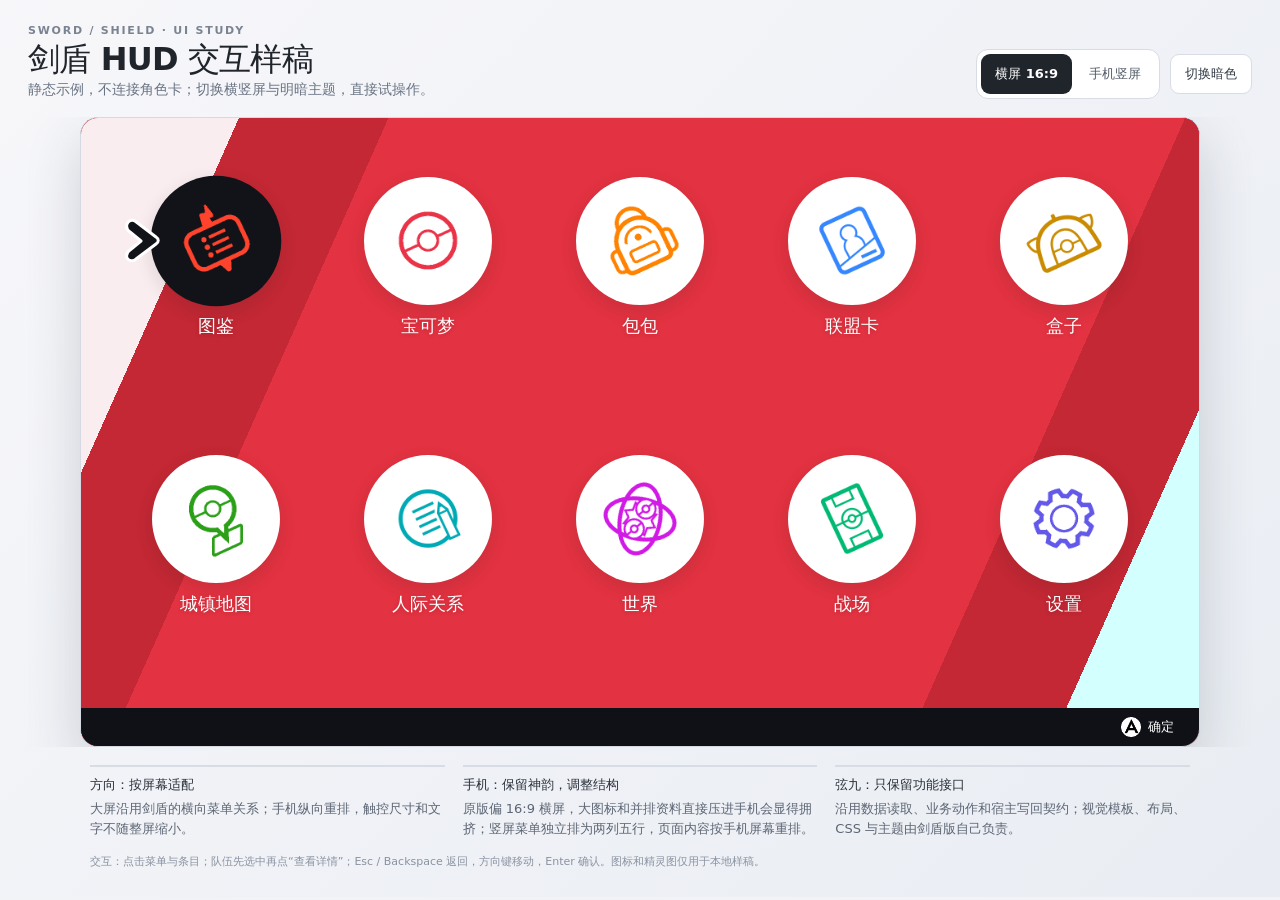
==== demo/swsh-hud-demo/index.html @ 588ad1d1 "chore: save swsh hud demo checkpoint" ====
<!doctype html>
<html lang="zh-CN">
<head>
<meta charset="utf-8">
<meta name="viewport" content="width=device-width,initial-scale=1">
<meta name="color-scheme" content="light dark">
<title>剑盾 HUD · 响应式交互样稿</title>
<style>
:root{font-family:system-ui,-apple-system,"Segoe UI","Microsoft YaHei",sans-serif;color:#20242b;background:#f2f3f6;font-synthesis:none;text-rendering:optimizeLegibility}
*{box-sizing:border-box}
body{margin:0;min-width:320px;background:linear-gradient(135deg,#f7f7fa,#e9edf3);color:#20242b}
button{font:inherit;cursor:pointer}
.demo{max-width:1280px;margin:0 auto;padding:24px 28px 28px}
.demo-head{display:flex;align-items:flex-end;justify-content:space-between;gap:24px;margin-bottom:18px}
.eyebrow{font-size:11px;letter-spacing:.16em;font-weight:800;color:#7a8391;text-transform:uppercase}
h1{margin:5px 0 4px;font-size:clamp(22px,3vw,32px);line-height:1.1;letter-spacing:-.025em}
.intro{margin:0;color:#697383;font-size:14px}
.controls{display:flex;align-items:center;gap:10px;flex-wrap:wrap;justify-content:flex-end}
.segmented{display:inline-flex;padding:4px;border:1px solid #d8dce4;border-radius:12px;background:#fff;gap:3px}
.segmented button,.theme-toggle{min-height:40px;border:0;border-radius:9px;background:transparent;color:#535c69;padding:0 14px;font-size:13px;font-weight:700}
.segmented button[aria-pressed="true"]{background:#20242b;color:#fff}
.theme-toggle{border:1px solid #d8dce4;background:#fff;color:#343b46}
button:focus-visible{outline:3px solid #3579bd;outline-offset:2px}
.stage-wrap{display:flex;justify-content:center}
.device{position:relative;width:min(100%,1120px);aspect-ratio:16/9;overflow:hidden;border:1px solid #d5d9e1;border-radius:18px;background:#101218;box-shadow:0 22px 56px rgba(31,43,62,.18);container-type:inline-size;transition:width .25s ease,aspect-ratio .25s ease}
.demo[data-layout="portrait"] .device{width:min(100%,390px);aspect-ratio:9/16;border-radius:28px}
.device::before{content:none}
.app{position:absolute;inset:0;isolation:isolate;overflow:hidden;color:var(--text);background:var(--canvas);--text:#22262d;--muted:#66707d;--line:rgba(31,39,50,.14);--surface:rgba(255,255,255,.82);--surface-2:rgba(255,255,255,.55);--selected:#17191e;--selected-text:#fff;--swsh-red:#e33241;--swsh-red-dark:#c32834;--accent:var(--swsh-red);--canvas:#fbf7f8;--ribbon-left:var(--swsh-red-dark);--ribbon-center:var(--swsh-red);--ribbon-right:#d4ffff;--ribbon-secondary:var(--swsh-red-dark);--art-bg:#e8f7fa;--ring-primary:rgba(255,255,255,.82);--ring-secondary:rgba(255,255,255,.5);--ring-outline:rgba(255,255,255,.55)}
.app[data-theme="night"]{--text:#edf2f8;--muted:#aeb8c7;--line:rgba(197,210,228,.2);--surface:rgba(32,42,56,.9);--surface-2:rgba(39,50,65,.74);--selected:#35455c;--selected-text:#fff;--accent:#72a8dc;--canvas:#18212d}
.app[data-module="home"]{--canvas:var(--swsh-red);--accent:var(--swsh-red);--ribbon-left:var(--swsh-red-dark);--ribbon-center:var(--swsh-red);--ribbon-right:#d4ffff;--home-edge-left:#faedf0;--home-band:var(--swsh-red-dark);--home-main:var(--swsh-red);--home-edge-right:#d4ffff}
.app[data-module="team"]{--canvas:#eaf8fb;--accent:var(--swsh-red);--ribbon-left:var(--swsh-red);--ribbon-center:#eaf8fb;--ribbon-right:#f8f5fb;--ribbon-secondary:var(--swsh-red-dark);--art-bg:#eaf9fb;--ring-primary:rgba(255,255,255,.84);--ring-secondary:rgba(255,255,255,.5);--ring-outline:rgba(255,255,255,.6)}
.app[data-module="dex"]{--canvas:#fff1f0;--accent:var(--swsh-red);--ribbon-left:var(--swsh-red-dark);--ribbon-center:#fff1f0;--ribbon-right:#f7d9d5}
.app[data-module="bag"]{--canvas:#fbf0e4;--accent:#d99124;--ribbon-left:#d99124;--ribbon-center:#fbf0e4;--ribbon-right:#f5dfc6}
.app[data-module="map"]{--canvas:#e8f4f3;--accent:#38a5a0;--ribbon-left:#318f8e;--ribbon-center:#e8f4f3;--ribbon-right:#d2e9e6}
.app[data-module="settings"]{--canvas:#b5a8ff;--accent:#6450df;--ribbon-left:#a495ff;--ribbon-center:#b5a8ff;--ribbon-right:#e1e3f5;--home-edge-left:#f7f2f5;--home-band:#a495ff;--home-main:#b5a8ff;--home-edge-right:#e1e3f5;--settings-focus-accent:#6851fd;--settings-band-angle:114deg}
.app[data-module="records"]{--canvas:#eef1f7;--accent:#617ba8;--ribbon-left:#617ba8;--ribbon-center:#eef1f7;--ribbon-right:#d9e1ed}
.app[data-theme="night"][data-module="home"]{--canvas:#182333;--accent:#68b9ce;--ribbon-left:#26354a;--ribbon-center:#182333;--ribbon-right:#2a414b;--home-edge-left:#26354a;--home-band:#2d4554;--home-main:#182333;--home-edge-right:#2a414b}
.app[data-theme="night"][data-module="team"]{--canvas:#1b2633;--accent:#79a9d2;--ribbon-left:#304258;--ribbon-center:#1b2633;--ribbon-right:#273847;--ribbon-secondary:#26374a;--art-bg:#223240;--ring-primary:rgba(176,201,220,.46);--ring-secondary:rgba(145,172,194,.25);--ring-outline:rgba(190,210,228,.3)}
.app[data-theme="night"][data-module="dex"]{--canvas:#202733;--accent:#91a9d1;--ribbon-left:#35475d;--ribbon-center:#202733;--ribbon-right:#303d50}
.app[data-theme="night"][data-module="bag"]{--canvas:#282a31;--accent:#d1a25a;--ribbon-left:#4a3d2d;--ribbon-center:#282a31;--ribbon-right:#41382e}
.app[data-theme="night"][data-module="map"]{--canvas:#1a2c31;--accent:#66b7ad;--ribbon-left:#274547;--ribbon-center:#1a2c31;--ribbon-right:#253a3c}
.app[data-theme="night"][data-module="settings"]{--canvas:#26243a;--accent:#a39ae1;--ribbon-left:#3e3960;--ribbon-center:#26243a;--ribbon-right:#383451;--home-edge-left:#1d1c2c;--home-band:#3e3960;--home-main:#26243a;--home-edge-right:#383451;--settings-focus-accent:#4f358d}
.app[data-theme="night"][data-module="records"]{--canvas:#202b3a;--accent:#91a9d1;--ribbon-left:#35475d;--ribbon-center:#202b3a;--ribbon-right:#303d50}
.backdrop{position:absolute;inset:0;z-index:-1;background:var(--canvas);transition:background .2s ease}
.backdrop::before,.backdrop::after{content:"";position:absolute;inset:0;pointer-events:none}
.backdrop::before{background:linear-gradient(118deg,var(--ribbon-left) 0 8%,var(--ribbon-center) 8% 92%,var(--ribbon-right) 92% 100%)}
.backdrop::after{content:none}
.app[data-module="team"] .backdrop{background:radial-gradient(ellipse 72% 66% at 74% 48%,rgba(194,255,255,.88) 0%,rgba(194,255,255,0) 74%),linear-gradient(138deg,#c8dddd 0%,#eaffff 24%,#d4ffff 55%,#fbffff 79%,#dcebef 100%)}
/* The red underpaint tucks 0.2% beneath the dark stripe to cover the 1px clip-path antialias seam. */
.app[data-view="team"] .backdrop::before{background:var(--swsh-red);clip-path:polygon(0 0,61.5% 0,36.7% 100%,0 100%)}
.app[data-view="team"] .backdrop::after{content:"";background:var(--swsh-red-dark);clip-path:polygon(61.3% 0,71.4% 0,47.1% 100%,36.5% 100%)}
.app[data-theme="night"][data-view="team"] .backdrop::before{background:#304258}
.app[data-theme="night"][data-view="team"] .backdrop::after{background:#26374a}
.app[data-view="party-detail"] .backdrop::before{background:var(--ribbon-left);clip-path:polygon(0 0,39.2% 0,14.4% 100%,0 100%)}
.app[data-view="party-detail"] .backdrop::after{content:"";background:var(--ribbon-secondary);clip-path:polygon(39% 0,49.1% 0,24.8% 100%,14.2% 100%)}
.app[data-view="party-detail"] .backdrop{background:linear-gradient(128deg,#dce4ec 0%,#d8e5eb 24%,#c6dedc 39%,#b4d9d6 51%,#c8e4e2 63%,#e8eef4 84%,#e3e9ef 100%)}
.app[data-theme="night"][data-module="team"] .backdrop{background:linear-gradient(132deg,#1b2b3b 0%,#20313e 52%,#263441 100%)}
.app[data-module="home"] .backdrop{background:var(--home-main)}
.app[data-module="home"] .backdrop::before{background:linear-gradient(114deg,var(--home-edge-left) 0 11.3%,var(--home-band) 11.3% 22%,var(--home-main) 22% 79%,var(--home-band) 79% 89.3%,var(--home-edge-right) 89.3% 100%)}
.app[data-module="settings"] .backdrop{background:var(--home-main)}
.app[data-module="settings"] .backdrop::before{background:linear-gradient(var(--settings-band-angle),var(--home-edge-left) 0 11.3%,var(--home-band) 11.3% 22%,var(--home-main) 22% 79%,var(--home-band) 79% 89.3%,var(--home-edge-right) 89.3% 100%)}
.app[data-module="settings"] .backdrop::after{content:"";inset:auto;left:62%;top:74%;width:min(86%,46cqw,880px);aspect-ratio:1;background:url("assets/settings/option-watermark-full.png") center/contain no-repeat;opacity:.105;transform:translate(-50%,-50%)}
.app[data-module="dex"] .backdrop{background:#f27651}
.app[data-view="dex"] .backdrop::before{background:linear-gradient(126deg,#fff3f6 0%,#fffafd 58%,#fff 100%);clip-path:polygon(0 0,56% 0,32% 100%,0 100%)}
.app[data-view="dex"] .backdrop::after{content:"";background:#ef4b37;clip-path:polygon(56% 0,64% 0,40% 100%,32% 100%)}
.app[data-view="dex"] .backdrop{isolation:isolate}
.app[data-view="dex"] .backdrop::after{z-index:1}
.app[data-theme="night"][data-module="dex"] .backdrop{background:#493333}
.app[data-theme="night"][data-view="dex"] .backdrop::before{background:linear-gradient(126deg,#344352 0%,#293643 58%,#202a35 100%)}
.app[data-theme="night"][data-view="dex"] .backdrop::after{background:#633b3a}
.screen-content{position:relative;height:calc(100% - 38px);overflow:auto;padding:0 2.3cqw 10px;scrollbar-width:thin;scrollbar-color:rgba(96,112,134,.45) transparent}
/* 剑盾滚动条只有轨道和滑块，不显示上下箭头。 */
*::-webkit-scrollbar-button,*::-webkit-scrollbar-button:single-button,*::-webkit-scrollbar-button:vertical:decrement,*::-webkit-scrollbar-button:vertical:increment,*::-webkit-scrollbar-button:start:decrement,*::-webkit-scrollbar-button:end:increment{display:none!important;width:0!important;height:0!important;min-height:0!important;background:transparent!important;border:0!important}
.actionbar{height:38px;position:absolute;bottom:0;left:0;right:0;background:#101116;color:#fff;display:flex;justify-content:flex-end;align-items:center;gap:clamp(12px,2.4cqw,30px);padding:0 2.2cqw;font-size:clamp(10px,1.2cqw,14px);font-weight:700;z-index:2}
.action{display:flex;align-items:center;gap:6px;white-space:nowrap}
.action-back{border:0;background:transparent;color:inherit;padding:0;font:inherit}
.key{width:21px;height:21px;display:inline-grid;place-items:center;border:1.5px solid #fff;border-radius:50%;font-size:11px;font-weight:900}
.action-key{width:22px;height:22px;object-fit:contain;display:block}
.home-screen{height:100%;display:grid;grid-template-rows:1fr auto;align-items:center}
.menu-grid{width:min(100%,1060px);height:100%;margin:0 auto;display:grid;grid-template-columns:repeat(5,minmax(0,1fr));grid-template-rows:repeat(2,minmax(0,1fr));align-items:center;justify-items:center;gap:0;padding:0 0 34px}
.menu-entry{position:relative;display:flex;flex-direction:column;align-items:center;justify-content:center;gap:8px;width:100%;height:100%;border:0;background:transparent;color:#fff;font-weight:800}
.menu-entry .disc{position:relative;width:clamp(76px,11.45cqw,128px);height:clamp(76px,11.45cqw,128px);display:grid;place-items:center;border-radius:50%;background:#fff;box-shadow:0 6px 18px rgba(17,21,28,.12);transition:filter .12s ease,transform .12s ease}
.menu-entry .disc-bg,.menu-entry .disc-shadow{display:none}
.menu-entry .disc-bg{display:none}
.menu-entry .menu-icon-source{position:relative;z-index:2;width:70%;height:70%;object-fit:contain}
.menu-entry .menu-icon-svg{position:relative;z-index:2;width:62%;height:62%;color:#20242b;transition:color .12s ease,transform .12s ease}
.menu-entry[aria-pressed="true"] .menu-icon-svg,.menu-entry:hover .menu-icon-svg,.menu-entry:focus-visible .menu-icon-svg,.menu-entry.is-pointer-active .menu-icon-svg,.menu-entry.is-focus-active .menu-icon-svg{color:#fff}
.menu-entry .menu-icon-native{position:relative;z-index:2;width:70%;height:70%;object-fit:contain;transition:transform .12s ease}
.menu-entry[data-menu="7"] .menu-icon-native{transform:rotate(-15deg)}
.menu-entry .menu-label{font-size:clamp(12px,1.65cqw,19px);text-shadow:0 1px 4px rgba(0,0,0,.18)}
.menu-entry[aria-pressed="true"] .disc,.menu-entry:hover .disc,.menu-entry:focus-visible .disc,.menu-entry.is-pointer-active .disc,.menu-entry.is-focus-active .disc{transform:scale(1.02)}
.menu-entry[aria-pressed="true"] .disc,.menu-entry:hover .disc,.menu-entry:focus-visible .disc,.menu-entry.is-pointer-active .disc,.menu-entry.is-focus-active .disc{background:#111318}
.selection-arrow{position:absolute;z-index:6;left:0;top:0;width:52px;height:52px;overflow:visible;opacity:0;visibility:hidden;pointer-events:none;transform-origin:0 0;transform-box:fill-box;transform:translate3d(-80px,-80px,0);transition:transform .12s cubic-bezier(.2,.8,.2,1),opacity .1s ease,visibility .1s}
.selection-arrow.is-visible{opacity:1;visibility:visible}
.selection-arrow .arrow-glyph{fill:#111318;stroke:#fff;stroke-width:3;stroke-linecap:round;stroke-linejoin:round;vector-effect:non-scaling-stroke}
.page-layout{height:100%;display:grid;grid-template-columns:minmax(260px,.82fr) minmax(0,1.18fr);gap:clamp(12px,2cqw,24px);align-items:stretch}
.section-label{display:flex;align-items:center;justify-content:space-between;margin:2px 0 9px;font-size:clamp(12px,1.25cqw,15px);font-weight:900;letter-spacing:.04em;color:var(--muted)}
.team-list,.list-pane{display:flex;flex-direction:column;gap:7px;min-width:0}
.team-row,.data-row,.item-row{position:relative;width:100%;min-height:clamp(38px,5.3cqw,54px);display:flex;align-items:center;gap:10px;padding:5px 12px;border:1px solid var(--line);border-radius:999px;background:var(--surface);color:var(--text);text-align:left}
.data-row,.item-row{padding-left:12px}
.team-row[aria-pressed="true"],.data-row[aria-pressed="true"],.item-row[aria-pressed="true"]{border-color:transparent;background:var(--selected);color:var(--selected-text)}
.team-row:hover,.data-row:hover,.item-row:hover,.team-row:focus-visible,.data-row:focus-visible,.item-row:focus-visible,.team-row.is-pointer-active,.data-row.is-pointer-active,.item-row.is-pointer-active,.team-row.is-focus-active,.data-row.is-focus-active,.item-row.is-focus-active{border-color:transparent;background:var(--selected);color:var(--selected-text)}
.sprite-mini{width:36px;height:36px;object-fit:contain;flex:0 0 auto}
.row-name{font-size:clamp(12px,1.35cqw,16px);font-weight:850;min-width:0;overflow:hidden;text-overflow:ellipsis;white-space:nowrap}
.row-meta{margin-left:auto;font-size:clamp(10px,1.05cqw,13px);font-weight:750;opacity:.8;white-space:nowrap}
.type-tag{display:inline-flex;align-items:center;gap:5px;min-height:24px;padding:3px 9px;border-radius:999px;background:color-mix(in srgb,var(--accent) 18%,transparent);color:var(--text);font-size:11px;font-weight:850}
.type-dot{width:7px;height:7px;border-radius:50%;background:var(--accent)}
.team-stage,.detail-stage,.info-stage{position:relative;min-height:0;display:flex;flex-direction:column;justify-content:center;align-items:center;overflow:hidden;padding:16px;border:1px solid var(--line);border-radius:22px;background:var(--surface-2)}
.team-stage::before,.detail-stage::before{content:"";position:absolute;width:72%;aspect-ratio:1;border:1px solid var(--line);border-radius:50%;box-shadow:0 0 0 18px color-mix(in srgb,var(--accent) 8%,transparent),0 0 0 38px color-mix(in srgb,var(--accent) 5%,transparent)}
.big-sprite{position:relative;width:min(56%,210px);max-height:58%;object-fit:contain;z-index:1;filter:drop-shadow(0 12px 12px rgba(25,32,44,.16))}
.stage-name{position:relative;margin-top:8px;font-size:clamp(17px,2.2cqw,25px);font-weight:900;z-index:1}
.stage-sub{position:relative;margin-top:6px;color:var(--muted);font-size:clamp(11px,1.2cqw,14px);font-weight:700;z-index:1}
.stage-actions{position:absolute;right:12px;bottom:12px;z-index:2}
.primary-button{min-height:38px;border:0;border-radius:999px;background:var(--selected);color:var(--selected-text);padding:0 16px;font-size:clamp(11px,1.15cqw,14px);font-weight:850}
.team-title{display:flex;align-items:center;gap:9px}
.team-title .ball-mark{width:22px;height:22px}
.detail-page{height:100%;display:grid;grid-template-rows:auto 1fr;gap:10px}
.detail-tabs{display:flex;gap:7px;overflow-x:auto;padding:2px 0 4px;scrollbar-width:none}
.detail-tabs button{min-height:32px;white-space:nowrap;border:1px solid var(--line);border-radius:999px;padding:0 12px;background:var(--surface);color:var(--text);font-size:clamp(10px,1.15cqw,14px);font-weight:800}
.detail-tabs button[aria-pressed="true"]{background:var(--selected);border-color:transparent;color:var(--selected-text)}
.detail-body{min-height:0}
.overview-grid{display:grid;grid-template-columns:minmax(170px,.72fr) minmax(0,1.28fr);gap:12px;height:100%}
.detail-stage{border-radius:18px}
.stat-list{display:grid;grid-template-columns:1fr 1fr;gap:8px;align-content:center}
.stat-row{display:grid;grid-template-columns:40px 1fr 24px;align-items:center;gap:7px;font-size:clamp(10px,1.05cqw,13px);font-weight:800}
.stat-track{height:8px;border-radius:99px;background:var(--surface);overflow:hidden}
.stat-fill{height:100%;border-radius:inherit;background:var(--accent)}
.move-table{width:100%;border-collapse:collapse;font-size:clamp(11px,1.15cqw,14px)}
.move-table th,.move-table td{padding:8px 10px;border-bottom:1px solid var(--line);text-align:left}
.move-table th{font-size:.88em;color:var(--muted)}
.move-table td:first-child{font-weight:850}
.dex-layout{height:100%;display:grid;grid-template-columns:minmax(0,1.08fr) minmax(0,.92fr);grid-template-areas:"focus list";gap:0;position:relative;isolation:isolate;padding:6.5% 1.3% 0 1.6%}
/* BFLYT pokedex_list_lyt: P_base_header_dexname_00 is 1920×92px (8.52% screen height).
   P_base_header_info_00 is 1050×92px; the shared diagonal seam is aligned to that header edge. */
.dex-layout::before,.dex-layout::after{position:absolute;z-index:5;top:7.46%;height:8.52%;display:flex;align-items:center;font-weight:800;pointer-events:none}
/* Header cut follows the left edge of the red backdrop ribbon at the header's new y-position. */
.dex-layout::before{content:"宝可梦图鉴";left:0;width:54.21%;padding-left:2%;background:rgba(116,120,124,.46);color:#1b1b1d;clip-path:polygon(0 0,100% 0,96.22% 100%,0 100%);font-size:clamp(20px,3cqw,36px)}
.dex-layout::after{content:"按编号";right:0;width:47.84%;justify-content:center;background:#2b2b2d;color:#fff;clip-path:polygon(4.28% 0,100% 0,100% 100%,0 100%);font-size:clamp(18px,2.6cqw,32px)}
.app[data-view="dex"] .screen-content{height:calc(100% - 38px);padding:0;overflow:hidden}
.app[data-view="dex"] .selection-arrow{z-index:8}
.dex-list{grid-area:list;position:relative;z-index:2;display:flex;flex-direction:column;gap:5px;overflow:auto;padding:clamp(48px,5.5cqw,64px) 3% 12px 5%;background:transparent;scrollbar-width:none;-ms-overflow-style:none;overscroll-behavior:contain}
.dex-list::-webkit-scrollbar{display:none!important;width:0!important;height:0!important}
.dex-scrollbar{position:absolute;z-index:6;top:17.3%;right:.9%;bottom:7.5%;width:max(7px,.55cqw);border-radius:999px;background:rgba(255,255,255,.24);touch-action:none;user-select:none;cursor:pointer}
.dex-scrollbar-thumb{position:absolute;top:0;left:0;display:block;width:100%;height:100%;border-radius:inherit;background:#a83222;pointer-events:none}
.dex-scrollbar.is-disabled{opacity:.25;cursor:default}

.dex-list::after{content:"";position:absolute;z-index:-1;inset:12% 4% 0 8%;background:url("assets/pokelist/pokelist-watermark-full.png") center/contain no-repeat;opacity:.13;pointer-events:none}
.dex-list::before{display:none}
.dex-focus{grid-area:focus;position:relative;z-index:2;display:grid;grid-template-columns:minmax(0,1fr);grid-template-rows:minmax(0,1fr);gap:0;align-items:center;padding:2% 10% 5% 4%}
.dex-focus::before{display:none}
.dex-focus .detail-stage{position:relative;height:100%;min-height:0;border:0;border-radius:0;background:transparent;overflow:visible}
.dex-focus .detail-stage::before{width:min(72%,520px);border:0;border-radius:0;box-shadow:none;background:url("assets/pokelist/pokelist-watermark-full.png") center/contain no-repeat;opacity:.12;transform:rotate(-16deg)}
.dex-focus .detail-stage .big-sprite{width:min(74%,440px);height:min(78%,520px);max-height:78%;filter:drop-shadow(0 14px 16px rgba(34,49,58,.18))}
.dex-focus .detail-stage .stage-name{position:absolute;left:50%;bottom:6%;transform:translateX(-50%);padding:7px 28px;border-radius:999px;background:#111;color:#fff;white-space:nowrap}
.dex-focus .dex-data{position:absolute;left:auto;right:2%;top:2%;z-index:3;display:flex;align-items:center;gap:8px;color:#222}
.dex-focus .dex-data h2{display:none}.dex-focus .dex-data .count-pair,.dex-focus .dex-data .stage-sub{display:none}
.dex-focus .dex-number{font-size:clamp(14px,1.7cqw,19px);color:#fff;text-shadow:0 1px 4px rgba(0,0,0,.22)}
.dex-focus .dex-data>.dex-number{display:none}

.app[data-view="dex"] .data-row{position:relative;isolation:isolate;min-height:clamp(46px,5.3cqw,58px);flex:0 0 auto;display:grid;grid-template-columns:38px minmax(66px,4.2em) minmax(7em,1fr) 28px;gap:7px;padding:3px 10px 3px 8px;border:0;border-radius:0;background:transparent;color:#171313;font-size:clamp(14px,1.8cqw,20px);font-weight:750;box-shadow:none;text-align:left}
.app[data-view="dex"] .data-row[aria-pressed="true"]{border-radius:999px;background:#08090b;color:#fff;box-shadow:0 5px 13px rgba(58,28,24,.24)}
.app[data-view="dex"] .data-row:not([aria-pressed="true"]):has(.empty-mon){background:transparent;color:rgba(119,48,37,.65)}

.app[data-theme="night"][data-view="dex"] .data-row{background:transparent;color:#f0ddd8}

.app[data-theme="night"][data-view="dex"] .data-row .dex-number{color:#ff795d}
.app[data-theme="night"][data-view="dex"] .data-row .row-name{color:#f5f0ee}
.app[data-theme="night"][data-view="dex"] .data-row[aria-pressed="true"],.app[data-theme="night"][data-view="dex"] .data-row:hover,.app[data-theme="night"][data-view="dex"] .data-row:focus-visible{background:transparent;color:#fff;box-shadow:none}
.app[data-theme="night"][data-view="dex"] .data-row[aria-pressed="true"]{background:#08090b;box-shadow:0 5px 13px rgba(0,0,0,.3)}
.app[data-theme="night"][data-view="dex"] .data-row[aria-pressed="true"] .row-name{background:transparent;color:#fff}

.app[data-theme="night"][data-view="dex"] .dex-focus .dex-number{text-shadow:0 1px 4px rgba(0,0,0,.5)}
.app[data-theme="night"][data-view="dex"] .dex-focus::before{color:#f1f4f7}
.app[data-theme="night"][data-view="dex"] .dex-focus .detail-stage::before{opacity:.16}
.demo[data-layout="portrait"] .app[data-module="dex"] .backdrop{background:linear-gradient(154deg,#fff5f7 0%,#fffafd 48%,#ffd9c9 100%)}
.demo[data-layout="portrait"] .app[data-view="dex"] .backdrop::before{background:linear-gradient(154deg,#fff8fa 0%,#fffafd 60%,#ffe4d8 100%);clip-path:none}
.demo[data-layout="portrait"] .app[data-view="dex"] .backdrop::after{content:none}
.demo[data-layout="portrait"] .app[data-theme="night"][data-module="dex"] .backdrop{background:linear-gradient(154deg,#283642 0%,#202b36 55%,#3d3438 100%)}
.demo[data-layout="portrait"] .app[data-theme="night"][data-view="dex"] .backdrop::before{background:linear-gradient(154deg,#283642 0%,#202b36 55%,#3d3438 100%)}
.demo[data-layout="portrait"] .app[data-view="dex"] .dex-layout{height:100%;min-height:0;display:grid;grid-template-columns:minmax(0,1fr);grid-template-rows:minmax(0,42%) minmax(0,58%);grid-template-areas:"focus" "list";gap:0;padding:12% 3% 8px}
.demo[data-layout="portrait"] .app[data-view="dex"] .dex-layout::before,.demo[data-layout="portrait"] .app[data-view="dex"] .dex-layout::after{top:7.46%;height:8.52%;font-size:15px}
.demo[data-layout="portrait"] .app[data-view="dex"] .dex-layout::before{width:58.3%;clip-path:polygon(0 0,100% 0,95.2% 100%,0 100%)}
.demo[data-layout="portrait"] .app[data-view="dex"] .dex-layout::after{width:54.7%;clip-path:polygon(23.8% 0,100% 0,100% 100%,18.5% 100%)}
.demo[data-layout="portrait"] .app[data-view="dex"] .dex-layout::before{padding-left:4%}
.demo[data-layout="portrait"] .app[data-view="dex"] .dex-focus{padding:2% 7% 2%;min-height:0}
.demo[data-layout="portrait"] .app[data-view="dex"] .dex-focus .detail-stage .big-sprite{width:min(96%,320px)!important;height:min(88%,300px)!important;max-height:88%!important;image-rendering:pixelated}
.demo[data-layout="portrait"] .app[data-view="dex"] .dex-focus .detail-stage .stage-name{bottom:2%;font-size:14px}
.demo[data-layout="portrait"] .app[data-view="dex"] .dex-list{padding:34px 2% 10px;min-height:0;overflow:auto}
.dex-focus .detail-stage{height:100%}
.dex-data{font-size:clamp(12px,1.4cqw,16px)}
.dex-number{font-size:clamp(11px,1.1cqw,13px);color:var(--muted);font-weight:800}
.count-pair{display:flex;gap:10px;margin:9px 0}
.count-chip{padding:5px 9px;border-radius:999px;background:var(--surface);font-size:11px;font-weight:800}
.bag-category-nav{display:grid;grid-template-columns:32px minmax(0,1fr) 32px;align-items:center;gap:3px;--bag-cat-color:var(--accent)}
.bag-category-nav>button{position:relative;display:grid;place-items:center;width:32px;height:40px;border:0;background:transparent;color:var(--accent);font-size:27px;font-weight:900;line-height:1}
.bag-category-nav>button{color:var(--bag-cat-color)}
.bag-category-nav>button::before{content:"";width:0;height:0;border-top:10px solid transparent;border-bottom:10px solid transparent}
.bag-category-nav>[data-action="bag-prev"]::before{border-right:12px solid currentColor}
.bag-category-nav>[data-action="bag-next"]::before{border-left:12px solid currentColor}
.bag-cats{display:grid;grid-template-columns:repeat(8,minmax(0,1fr));gap:0;overflow:visible;padding:2px 0;scrollbar-width:none}
.bag-cats button{position:relative;display:grid;place-items:center;width:100%;height:46px;min-height:46px;min-width:0;white-space:nowrap;border:0;border-radius:8px;background:transparent;color:var(--text);padding:0;font-size:11px;font-weight:800;transition:background .12s ease,transform .12s ease}
.bag-cats button .bag-cat-icon{width:clamp(24px,4cqw,38px);height:clamp(24px,4cqw,38px);display:block;object-fit:contain;filter:drop-shadow(0 1px 1px color-mix(in srgb,var(--bag-cat-color) 30%,transparent))}
.bag-cats button>span:not(.bag-cat-icon){position:absolute;width:1px;height:1px;overflow:hidden;clip-path:inset(50%);white-space:nowrap}
.bag-cats button::after{content:attr(aria-label);position:absolute;z-index:8;left:50%;top:calc(100% + 5px);transform:translate(-50%,-3px);opacity:0;pointer-events:none;border-radius:6px;background:#17191e;color:#fff;padding:4px 7px;font-size:10px;font-weight:800;white-space:nowrap;transition:opacity .12s ease,transform .12s ease}
.bag-cats button:hover::after,.bag-cats button:focus-visible::after{opacity:1;transform:translate(-50%,0)}
.app[data-view="bag"] .selection-arrow{display:none}
.app[data-view="bag"] .bag-cats button::after{display:none}
.bag-cats button[aria-pressed="true"],.bag-cats button:hover,.bag-cats button:focus-visible,.bag-cats button.is-pointer-active,.bag-cats button.is-focus-active{background:color-mix(in srgb,var(--bag-cat-color) 24%,transparent);transform:translateY(-1px)}
.bag-ribbon-track{position:relative;overflow:hidden}
.bag-slant{position:absolute;inset:0 auto 0 0;left:var(--bag-ribbon-left,0%);width:var(--bag-ribbon-width,12.5%);display:flex;align-items:center;justify-content:center;background:var(--bag-ribbon-color,var(--accent));color:#fff;transition:left .22s cubic-bezier(.2,.8,.2,1),background-color .18s ease;white-space:nowrap;font-size:clamp(10px,1.1cqw,14px);font-weight:850;letter-spacing:.035em}
.item-list{display:flex;flex-direction:column;gap:6px;min-height:0;flex:1 1 auto;overflow:auto}
.item-icon{width:28px;height:28px;border-radius:50%;display:grid;place-items:center;background:color-mix(in srgb,var(--accent) 16%,transparent);color:var(--accent);font-size:15px;font-weight:900;flex:0 0 auto}
.item-description{align-self:stretch;display:flex;flex-direction:column;justify-content:center;min-height:96px;margin-top:8px;padding:12px 20px;border-left:0;background:rgba(207,127,24,.5);color:#241a09}
.app[data-theme="night"][data-module="bag"] .item-description{border-left-color:#bd9755;background:rgba(181,142,73,.12);color:#f0e4cd}
.app[data-module="bag"] .item-description p{color:inherit;opacity:.82}
.item-description h3{margin:0 0 8px;font-size:clamp(15px,1.65cqw,20px)}
.item-description p{margin:0;color:var(--muted);font-size:clamp(11px,1.2cqw,14px);line-height:1.7}
.app[data-view="settings"] .screen-content{padding:0;overflow:hidden}
.settings-screen{position:relative;width:100%;height:100%;overflow:hidden;color:#17171a}
.settings-title{position:absolute;left:50%;top:1%;width:53.333cqw;height:auto;aspect-ratio:1024/168;object-fit:contain;transform:translateX(-50%);pointer-events:none}
.app[data-theme="night"] .settings-title{filter:invert(1)}
.settings-rows{position:absolute;left:12.6%;top:22%;width:74.8%;height:60%;display:grid;grid-auto-rows:4.58cqw;overflow-y:auto;overflow-x:hidden;overscroll-behavior:contain;scrollbar-width:none;-ms-overflow-style:none}
.settings-rows::-webkit-scrollbar{display:none}
.setting-row{position:relative;min-width:0;min-height:0;font-size:2.25cqw;font-weight:500;line-height:1.12}
.settings-screen{--settings-focus-stop:29.25%}
.setting-focus-base{position:absolute;z-index:0;left:0;top:50%;width:100%;height:3.6458cqw;border-radius:999px;overflow:hidden;background:#000;opacity:0;transform:translateY(-50%);pointer-events:none}
.setting-label{position:absolute;z-index:2;left:0;top:50%;width:29.25%;padding-left:1.56cqw;color:#17171a;white-space:nowrap;transform:translateY(-50%)}
.setting-option{position:absolute;z-index:2;top:0;display:flex;align-items:center;justify-content:center;min-width:0;width:20%;height:100%;padding:0 2px;border:0;background:transparent;color:#888;font:inherit;white-space:nowrap;transform:translateX(-50%);cursor:pointer}
.setting-row--three .setting-option[data-setting-option="0"]{left:41%}
.setting-row--three .setting-option[data-setting-option="1"]{left:63%}
.setting-row--three .setting-option[data-setting-option="2"]{left:81%}
.setting-row--two .setting-option[data-setting-option="0"]{left:41%}
.setting-row--two .setting-option[data-setting-option="1"]{left:72%}
.setting-option[aria-pressed="true"]{color:#111}
.setting-row.is-selected .setting-focus-base{opacity:1;background:linear-gradient(var(--settings-band-angle),var(--settings-focus-accent) 0 var(--settings-focus-stop),#000 var(--settings-focus-stop) 100%)}
.setting-row.is-selected .setting-label{color:#fff}
.setting-row.is-selected .setting-option[aria-pressed="true"]{color:#fff}
.setting-row.is-selected .setting-option[aria-pressed="false"]{color:#626267}
.app[data-theme="night"] .settings-screen{color:#f3f2f7}
.app[data-theme="night"] .setting-label,.app[data-theme="night"] .setting-option[aria-pressed="true"]{color:#f3f2f7}
.app[data-theme="night"] .setting-row.is-selected .setting-label,.app[data-theme="night"] .setting-row.is-selected .setting-option[aria-pressed="true"]{color:#fff}
.app[data-theme="night"] .setting-option[aria-pressed="false"]{color:#85838e}
.app[data-theme="night"] .setting-row.is-selected .setting-option[aria-pressed="false"]{color:#707078}
.settings-scrollbar{position:absolute;z-index:4;top:22%;right:8.8%;width:max(8px,.84cqw);height:60%;border-radius:999px;background:#392b5b;touch-action:none;user-select:none;cursor:pointer}
.settings-scrollbar-thumb{position:absolute;top:0;left:0;display:block;width:100%;height:100%;border-radius:inherit;background:#a277ff;pointer-events:none}
.settings-scrollbar.is-disabled{opacity:.38;cursor:default}
.map-area{position:relative;height:100%;min-height:240px;overflow:hidden;border:1px solid var(--line);border-radius:24px;background:linear-gradient(135deg,color-mix(in srgb,var(--accent) 16%,var(--surface)),var(--surface))}
.map-path{position:absolute;left:8%;top:42%;width:84%;height:30%;border-top:6px dashed color-mix(in srgb,var(--accent) 54%,transparent);transform:rotate(-12deg)}
.map-point{position:absolute;display:flex;flex-direction:column;align-items:center;gap:4px;color:var(--text);font-size:clamp(10px,1.05cqw,13px);font-weight:850}
.map-point b{width:27px;height:27px;border:4px solid var(--surface);border-radius:50%;background:var(--accent);box-shadow:0 0 0 1px var(--line)}
.empty-state{height:100%;display:grid;place-items:center;text-align:center;padding:20px}
.empty-state h2{font-size:clamp(20px,2.2cqw,27px);margin:0 0 8px}
.empty-state p{margin:0;color:var(--muted);font-size:clamp(12px,1.3cqw,16px);line-height:1.7}
.feedback{position:absolute;left:50%;bottom:52px;transform:translateX(-50%);z-index:4;max-width:80%;padding:8px 14px;border-radius:999px;background:#14171d;color:#fff;font-size:12px;font-weight:750;opacity:0;pointer-events:none;transition:opacity .16s}
.feedback.show{opacity:1}
.design-notes{display:grid;grid-template-columns:repeat(3,minmax(0,1fr));gap:18px;max-width:1120px;margin:18px auto 0;padding:0 10px;color:#5d6674}
.design-notes div{border-top:2px solid #d8dde5;padding-top:8px;font-size:13px;line-height:1.55}
.design-notes strong{display:block;margin-bottom:4px;color:#29303a;font-size:13px}
.source-note{max-width:1120px;margin:14px auto 0;padding:0 10px;color:#8992a0;font-size:11px}
.app[data-theme="night"] .menu-entry .menu-label{text-shadow:none}
.menu-entry:nth-child(6){grid-column:1;grid-row:2}
.menu-grid .menu-entry:nth-child(n+6){grid-row:2}
.module-scaffold{height:100%;min-height:0;display:grid;grid-template-rows:auto minmax(0,1fr);gap:clamp(10px,1.7cqw,20px);padding:clamp(16px,2.5cqw,30px)}
.module-heading{display:flex;align-items:flex-end;justify-content:space-between;gap:16px;border-bottom:1px solid var(--line);padding-bottom:10px}
.module-heading h2{margin:0;font-size:clamp(20px,2.4cqw,30px);font-weight:950;letter-spacing:.02em}
.module-heading p{margin:5px 0 0;color:var(--muted);font-size:clamp(11px,1.2cqw,14px)}
.module-kicker{font-size:clamp(10px,1cqw,12px);font-weight:850;letter-spacing:.12em;color:var(--accent);white-space:nowrap}
.module-content{min-height:0;overflow:auto}
.scaffold-grid{display:grid;grid-template-columns:repeat(3,minmax(0,1fr));gap:clamp(8px,1.3cqw,16px)}
.scaffold-card{min-width:0;padding:clamp(12px,1.7cqw,20px);border:1px solid var(--line);border-radius:16px;background:var(--surface);color:var(--text)}
.scaffold-card strong{display:block;font-size:clamp(14px,1.55cqw,18px);font-weight:900}
.scaffold-card p{margin:6px 0 0;color:var(--muted);font-size:clamp(11px,1.15cqw,14px);line-height:1.55}
.scaffold-icon{width:38px;height:38px;margin-bottom:10px;display:grid;place-items:center;border-radius:12px;background:color-mix(in srgb,var(--accent) 15%,var(--surface));color:var(--accent)}
.scaffold-icon svg{width:25px;height:25px}
.scaffold-icon img{width:25px;height:25px;object-fit:contain;filter:brightness(0) invert(1)}
.scaffold-list{display:flex;flex-direction:column;gap:8px}
.scaffold-row{min-height:52px;display:flex;align-items:center;gap:12px;padding:8px 14px;border:1px solid var(--line);border-radius:14px;background:var(--surface);color:var(--text)}
.scaffold-row .row-meta{color:var(--muted)}
.scaffold-row .sprite-mini{width:40px;height:40px}
.box-grid{display:grid;grid-template-columns:repeat(6,minmax(0,1fr));gap:8px}
.box-slot{aspect-ratio:1;display:grid;place-items:center;border:1px solid var(--line);border-radius:12px;background:var(--surface-2)}
.box-slot img{width:84%;height:84%;object-fit:contain}
.box-slot.is-empty{border-style:dashed;color:var(--muted);font-size:20px}
.world-map{position:relative;height:100%;min-height:230px;overflow:hidden;border:1px solid var(--line);border-radius:18px;background:linear-gradient(135deg,color-mix(in srgb,var(--accent) 20%,var(--surface)),var(--surface))}
.world-route{position:absolute;inset:15%;border:3px dashed color-mix(in srgb,var(--accent) 50%,transparent);border-radius:44% 56% 50% 48%;transform:rotate(-12deg)}
.world-stop{position:absolute;display:flex;align-items:center;gap:7px;padding:7px 10px;border-radius:999px;background:var(--surface);border:1px solid var(--line);font-size:clamp(10px,1.1cqw,13px);font-weight:850}
.world-stop i{width:10px;height:10px;border-radius:50%;background:var(--accent)}
.battle-arenas{display:grid;grid-template-columns:repeat(2,minmax(0,1fr));gap:12px;height:100%}
.battle-arena{min-height:170px;display:flex;flex-direction:column;justify-content:space-between;padding:16px;border-radius:18px;background:linear-gradient(145deg,color-mix(in srgb,var(--accent) 23%,var(--surface)),var(--surface));border:1px solid var(--line)}
.battle-arena small{font-weight:850;letter-spacing:.08em;color:var(--accent)}
.battle-arena strong{font-size:clamp(17px,2cqw,24px)}
.app[data-module="badge"]{--accent:#d7a83d;--canvas:#f5efdf;--ribbon-left:#b89038;--ribbon-center:#f5efdf;--ribbon-right:#eee1bd}
.app[data-module="box"]{--accent:#5482b7;--canvas:#edf3f8;--ribbon-left:#3b648f;--ribbon-center:#edf3f8;--ribbon-right:#d9e5ef}
.app[data-module="relations"]{--accent:#4f9694;--canvas:#d3e7e6;--ribbon-left:#4f9694;--ribbon-center:#d3e7e6;--ribbon-right:#dceceb}
.app[data-module="world"]{--accent:#45a59a;--canvas:#eaf5f1;--ribbon-left:#35837d;--ribbon-center:#eaf5f1;--ribbon-right:#d4e9df}
.app[data-module="battle"]{--accent:#d45c45;--canvas:#f7ece8;--ribbon-left:#ad4537;--ribbon-center:#f7ece8;--ribbon-right:#ead2c8}
.app[data-theme="night"][data-module="badge"]{--accent:#d3b366;--canvas:#292a2c;--ribbon-left:#50462e;--ribbon-center:#292a2c;--ribbon-right:#40392c}
.app[data-theme="night"][data-module="box"]{--accent:#82a9cf;--canvas:#202b38;--ribbon-left:#34485d;--ribbon-center:#202b38;--ribbon-right:#2d3c4d}
.app[data-theme="night"][data-module="relations"]{--accent:#86b6b3;--canvas:#26363a;--ribbon-left:#456a6d;--ribbon-center:#26363a;--ribbon-right:#304246}
.app[data-theme="night"][data-module="world"]{--accent:#75b9a7;--canvas:#1e302e;--ribbon-left:#304b45;--ribbon-center:#1e302e;--ribbon-right:#293d38}
.app[data-theme="night"][data-module="battle"]{--accent:#d68d78;--canvas:#302725;--ribbon-left:#5a3933;--ribbon-center:#302725;--ribbon-right:#47332d}
@container (max-width:500px){.menu-grid{height:100%;grid-template-columns:repeat(2,minmax(0,1fr));grid-template-rows:repeat(5,minmax(0,1fr));padding:0 4px}.menu-grid .menu-entry:nth-child(n){grid-column:auto;grid-row:auto}.menu-entry .disc{width:clamp(52px,16cqw,68px);height:clamp(52px,16cqw,68px)}.menu-entry .menu-label{font-size:clamp(11px,3.2cqw,14px);white-space:nowrap}.menu-entry .menu-icon-svg{width:60%;height:60%}.scaffold-grid{grid-template-columns:repeat(2,minmax(0,1fr))}.box-grid{grid-template-columns:repeat(4,minmax(0,1fr))}.battle-arenas{grid-template-columns:1fr;overflow:auto}}
.app[data-view="home"] .screen-content{height:calc(100% - 38px);padding:0;overflow:hidden}
.app[data-view="team"] .screen-content,.app[data-view="party-detail"] .screen-content{height:calc(100% - 38px);padding:0;overflow:hidden}
.party-screen{height:100%;display:grid;grid-template-columns:minmax(0,.96fr) minmax(0,1.04fr);grid-template-rows:58px minmax(0,1fr);grid-template-areas:"side banner" "side hero"}
.party-side{grid-area:side;min-width:0;padding:16px 20px 14px;display:flex;flex-direction:column;gap:10px}
.party-heading{display:flex;align-items:center;justify-content:space-between;color:var(--text);font-size:clamp(19px,3.2cqw,36px);font-weight:950;letter-spacing:.015em}
.party-heading small{font-size:clamp(10px,1.15cqw,13px);font-weight:800;color:var(--muted)}
.party-list{display:flex;flex-direction:column;gap:9px;min-width:0}
.party-member{position:relative;width:100%;min-height:76px;display:grid;grid-template-columns:64px minmax(0,1fr) 62px;align-items:center;gap:10px;padding:8px 16px;border:0;border-radius:999px;background:#fff;color:#17191d;text-align:left;box-shadow:0 4px 10px rgba(23,31,43,.1)}
.app[data-theme="night"] .party-member{background:#f0f3f7;color:#1b2028}
.party-member[aria-pressed="true"],.party-member:hover,.party-member:focus-visible,.party-member.is-pointer-active,.party-member.is-focus-active{background:#08090b;color:#fff;box-shadow:0 7px 18px rgba(0,0,0,.24)}
.app[data-theme="night"] .party-member[aria-pressed="true"],.app[data-theme="night"] .party-member:hover,.app[data-theme="night"] .party-member:focus-visible,.app[data-theme="night"] .party-member.is-pointer-active,.app[data-theme="night"] .party-member.is-focus-active{background:#08090b;color:#fff}
.member-sprite{width:48px;height:48px;object-fit:contain;justify-self:center}
.member-info{min-width:0;display:grid;grid-template-rows:auto 7px auto;gap:4px}
.member-top,.member-bottom{display:flex;align-items:center;justify-content:space-between;gap:5px;min-width:0}
.member-top strong{font-size:clamp(13px,1.65cqw,19px);white-space:nowrap;overflow:hidden;text-overflow:ellipsis}
.member-gender{width:20px;height:20px;display:grid;place-items:center;flex:0 0 auto;border-radius:50%;background:#1768dc;color:white;font-weight:900;font-size:13px}
.member-hp{height:7px;border-radius:99px;background:#aeb0b2;overflow:hidden}
.member-hp i{display:block;height:100%;border-radius:inherit;background:#36bc56}
.member-hp i.low{background:#e34b4b}
.member-bottom{font-size:clamp(11px,1.25cqw,14px);font-weight:750}.member-bottom .box-type-row{gap:3px;flex-wrap:nowrap}.member-bottom .box-type{height:clamp(10px,.95cqw,13px);max-width:48%;object-fit:contain}
.member-level{align-self:end;justify-self:end;font-size:clamp(14px,1.8cqw,21px);font-weight:900;white-space:nowrap}
.party-banner,.detail-banner{min-width:0;display:grid;grid-template-columns:40px minmax(0,1fr) auto 38px;align-items:center;gap:clamp(6px,1.5cqw,18px);height:58px;padding:0 4% 0 7%;background:#050607;color:#fff;clip-path:polygon(5% 0,100% 0,100% 100%,0 100%)}
.party-banner{grid-area:banner}
.pokeball-mark{position:relative;width:28px;height:28px;border:3px solid currentColor;border-radius:50%;background:linear-gradient(#ef653e 0 43%,#fff 43% 57%,#ececec 57%);color:#fff}
.pokeball-mark::before{content:"";position:absolute;left:-3px;right:-3px;top:10px;border-top:3px solid #111}
.pokeball-mark::after{content:"";position:absolute;left:7px;top:7px;width:8px;height:8px;border:2px solid #111;border-radius:50%;background:#fff}
.banner-name{font-size:clamp(15px,2.5cqw,30px);font-weight:900;white-space:nowrap;overflow:hidden;text-overflow:ellipsis}
.banner-level{font-size:clamp(14px,2.2cqw,26px);font-weight:800;white-space:nowrap}
.banner-gender{width:26px;height:26px;display:grid;place-items:center;border-radius:50%;background:#1768dc;color:#fff;font-size:17px;font-weight:900}
.party-hero,.detail-art{position:relative;min-height:0;grid-area:hero;display:flex;flex-direction:column;align-items:center;justify-content:center;overflow:hidden;background:var(--art-bg)}
.party-hero::before,.model-rings{content:"";position:absolute;width:min(82%,410px);aspect-ratio:1;border:clamp(22px,4cqw,54px) solid var(--ring-primary);border-radius:50%;box-shadow:inset 0 0 0 clamp(26px,4cqw,52px) var(--ring-secondary),0 0 0 1px var(--ring-outline)}
.party-hero::after,.model-rings::after{content:none}
.party-hero .profile-sprite,.detail-art .profile-sprite{position:relative;z-index:1;width:min(40%,190px);max-height:66%;object-fit:contain;filter:drop-shadow(0 15px 14px rgba(18,28,40,.2))}
.party-hero-info{position:relative;z-index:1;margin-top:6px;text-align:center;color:var(--text);display:flex;flex-direction:column;align-items:center;gap:4px}.party-hero-info .box-type-row{justify-content:center}
.party-hero-info strong{font-size:clamp(17px,2.2cqw,26px)}
.party-hero-info span{color:var(--muted);font-size:clamp(11px,1.1cqw,13px)}
.detail-action{position:absolute;right:14px;bottom:12px;z-index:2;min-height:38px;border:0;border-radius:999px;background:#fff;color:#17191d;padding:0 14px;font-weight:900;font-size:clamp(11px,1.2cqw,14px);box-shadow:0 3px 9px rgba(0,0,0,.12)}
.detail-screen{height:100%;display:grid;grid-template-columns:minmax(0,.94fr) minmax(0,1.06fr);grid-template-rows:11.5% minmax(0,1fr);grid-template-areas:"tabs banner" "pane art"}
.detail-tabs{grid-area:tabs;display:flex;align-items:center;justify-content:space-around;gap:5px;padding:0 10px;background:var(--swsh-red);overflow:hidden}
.app[data-theme="night"] .detail-tabs{background:#26374b}
.detail-tab-icon{position:relative;width:44px;height:44px;flex:0 0 auto;display:grid;place-items:center;border:0;border-radius:50%;background:transparent;color:#fff}
.detail-tab-icon svg{width:32px;height:32px;fill:none;stroke:currentColor;stroke-width:2.8;stroke-linecap:round;stroke-linejoin:round}
.detail-tab-icon[aria-pressed="true"],.detail-tab-icon:hover,.detail-tab-icon:focus-visible,.detail-tab-icon.is-pointer-active,.detail-tab-icon.is-focus-active{background:var(--selected);color:var(--selected-text);transform:scale(1.04)}
.detail-banner{grid-area:banner;height:100%}
.detail-pane{grid-area:pane;min-width:0;min-height:0;overflow:auto;padding:0 2px 6px 0;background:transparent;color:var(--text)}
.profile-overview{height:100%;display:flex;flex-direction:column;gap:3px}
.profile-row{min-height:clamp(36px,3.7cqw,46px);display:grid;grid-template-columns:45% 55%;align-items:stretch;background:#fff;color:#111;border-bottom:3px solid #eee}
.profile-row>span{display:flex;align-items:center;padding:4px 10px;font-size:clamp(12px,1.7cqw,20px)}
.profile-row>span:first-child{background:#d8d8d8}
.profile-row>span:last-child{font-weight:750}
.profile-exp{padding:6px 10px;background:#fff;color:#111}
.profile-exp-line{display:flex;justify-content:space-between;gap:10px;font-size:clamp(12px,1.5cqw,17px)}
.profile-exp-track{height:8px;margin-top:6px;background:#666;overflow:hidden}
.profile-exp-track i{display:block;height:100%;width:14%;background:#45c6ee}
.profile-mark-row{min-height:42px;display:flex;justify-content:space-around;align-items:center;background:#fff;color:#bfc1c3;font-size:clamp(18px,2.8cqw,32px)}
.profile-mark-row span:first-child{color:#25272b}
.profile-mark-row span{line-height:1}
.profile-type{display:flex;align-items:center;min-width:0}.profile-type .box-type-row{gap:5px}.profile-type .box-type{height:clamp(22px,2.4cqw,30px)}
.profile-moves{display:flex;flex-direction:column;gap:5px;padding:12px 10px 6px}
.profile-move{min-height:clamp(48px,4.8cqw,58px);display:grid;grid-template-columns:minmax(0,1fr) minmax(82px,24%) minmax(82px,24%);align-items:stretch;overflow:hidden;border-radius:999px;background:#fff;color:#17191c;box-shadow:0 4px 9px rgba(26,32,42,.13)}
.profile-move-name{align-self:center;padding:0 14px;font-size:clamp(14px,2.05cqw,24px);font-weight:850;white-space:nowrap;overflow:hidden;text-overflow:ellipsis}
.profile-move-type{align-self:center;justify-self:center;display:flex;align-items:center;justify-content:center;min-height:28px;margin-right:-12px;padding:0 8px;z-index:1}.profile-move-type .box-type{height:clamp(18px,2.2cqw,26px);max-width:100%}
.profile-move-pp{display:flex;align-items:center;justify-content:center;background:#4f5053;color:#fff;clip-path:polygon(18% 0,100% 0,100% 100%,0 100%);padding:0 4px 0 13px;font-size:clamp(13px,2cqw,24px);white-space:nowrap}
.profile-stats{height:100%;display:grid;grid-template-rows:minmax(0,1fr) auto auto auto;gap:4px;background:#fff;color:#111}
.radar-wrap{min-height:0;display:grid;place-items:center;padding:3px}
.radar-chart{width:min(100%,310px);height:100%;max-height:350px}
.radar-grid{fill:#dedede;stroke:#f6f6f6;stroke-width:2}.radar-data{fill:rgba(111,105,228,.55);stroke:#7c75ef;stroke-width:2}.radar-label{font:18px system-ui,"Microsoft YaHei",sans-serif;fill:#111;text-anchor:middle}
.profile-stat-foot{min-height:36px;display:grid;grid-template-columns:36% 64%;align-items:center;background:#fff;border-top:3px solid #e5e5e5;font-size:clamp(12px,1.6cqw,18px)}
.profile-stat-foot b{font-weight:750;padding:5px 10px}.profile-stat-foot span{padding:5px 10px;background:#d8d8d8}
.profile-description{margin:8px 12px 12px;font-size:clamp(12px,1.45cqw,17px);line-height:1.55}
.profile-info{height:100%;padding:22px 7%;background:#fff;color:#111;font-size:clamp(15px,2.1cqw,24px);line-height:1.85}.profile-info p{margin:0 0 15px}.profile-info .emphasis{color:#1768dc;font-weight:850}
.profile-medals{height:100%;display:grid;place-items:center;background:#fff;color:#181a1d;font-size:clamp(20px,2.5cqw,30px);font-weight:750}
.detail-art{grid-area:art}.detail-art .model-rings{width:min(84%,430px)}.detail-art .profile-sprite{width:min(48%,240px);max-height:70%}
@media(max-width:700px){.demo{padding:16px 12px 22px}.demo-head{align-items:flex-start;flex-direction:column;gap:12px}.controls{width:100%;justify-content:space-between}.demo[data-layout="landscape"] .device{border-radius:12px}.design-notes{grid-template-columns:1fr;gap:9px;margin-top:14px}.design-notes div{padding-top:6px}}
@media(prefers-reduced-motion:reduce){*,*::before,*::after{scroll-behavior:auto!important;transition:none!important}}
</style>

<style>
/* 队伍页按 pokelist_top_00 与 status BFLYT 的 1920×1080 比例重绘 */
.app[data-module="bag"] .backdrop{background:#f5b719}
.app[data-module="bag"] .backdrop::before{background:#e5a600;clip-path:polygon(44.2% 0,55.6% 0,30.5% 100%,19.1% 100%)}
.app[data-module="bag"] .backdrop::after{content:"";background:linear-gradient(128deg,#fff8fa 0%,#f9e9f0 48%,#f6edf0 100%);clip-path:polygon(0 0,44.2% 0,19.1% 100%,0 100%)}
.app[data-theme="night"][data-module="bag"] .backdrop{background:#403a2e}
.app[data-theme="night"][data-module="bag"] .backdrop::before{background:#65502c}
.app[data-theme="night"][data-module="bag"] .backdrop::after{background:linear-gradient(128deg,#34333a 0%,#3b353a 52%,#3e383d 100%)}
.bag-layout{position:relative;isolation:isolate;height:100%;display:grid;grid-template-columns:35% minmax(0,65%);grid-template-rows:12% minmax(0,88%);grid-template-areas:"heading currency" "party content";gap:0;padding:1% 1.7% 1% 3.4%}
.bag-layout::before{content:"";position:absolute;z-index:0;right:-4%;bottom:-14%;width:42%;height:74%;pointer-events:none;opacity:.12;background:#ffe755;mask-image:url("assets/bag/bag-mark.png");mask-repeat:no-repeat;mask-position:center;background-repeat:no-repeat;background-position:center;background-size:contain;mask-size:contain}
.bag-heading{grid-area:heading;position:relative;z-index:1;display:flex;align-items:center;min-width:0;color:#15130d}
.bag-heading img{display:block;width:min(86%,390px);height:88%;max-height:100%;object-fit:contain;object-position:left center}
.bag-party-list{position:relative;z-index:1;grid-area:party;display:flex;flex-direction:column;align-items:flex-start;gap:1.4%;min-height:0;padding:0 8% 0 0}
.bag-party-list .party-member{width:90%;height:clamp(58px,6.67cqw,76px);min-height:0;grid-template-columns:54px minmax(0,1fr) 54px;gap:7px;padding:6px 10px;border:0;border-radius:999px;background:linear-gradient(115deg,#fff 0%,#f5fbfc 100%);color:#111;box-shadow:0 7px 13px rgba(23,31,43,.12)}
.bag-party-list .party-member[aria-pressed="true"],.bag-party-list .party-member:hover,.bag-party-list .party-member:focus-visible,.bag-party-list .party-member.is-pointer-active,.bag-party-list .party-member.is-focus-active{background:#000;color:#fff;box-shadow:0 8px 16px rgba(0,0,0,.2)}
.bag-party-list .member-sprite{width:44px;height:44px}
.bag-party-list .member-info{grid-template-rows:auto 6px auto;gap:3px}
.bag-party-list .member-top strong{font-size:clamp(12px,1.35cqw,16px)}
.bag-party-list .member-hp{height:6px;background:#8f8f8f}
.bag-party-list .member-hp i{background:#00d515}
.bag-party-list .member-bottom{font-size:clamp(10px,1.05cqw,12px)}
.bag-party-list .member-level{font-size:clamp(13px,1.5cqw,18px)}
.bag-money{grid-area:currency;position:relative;z-index:1;align-self:start;justify-self:end;padding:3px 2.3% 0 0;color:#17130b;font-size:clamp(12px,1.55cqw,19px);font-weight:750;white-space:nowrap}
.bag-content{position:relative;z-index:1;grid-area:content;display:flex;flex-direction:column;min-width:0;min-height:0;padding:0 1.5% 0 1%}
.app[data-theme="night"][data-module="bag"] .bag-heading{color:#f1e6cf}
.app[data-theme="night"][data-module="bag"] .bag-heading img{filter:brightness(0) invert(1);opacity:.9}
.bag-ribbon-track--landscape{height:34px;margin:0 35px 7px}
.bag-slant--landscape{clip-path:polygon(16% 0,100% 0,84% 100%,0 100%)}
.app[data-view="team"] .screen-content{padding:0;overflow:visible}
.app[data-view="team"] .party-screen{height:calc(100% + 38px);display:grid;grid-template-columns:48.5% 51.5%;grid-template-rows:100%;grid-template-areas:"side hero"}
.app[data-view="team"] .party-side{grid-area:side;padding:1.2% 0 0 4.5%;display:flex;flex-direction:column;gap:1.4%;min-width:0}
.app[data-view="team"] .party-heading{height:15%;display:block;flex:0 0 auto}
.app[data-view="team"] .party-heading span{display:block;width:min(86%,800px);height:100%;background:url("assets/pokelist/pokelist-title-black.png") center left/contain no-repeat;font-size:0}
.app[data-theme="night"][data-view="team"] .party-heading span{background-image:url("assets/pokelist/pokelist_title_00^s.png");mix-blend-mode:screen}
.app[data-view="team"] .party-heading small{display:none}
.app[data-view="team"] .party-list{width:64%;display:flex;flex-direction:column;gap:1.4%;min-width:0}
.app[data-view="team"] .party-member{height:clamp(58px,6.67cqw,76px);min-height:0;grid-template-columns:64px minmax(0,1fr) 62px;gap:10px;padding:8px 16px;border:0;border-radius:999px;background:linear-gradient(115deg,#ffffff 0%,#f5fbfc 100%);color:#111;box-shadow:0 7px 13px rgba(23,31,43,.12)}
.app[data-view="team"] .party-member[aria-pressed="true"],.app[data-view="team"] .party-member:hover,.app[data-view="team"] .party-member:focus-visible,.app[data-view="team"] .party-member.is-pointer-active,.app[data-view="team"] .party-member.is-focus-active{background:#000;color:#fff;box-shadow:0 8px 16px rgba(0,0,0,.2)}
.app[data-view="team"] .member-sprite{width:48px;height:48px}
.app[data-view="team"] .member-info{grid-template-rows:auto 7px auto;gap:4px}
.app[data-view="team"] .member-top strong{font-size:clamp(13px,1.65cqw,19px)}
.app[data-view="team"] .member-hp{height:7px;background:#8f8f8f}
.app[data-view="team"] .member-hp i{background:#00d515}
.app[data-view="team"] .member-bottom{font-size:clamp(11px,1.25cqw,14px)}
.app[data-view="team"] .party-hero{grid-area:hero;min-height:0;height:100%;padding:0;justify-content:center;background:transparent}
.app[data-view="team"] .party-hero::before{left:64%;right:auto;top:70.6%;bottom:auto;width:min(86%,800px);height:min(71.5%,800px);aspect-ratio:auto;background:url("assets/pokelist/pokelist-watermark-full.png") center/contain no-repeat;border:0;box-shadow:none;opacity:.4;transform:translate(-50%,-50%) rotate(-25deg);transform-origin:center}
.app[data-view="team"] .party-hero .model-rings{display:none}
.app[data-view="team"] .party-hero .profile-sprite{width:min(54%,420px);max-height:60%;filter:drop-shadow(0 15px 14px rgba(18,28,40,.2))}
.app[data-view="team"] .party-hero-info{margin-top:2%;gap:2px}
.app[data-view="team"] .party-hero-info strong{font-size:clamp(18px,2.3cqw,30px)}
.app[data-view="team"] .party-hero-info span{font-size:clamp(11px,1.3cqw,16px)}
.swsh-preview-controls{position:relative;z-index:2;display:flex;align-items:center;justify-content:center;gap:0;width:max-content;margin:10px auto 0;padding:2.25px;border:1.5px solid #20242b;border-radius:999px;background:#f8f9fa;box-shadow:0 2.25px 0 rgba(37,19,25,.32)}
.swsh-preview-controls button{display:grid;place-items:center;width:30px;height:30px;padding:0;border:0;border-radius:999px;background:transparent;color:#1f2a34;cursor:pointer}
.swsh-preview-controls button svg{width:18px;height:18px;fill:none;stroke:currentColor;stroke-width:4.5;stroke-linecap:round;stroke-linejoin:round}
.swsh-preview-controls button:first-child svg{transform:rotate(180deg)}
.swsh-preview-controls button:hover,.swsh-preview-controls button:focus-visible{background:#e3edf1;color:var(--swsh-red);outline:0}
.swsh-preview-controls button:active{transform:translateY(1px)}
.swsh-preview-ball{position:relative;display:block;flex:none;width:22px;height:22px;border:2px solid #20242b;border-radius:50%;background:linear-gradient(to bottom,var(--swsh-red) 0 46%,#20242b 46% 55%,#fff 55% 100%);box-shadow:inset 0 0 0 1px rgba(255,255,255,.4)}
.swsh-preview-ball::after{content:"";position:absolute;left:50%;top:50%;width:6px;height:6px;transform:translate(-50%,-50%);border:2px solid #20242b;border-radius:50%;background:#fff}
.app[data-theme="night"] .swsh-preview-controls{background:#1b2540;border-color:#fff;box-shadow:0 2.25px 0 rgba(0,0,0,.28)}
.app[data-theme="night"] .swsh-preview-controls button{color:#fff}
.app[data-theme="night"] .swsh-preview-controls button:hover,.app[data-theme="night"] .swsh-preview-controls button:focus-visible{background:#303b61;color:#fff}
.app[data-view="team"] .party-hero .detail-action{right:5%;bottom:5%;background:#fff;color:#111;box-shadow:0 5px 12px rgba(0,0,0,.12)}
.app[data-view="team"] .party-banner{display:none}
/* 详情页：顶部图标条、右侧黑色状态条和左侧白色资料 pane */
.app[data-view="party-detail"] .screen-content{padding:0;overflow:hidden}
.app[data-view="party-detail"] .selection-arrow{display:none}
.app[data-view="party-detail"] .detail-screen{height:100%;grid-template-columns:48.5% 51.5%;grid-template-rows:11.5% minmax(0,1fr);grid-template-areas:"tabs banner" "pane art"}
.app[data-view="party-detail"] .detail-tabs{background:transparent;padding:0 5%;gap:4%;justify-content:space-between;overflow:hidden}
.app[data-view="party-detail"] .detail-tabs::before,.app[data-view="party-detail"] .detail-tabs::after{content:"";position:absolute;inset:0 auto auto 0;height:11.5%;pointer-events:none}
.app[data-view="party-detail"] .detail-tabs{position:relative}
.app[data-view="party-detail"] .detail-tab-icon{width:44px;height:44px;border:0;border-radius:0;background:transparent;color:transparent;background-position:center;background-repeat:no-repeat;background-size:contain;filter:none}
.app[data-view="party-detail"] .detail-tab-icon[data-tab="0"]{background-image:url("assets/status/tab-info.png")}
.app[data-view="party-detail"] .detail-tab-icon[data-tab="1"]{background-image:url("assets/status/tab-ability.png")}
.app[data-view="party-detail"] .detail-tab-icon[data-tab="2"]{background-image:url("assets/status/tab-skill.png")}
.app[data-view="party-detail"] .detail-tab-icon[data-tab="3"]{background-image:url("assets/status/tab-tnote.png")}
.app[data-view="party-detail"] .detail-tab-icon[data-tab="4"]{background-image:url("assets/status/tab-ribbon.png")}
.app[data-view="party-detail"] .detail-tab-icon[data-action="prev-tab"],.app[data-view="party-detail"] .detail-tab-icon[data-action="next-tab"]{width:34px;background-image:none;color:#fff;font-size:0}
.app[data-view="party-detail"] .detail-tab-icon[data-action="prev-tab"]::after,.app[data-view="party-detail"] .detail-tab-icon[data-action="next-tab"]::after{content:"";display:block;width:0;height:0;border-top:18px solid transparent;border-bottom:18px solid transparent}
.app[data-view="party-detail"] .detail-tab-icon[data-action="prev-tab"]::after{border-right:18px solid #fff}.app[data-view="party-detail"] .detail-tab-icon[data-action="next-tab"]::after{border-left:18px solid #fff}
.app[data-view="party-detail"] .detail-tab-icon[aria-pressed="true"],.app[data-view="party-detail"] .detail-tab-icon:hover,.app[data-view="party-detail"] .detail-tab-icon:focus-visible,.app[data-view="party-detail"] .detail-tab-icon.is-pointer-active,.app[data-view="party-detail"] .detail-tab-icon.is-focus-active{background-color:transparent;filter:brightness(0);transform:none}
.app[data-view="party-detail"] .detail-banner{height:65%;align-self:end;padding:0 6% 0 8%;background:#000;clip-path:polygon(6.1% 0,100% 0,100% 100%,2.4% 100%);grid-area:banner;grid-template-columns:40px minmax(0,1fr) auto 38px}
.app[data-view="party-detail"] .detail-pane{padding:0 3% 0 4%;background:transparent;color:#111;overflow:hidden}
.app[data-view="party-detail"] .profile-overview{gap:0}
.app[data-view="party-detail"] .profile-row:nth-child(4),.app[data-view="party-detail"] .profile-exp:nth-child(6){margin-bottom:3px}
.app[data-view="party-detail"] .detail-art{background:transparent}
.app[data-view="party-detail"] .detail-art::before{content:"";position:absolute;left:64%;top:72%;width:min(86%,800px);height:min(86%,800px);background:url("assets/pokelist/pokelist-watermark-full.png") center/contain no-repeat;opacity:.4;transform:translate(-50%,-50%) rotate(-25deg)}
.app[data-view="party-detail"] .detail-art .model-rings{display:none}
.app[data-theme="night"][data-view="party-detail"] .detail-art{background:transparent}
.app[data-view="party-detail"] .detail-art .profile-sprite{width:min(62%,460px);max-height:75%}
.app[data-view="party-detail"] .profile-row{min-height:clamp(36px,4.25cqw,46px);background:linear-gradient(90deg,#fbfeff 0%,#f1f9fa 100%);border-bottom:5px solid #e5f0f2}
.app[data-view="party-detail"] .profile-row>span:first-child,.app[data-view="party-detail"] .profile-stat-foot span{background:#dbdbda}
.app[data-view="party-detail"] .profile-mark-row{background:linear-gradient(90deg,#fbfeff 0%,#f1f9fa 100%)}
.app[data-view="party-detail"] .profile-move{border-radius:999px;background:#fff;color:#17191c;box-shadow:0 4px 9px rgba(26,32,42,.13)}

.demo[data-layout="portrait"] .menu-grid{width:100%;grid-template-columns:repeat(2,minmax(0,1fr));grid-template-rows:repeat(5,minmax(0,1fr));padding:8px 4px 34px;gap:2px 8px}
.demo[data-layout="portrait"] .menu-entry .disc{width:clamp(60px,20cqw,92px);height:clamp(60px,20cqw,92px)}
.demo[data-layout="portrait"] .screen-content{height:calc(100% - 38px);padding:0 3.8cqw 10px}
.demo[data-layout="portrait"] .team-list,.demo[data-layout="portrait"] .list-pane{gap:5px}
.demo[data-layout="portrait"] .team-row,.demo[data-layout="portrait"] .data-row,.demo[data-layout="portrait"] .item-row{min-height:44px}
.demo[data-layout="portrait"] .team-stage{min-height:122px;display:grid;grid-template-columns:88px 1fr;justify-content:start;justify-items:start;text-align:left;padding:9px 14px 9px 10px;border-radius:16px}
.demo[data-layout="portrait"] .team-stage::before{width:72px;grid-row:1 / 3;grid-column:1;position:absolute;left:16px;top:50%;transform:translateY(-50%)}
.demo[data-layout="portrait"] .team-stage .big-sprite{width:74px;height:78px;max-height:none;grid-row:1 / 3;grid-column:1;margin:auto}
.demo[data-layout="portrait"] .team-stage .stage-name,.demo[data-layout="portrait"] .team-stage .stage-sub{grid-column:2;margin:0;align-self:end}
.demo[data-layout="portrait"] .team-stage .stage-sub{align-self:start}
.demo[data-layout="portrait"] .team-stage .stage-actions{right:10px;bottom:8px}
.demo[data-layout="portrait"] .team-stage .primary-button{min-height:30px;padding:0 10px;font-size:11px}
.demo[data-layout="portrait"] .overview-grid{grid-template-columns:1fr;grid-template-rows:118px auto;gap:8px}
.demo[data-layout="portrait"] .detail-stage{min-height:116px;padding:6px;flex-direction:row;gap:10px}
.demo[data-layout="portrait"] .detail-stage::before{width:84px;left:18px}
.demo[data-layout="portrait"] .detail-stage .big-sprite{width:82px;height:94px;max-height:100%;margin-left:15px}
.demo[data-layout="portrait"] .detail-stage .stage-name{margin:0}
.demo[data-layout="portrait"] .detail-stage .stage-sub{margin:0}
.demo[data-layout="portrait"] .stat-list{grid-template-columns:1fr 1fr;gap:7px}
.demo[data-layout="portrait"] .dex-focus{grid-template-columns:88px 1fr;gap:8px;min-height:108px;padding:8px 10px;background:var(--surface-2);border-radius:16px}
.demo[data-layout="portrait"] .dex-focus .detail-stage{min-height:94px}
.demo[data-layout="portrait"] .dex-focus .detail-stage .big-sprite{width:72px;height:82px}
.demo[data-layout="portrait"] .dex-list{max-height:245px}
.demo[data-layout="portrait"] .item-list{max-height:none;min-height:150px}
.demo[data-layout="portrait"] .settings-title{top:2%;width:90cqw}
.demo[data-layout="portrait"] .settings-rows{left:8%;top:16%;width:84%;height:59.5%;grid-auto-rows:calc(100% / 7)}
.demo[data-layout="portrait"] .setting-row{font-size:clamp(12px,4cqw,16px)}
.demo[data-layout="portrait"] .setting-focus-base{height:72%}
.demo[data-layout="portrait"] .settings-screen{--settings-focus-stop:46%}
.demo[data-layout="portrait"] .setting-label{width:46%;padding-left:2.4cqw;font-size:clamp(11px,3.3cqw,14px)}
.demo[data-layout="portrait"] .setting-option{width:16%;padding:0 1px;font-size:clamp(10px,2.9cqw,12px)}
.demo[data-layout="portrait"] .setting-row--three .setting-option[data-setting-option="0"]{left:57%}
.demo[data-layout="portrait"] .setting-row--three .setting-option[data-setting-option="1"]{left:74%}
.demo[data-layout="portrait"] .setting-row--three .setting-option[data-setting-option="2"]{left:91%}
.demo[data-layout="portrait"] .setting-row--two .setting-option[data-setting-option="0"]{left:60%}
.demo[data-layout="portrait"] .setting-row--two .setting-option[data-setting-option="1"]{left:82%}
.demo[data-layout="portrait"] .settings-scrollbar{top:16%;right:4%;width:max(10px,1.7cqw);height:59.5%}
.demo[data-layout="portrait"] .map-area{min-height:300px}

/* 竖屏独立画板：不继承横屏的 party-screen 斜带，也不对横屏背景做缩放。 */
.demo[data-layout="portrait"] .page-layout,.demo[data-layout="portrait"] .dex-layout{height:auto;min-height:100%;display:flex;flex-direction:column;gap:12px}
.demo[data-layout="portrait"] .app[data-view="dex"] .dex-layout{height:100%;min-height:0;display:grid;grid-template-columns:1fr;grid-template-rows:minmax(220px,.92fr) minmax(260px,1.08fr);grid-template-areas:"focus" "list";gap:0;padding:12% 3% 8px}
.demo[data-layout="portrait"] .app[data-view="dex"] .dex-layout::before,.demo[data-layout="portrait"] .app[data-view="dex"] .dex-layout::after{top:7.46%;height:8.52%;font-size:15px}
.demo[data-layout="portrait"] .app[data-view="dex"] .dex-layout::before{width:58.3%;clip-path:polygon(0 0,100% 0,95.2% 100%,0 100%)}
.demo[data-layout="portrait"] .app[data-view="dex"] .dex-layout::after{width:54.7%;clip-path:polygon(23.8% 0,100% 0,100% 100%,18.5% 100%)}
.demo[data-layout="portrait"] .app[data-view="dex"] .dex-layout::before{padding-left:4%}
.demo[data-layout="portrait"] .app[data-view="dex"] .dex-focus{padding:2% 8% 2%;min-height:0}
.demo[data-layout="portrait"] .app[data-view="dex"] .dex-focus::before{left:5%;top:2%;font-size:clamp(18px,5cqw,24px)}
.demo[data-layout="portrait"] .app[data-view="dex"] .dex-focus .dex-data{right:4%;top:2%;gap:4px}
.demo[data-layout="portrait"] .app[data-view="dex"] .dex-focus .dex-number{font-size:12px}

.demo[data-layout="portrait"] .app[data-view="dex"] .dex-focus .detail-stage .big-sprite{width:min(68%,250px);height:min(86%,230px);max-height:86%}
.demo[data-layout="portrait"] .app[data-view="dex"] .dex-focus .dex-number{top:2%;left:4%;font-size:18px}
.demo[data-layout="portrait"] .app[data-view="dex"] .dex-list{padding:40px 2% 6px;min-height:0}
.demo[data-layout="portrait"] .app[data-view="dex"] .dex-list::before{top:-34px;min-height:32px;margin:-34px -2% 6px;font-size:15px}
.demo[data-layout="portrait"] .app[data-view="dex"] .data-row{min-height:42px;grid-template-columns:minmax(126px,.98fr) minmax(74px,1fr) 22px;gap:0;padding:3px 8px 3px 6px;font-size:12px}
.demo[data-layout="portrait"] .app[data-view="dex"] .data-row .dex-monid{gap:5px;padding:0 7px 0 11px}
.demo[data-layout="portrait"] .app[data-view="dex"] .data-row .dex-monid .sprite-mini{width:28px;height:28px}
.demo[data-layout="portrait"] .app[data-view="dex"] .data-row[aria-pressed="true"] .dex-monid{margin:-3px 0 -3px -6px;padding-left:14px}
.demo[data-layout="portrait"] .app[data-view="dex"] .data-row[aria-pressed="true"] .dex-monid .sprite-mini{width:30px;height:30px}
.demo[data-layout="portrait"] .app[data-view="dex"] .data-row[aria-pressed="true"] .row-name{margin-left:0;padding-left:12px}
.demo[data-layout="portrait"] .app[data-view="dex"] .data-row .sprite-mini{width:28px;height:28px}
.demo[data-layout=portrait] .bag-ribbon-track--landscape{display:none}
.demo[data-layout="portrait"] .menu-grid{grid-template-rows:repeat(5,minmax(0,1fr))}
.demo[data-layout="portrait"] .menu-entry:nth-child(5),.demo[data-layout="portrait"] .menu-entry:nth-child(6){grid-column:auto;grid-row:auto}
.demo[data-layout="portrait"] .app[data-view="team"] .screen-content{overflow:visible;padding:0}
/* Portrait background: full red field on the left with one dark parallel stripe.
   Team and detail use the same portrait-only tokens; landscape geometry stays separate. */
.demo[data-layout="portrait"] .app[data-module="team"]{--portrait-team-bg:radial-gradient(ellipse 72% 66% at 74% 48%,rgba(194,255,255,.88) 0%,rgba(194,255,255,0) 74%),linear-gradient(138deg,#c8dddd 0%,#eaffff 24%,#d4ffff 55%,#fbffff 79%,#dcebef 100%);--portrait-main-fill:var(--swsh-red);--portrait-stripe-fill:var(--swsh-red-dark);--portrait-main-shape:polygon(0 0,81.2% 0,3.2% 100%,0 100%);--portrait-stripe-shape:polygon(81% 0,99% 0,21% 100%,3% 100%)}
.demo[data-layout="portrait"] .app[data-module="settings"]{--portrait-settings-edge:var(--home-edge-left);--portrait-settings-band:var(--home-band);--portrait-settings-main:var(--home-main);--portrait-settings-far:var(--home-edge-right);--settings-band-angle:118deg}
.demo[data-layout="portrait"] .app[data-module="settings"] .backdrop{background:var(--portrait-settings-main)}
.demo[data-layout="portrait"] .app[data-module="settings"] .backdrop::before{background:linear-gradient(var(--settings-band-angle),var(--portrait-settings-edge) 0 14%,var(--portrait-settings-band) 14% 28%,var(--portrait-settings-main) 28% 72%,var(--portrait-settings-band) 72% 86%,var(--portrait-settings-far) 86% 100%)}
.demo[data-layout="portrait"] .app[data-module="settings"] .backdrop::after{content:none}
.demo[data-layout="portrait"] .app[data-theme="night"][data-module="team"]{--portrait-team-bg:linear-gradient(132deg,#1b2b3b 0%,#20313e 52%,#263441 100%);--portrait-main-fill:#304258;--portrait-stripe-fill:#26374a}
.demo[data-layout="portrait"] .app[data-module="team"] .backdrop{background:var(--portrait-team-bg)}
.demo[data-layout="portrait"] .app[data-view="team"] .backdrop::before,.demo[data-layout="portrait"] .app[data-view="team"] .backdrop::after{content:none}
.demo[data-layout="portrait"] .app[data-view="team"] .party-screen{position:relative;height:calc(100% + 38px);display:grid;grid-template-columns:100%;grid-template-rows:13% 44% 43%;grid-template-areas:"brand" "hero" "side";overflow:hidden;isolation:isolate}
.demo[data-layout="portrait"] .app[data-view="team"] .party-screen::before,.demo[data-layout="portrait"] .app[data-view="team"] .party-screen::after{content:"";position:absolute;inset:0;z-index:0;pointer-events:none}
.demo[data-layout="portrait"] .app[data-view="team"] .party-screen::before{background:var(--portrait-main-fill);clip-path:var(--portrait-main-shape)}
.demo[data-layout="portrait"] .app[data-view="team"] .party-screen::after{background:var(--portrait-stripe-fill);clip-path:var(--portrait-stripe-shape)}
.demo[data-layout="portrait"] .app[data-view="party-detail"] .backdrop::before{content:"";background:var(--portrait-main-fill);clip-path:var(--portrait-main-shape)}
.demo[data-layout="portrait"] .app[data-view="party-detail"] .backdrop::after{content:"";background:var(--portrait-stripe-fill);clip-path:var(--portrait-stripe-shape)}
.demo[data-layout="portrait"] .app[data-view="team"] .party-side{display:contents}
.demo[data-layout="portrait"] .app[data-view="team"] .party-heading{position:relative;z-index:1;grid-area:brand;display:flex;height:auto;justify-content:center;align-items:center;padding:8px 12px}
.demo[data-layout="portrait"] .app[data-view="team"] .party-heading span{width:78%;max-width:300px;height:100%;background-position:center;background-size:contain}
.demo[data-layout="portrait"] .app[data-view="team"] .party-heading small{display:none}
.demo[data-layout="portrait"] .app[data-view="team"] .party-hero{position:relative;z-index:1;grid-area:hero;display:flex;flex-direction:column;justify-content:flex-start;align-items:center;padding:8px 12px 10px;background:transparent}
.demo[data-layout="portrait"] .app[data-view="team"] .party-hero::before{display:none}
.demo[data-layout="portrait"] .app[data-view="team"] .party-hero .profile-sprite{width:180px;height:180px;max-width:58%;max-height:66%;object-fit:contain;flex:0 0 auto}
.demo[data-layout="portrait"] .app[data-view="team"] .party-hero-info{margin:4px 0 0;gap:1px;flex:0 0 auto}
.demo[data-layout="portrait"] .app[data-view="team"] .party-hero-info strong{font-size:16px}.demo[data-layout="portrait"] .app[data-view="team"] .party-hero-info span{font-size:10px}
.demo[data-layout="portrait"] .app[data-view="team"] .swsh-preview-controls{margin:5px auto 0;flex:0 0 auto}
.demo[data-layout="portrait"] .app[data-view="team"] .party-list{position:relative;z-index:1;grid-area:side;width:86%;max-width:330px;min-height:0;margin:0 auto;padding:6px 0 10px;display:flex;flex-direction:column;gap:9px;overflow-y:auto;scrollbar-width:none}
.demo[data-layout="portrait"] .app[data-view="team"] .party-list::-webkit-scrollbar{display:none}
.demo[data-layout="portrait"] .app[data-view="team"] .party-member{min-height:54px;height:auto;grid-template-columns:38px minmax(0,1fr) 46px;padding:5px 9px;gap:6px}
.demo[data-layout="portrait"] .app[data-view="team"] .member-sprite{width:34px;height:34px}
.demo[data-layout="portrait"] .app[data-view="team"] .member-info{grid-template-rows:auto 5px auto;gap:2px}
.demo[data-layout="portrait"] .app[data-view="team"] .member-top strong{font-size:13px}
.demo[data-layout="portrait"] .app[data-view="team"] .member-bottom{font-size:10px}
.demo[data-layout="portrait"] .app[data-view="team"] .member-level{font-size:14px}
.demo[data-layout="portrait"] .app[data-view="team"] .party-banner{display:none}
/* Portrait detail is its own layout: a large centered sprite panel above a fixed-size tab panel. */
.demo[data-layout="portrait"] .detail-screen{grid-template-columns:minmax(0,1fr);grid-template-rows:46px 42px minmax(190px,1fr) minmax(210px,38%);grid-template-areas:"tabs" "banner" "art" "pane"}.demo[data-layout="portrait"] .detail-tabs{justify-content:space-around;padding:0 6px}.demo[data-layout="portrait"] .detail-tab-icon{width:36px;height:36px}.demo[data-layout="portrait"] .detail-tab-icon svg{width:25px;height:25px}.demo[data-layout="portrait"] .detail-banner{clip-path:none;padding:0 12px;grid-template-columns:30px minmax(0,1fr) auto 26px}.demo[data-layout="portrait"] .detail-banner .pokeball-mark{width:23px;height:23px}
.demo[data-layout="portrait"] .detail-art{display:flex;flex-direction:column;justify-content:center;align-items:center;padding:10px 12px}.demo[data-layout="portrait"] .app[data-view="party-detail"] .detail-art::before{content:none}.demo[data-layout="portrait"] .detail-art .model-rings{display:none}.demo[data-layout="portrait"] .detail-art .profile-sprite{width:min(76%,340px);height:min(82%,420px);max-width:76%;max-height:82%;margin:0;object-fit:contain}.demo[data-layout="portrait"] .detail-pane{display:flex;flex-direction:column;justify-content:flex-end;min-height:0;overflow:hidden;padding:0 8px 8px}.demo[data-layout="portrait"] .detail-pane>*{max-height:100%;min-height:0;margin-top:auto}.demo[data-layout="portrait"] .profile-overview,.demo[data-layout="portrait"] .profile-info,.demo[data-layout="portrait"] .profile-medals{height:auto}.demo[data-layout="portrait"] .profile-row{min-height:32px}.demo[data-layout="portrait"] .profile-row>span{font-size:12px;padding:3px 8px}.demo[data-layout="portrait"] .profile-exp{padding:5px 8px}.demo[data-layout="portrait"] .profile-exp-line{font-size:11px}.demo[data-layout="portrait"] .profile-mark-row{min-height:30px;font-size:21px}.demo[data-layout="portrait"] .profile-moves{padding:7px 4px}.demo[data-layout="portrait"] .profile-move{min-height:43px;grid-template-columns:minmax(0,1fr) 28% 23%}.demo[data-layout="portrait"] .profile-move-name{font-size:13px;padding:0 9px}.demo[data-layout="portrait"] .profile-move-type{font-size:10px;min-height:23px;padding:3px 7px;gap:4px}.demo[data-layout="portrait"] .profile-move-type i{width:13px;height:13px}.demo[data-layout="portrait"] .profile-move-pp{font-size:13px}.demo[data-layout="portrait"] .profile-stats{grid-template-rows:minmax(0,1fr) auto auto auto;gap:2px}.demo[data-layout="portrait"] .radar-wrap{min-height:0;padding:0}.demo[data-layout="portrait"] .radar-chart{width:min(100%,230px);height:100%;max-height:190px}.demo[data-layout="portrait"] .radar-label{font-size:18px}.demo[data-layout="portrait"] .profile-stat-foot{min-height:30px;font-size:12px}.demo[data-layout="portrait"] .profile-description{font-size:12px;margin:6px 9px}.demo[data-layout="portrait"] .profile-info{padding:12px 14px;font-size:14px;line-height:1.65}.demo[data-layout="portrait"] .profile-info p{margin-bottom:9px}.demo[data-layout="portrait"] .profile-medals{min-height:0;font-size:19px}


.bag-layout{position:relative;isolation:isolate;height:100%;min-height:0;display:grid;grid-template-columns:minmax(0,1.3fr) minmax(210px,.7fr);grid-template-rows:minmax(0,1fr);gap:clamp(10px,1.5cqw,20px);padding:1.2% 2% 1.2% 3%}
.bag-left{position:relative;z-index:1;grid-column:1;min-width:0;min-height:0;display:flex;flex-direction:column;gap:clamp(6px,1cqw,12px)}
.bag-heading{display:flex;align-items:center;gap:10px;min-height:46px;color:#15130d}
.bag-heading img{display:block;width:min(72%,340px);height:100%;max-height:54px;object-fit:contain;object-position:left center}
.bag-money{margin-left:auto;color:#17130b;font-size:clamp(12px,1.45cqw,18px);font-weight:750;white-space:nowrap}
.bag-ribbon-track--landscape{height:34px;margin:0 35px 7px}
.bag-slant--landscape{clip-path:polygon(16% 0,100% 0,84% 100%,0 100%)}
.bag-ribbon-track--portrait{height:28px;margin:0 25px 6px}
.bag-slant--portrait{clip-path:polygon(20% 0,100% 0,80% 100%,0 100%);font-size:clamp(10px,3cqw,13px)}
.demo[data-layout=landscape] .bag-ribbon-track--portrait,.demo[data-layout=portrait] .bag-ribbon-track--landscape{display:none}
.item-description{position:relative;z-index:1;grid-column:2;align-self:stretch;display:flex;flex-direction:column;justify-content:center;min-width:0;min-height:96px;margin:0;padding:12px 18px;border-left:0;background:rgba(207,127,24,.5);color:#241a09}
.app[data-theme=night][data-module=bag] .bag-heading{color:#f1e6cf}
.app[data-theme=night][data-module=bag] .bag-heading img{filter:brightness(0) invert(1);opacity:.9}
.app[data-theme=night][data-module=bag] .item-description{background:rgba(181,142,73,.12);color:#f0e4cd}
.demo[data-layout=portrait] .bag-layout{height:auto;min-height:100%;grid-template-columns:minmax(0,1fr);grid-template-rows:minmax(0,1fr) auto;gap:8px;padding:2% 3.8cqw 10px}
.demo[data-layout=portrait] .bag-left{grid-column:1;min-height:0}
.demo[data-layout=portrait] .bag-heading{min-height:42px}
.demo[data-layout=portrait] .bag-heading img{max-height:42px}
.demo[data-layout=portrait] .item-list{min-height:150px;max-height:none}
.demo[data-layout=portrait] .item-description{grid-column:1;min-height:72px;padding:8px 12px}
</style>

<style>
/* Bag page follows bag_top_00 1920x1080 pane hierarchy: logo left, party left, inventory right. */
.app[data-module="bag"] .backdrop{background:#f5b719}
.app[data-module="bag"] .backdrop::before{background:#e5a600;clip-path:polygon(44.2% 0,55.6% 0,30.5% 100%,19.1% 100%)}
.app[data-module="bag"] .backdrop::after{content:"";background:linear-gradient(128deg,#fff8fa 0%,#f9e9f0 48%,#f6edf0 100%);clip-path:polygon(0 0,44.2% 0,19.1% 100%,0 100%)}
.app[data-theme="night"][data-module="bag"] .backdrop{background:#403a2e}
.app[data-theme="night"][data-module="bag"] .backdrop::before{background:#65502c}
.app[data-theme="night"][data-module="bag"] .backdrop::after{content:"";background:linear-gradient(128deg,#34333a 0%,#3b353a 52%,#3e383d 100%);clip-path:polygon(0 0,44.2% 0,19.1% 100%,0 100%)}
.app[data-module="bag"] .bag-layout{box-sizing:border-box;position:relative;isolation:isolate;height:100%;min-height:0;display:grid;grid-template-columns:35% 65%;grid-template-rows:12% minmax(0,1fr);grid-template-areas:"heading content" "party content";gap:0;padding:1% 1.7% 1% 3.4%;overflow:hidden}
.app[data-module="bag"] .bag-layout::before{content:"";position:absolute;z-index:0;right:-4%;bottom:-14%;width:42%;height:74%;pointer-events:none;opacity:.15;background:#ffe755;mask-image:url("assets/bag/bag-mark.png");mask-repeat:no-repeat;mask-position:center;background-repeat:no-repeat;background-position:center;background-size:contain;mask-size:contain}
.app[data-module="bag"] .bag-heading{grid-area:heading;position:relative;z-index:1;display:flex;align-items:center;min-width:0;padding-right:8%;color:#15130d}
.app[data-module="bag"] .bag-heading img{display:block;width:min(94%,390px);height:86%;max-height:100%;object-fit:contain;object-position:left center;filter:none;opacity:1}
.app[data-module="bag"] .bag-money{position:static;right:auto;top:auto;color:#17130b;font-size:clamp(12px,1.55cqw,19px);font-weight:750;white-space:nowrap}
.app[data-module="bag"] .bag-content{grid-area:content;position:relative;z-index:1;display:grid;grid-template-rows:auto auto 30px minmax(0,1fr) auto;grid-template-areas:"head" "cats" "ribbon" "items" "description";min-width:0;min-height:0;padding:0 1% 0 2.5%}
.app[data-module="bag"] .bag-content::before{content:none}
.app[data-theme="night"][data-module="bag"] .bag-content::before{background:rgba(74,61,45,.82)}
.app[data-module="bag"] .bag-content-head{grid-area:head;display:flex;justify-content:flex-end;align-items:center;height:clamp(24px,4cqh,48px);padding-right:3%;color:#17130b;font-weight:700}
.app[data-theme="night"][data-module="bag"] .bag-content-head{color:#f5ead8}
.app[data-module="bag"] .bag-content-title{display:none}
.app[data-module="bag"] .bag-category-nav{grid-area:cats;display:grid;grid-template-columns:clamp(24px,3cqw,42px) minmax(0,1fr) clamp(24px,3cqw,42px);align-items:center;gap:2px;margin:0 2% 4px;padding:0;background:transparent}
.app[data-module="bag"] .bag-category-nav>button{width:100%;height:48px;color:#fff}
.app[data-module="bag"] .bag-category-nav>button::before{border-top-width:15px;border-bottom-width:15px}
.app[data-module="bag"] .bag-category-nav>[data-action="bag-prev"]::before{border-right-width:18px}
.app[data-module="bag"] .bag-category-nav>[data-action="bag-next"]::before{border-left-width:18px}
.app[data-module="bag"] .bag-cats{grid-template-columns:repeat(8,minmax(0,1fr));align-items:center;overflow:hidden}
.app[data-module="bag"] .bag-cats button{height:54px;min-height:54px;border-radius:0;color:#fff;background:transparent}
.app[data-module="bag"] .bag-cats button .bag-cat-icon{width:clamp(27px,4.3cqw,46px);height:clamp(27px,4.3cqw,46px);filter:grayscale(1) brightness(0) invert(1)}
.app[data-module="bag"] .bag-cats button[aria-pressed="true"]{background:transparent;transform:none}
.app[data-module="bag"] .bag-cats button[aria-pressed="true"] .bag-cat-icon{filter:grayscale(1) brightness(0)}
.app[data-module="bag"] .bag-cats button[aria-pressed="true"]::before{content:"";position:absolute;inset:0 0 auto;height:3px;background:#fff}
.app[data-module="bag"] .bag-cats button::after{display:none}
.app[data-module="bag"] .bag-ribbon-track{display:block;grid-area:ribbon;height:30px;margin:0 6%;}
.app[data-module="bag"] .bag-slant{left:var(--bag-ribbon-left,0%);width:var(--bag-ribbon-width,12.5%);background:#e8871d;color:#fff;clip-path:polygon(8% 0,100% 0,92% 100%,0 100%);font-size:clamp(12px,1.55cqw,18px)}
.app[data-module="bag"] .bag-ribbon-track--portrait{display:none}
.app[data-module="bag"] .item-list{grid-area:items;display:flex;flex-direction:column;gap:4px;min-height:0;overflow:auto;padding:3px 2% 0;scrollbar-width:thin;scrollbar-color:rgba(80,60,24,.35) transparent}
.app[data-module="bag"] .item-row{min-height:clamp(42px,6.5cqh,70px);display:grid;grid-template-columns:clamp(34px,4cqw,52px) minmax(0,1fr) auto;gap:9px;padding:0 3%;border:0;border-radius:999px;background:transparent;color:#17130b;box-shadow:none}
.app[data-module="bag"] .item-row .item-icon{width:clamp(25px,3.2cqw,40px);height:clamp(25px,3.2cqw,40px);background:transparent;color:#17130b;font-size:clamp(20px,2.5cqw,30px)}
.app[data-module="bag"] .item-row .row-name{font-size:clamp(14px,2.2cqw,25px);font-weight:650}
.app[data-module="bag"] .item-row .row-meta{font-size:clamp(15px,2.2cqw,25px);font-weight:600;color:#17130b;opacity:1}
.app[data-module="bag"] .item-row[aria-pressed="true"],.app[data-module="bag"] .item-row.is-pointer-active,.app[data-module="bag"] .item-row.is-focus-active{background:linear-gradient(90deg,#08090b 0 82%,#e5760b 82% 100%);color:#fff}
.app[data-module="bag"] .item-row[aria-pressed="true"] .item-icon,.app[data-module="bag"] .item-row.is-pointer-active .item-icon,.app[data-module="bag"] .item-row.is-focus-active .item-icon,.app[data-module="bag"] .item-row[aria-pressed="true"] .row-meta,.app[data-module="bag"] .item-row.is-pointer-active .row-meta,.app[data-module="bag"] .item-row.is-focus-active .row-meta{color:#fff}
.app[data-module="bag"] .item-description{grid-area:description;position:relative;display:grid;grid-template-columns:1fr;align-content:start;min-height:clamp(86px,16cqh,160px);margin:0;padding:0 5% 5px 9%;border:0;background:transparent;color:#17130b}
.app[data-module="bag"] .item-description::before{content:"";position:absolute;z-index:-1;left:0;right:-4%;top:0;height:32%;background:#e8871d;clip-path:polygon(3% 0,100% 0,100% 100%,0 100%)}
.app[data-module="bag"] .item-description h3{margin:0 0 7px;color:#fff;font-size:clamp(14px,1.9cqw,23px);font-weight:700}
.app[data-module="bag"] .item-description p{margin:0;color:#17130b;font-size:clamp(13px,1.65cqw,19px);line-height:1.5;opacity:1}
.app[data-module="bag"] .item-description p:last-child{display:none}
.app[data-module="bag"] .bag-party-list{grid-area:party;position:relative;z-index:1;display:flex;flex-direction:column;align-items:flex-start;gap:1.4%;min-width:0;min-height:0;padding:0 8% 0 0}
.app[data-module="bag"] .bag-party-list .party-member{width:94%;height:clamp(54px,7.1cqh,78px);min-height:0;grid-template-columns:clamp(38px,4.2cqw,56px) minmax(0,1fr) clamp(38px,4.2cqw,56px);gap:7px;padding:5px 10px;border:0;border-radius:999px;background:linear-gradient(115deg,#fff 0%,#f5fbfc 100%);color:#111;box-shadow:0 7px 13px rgba(23,31,43,.12)}
.app[data-module="bag"] .bag-party-list .party-member[aria-pressed="true"],.app[data-module="bag"] .bag-party-list .party-member.is-pointer-active,.app[data-module="bag"] .bag-party-list .party-member.is-focus-active{background:#454545;color:#fff;box-shadow:0 8px 16px rgba(0,0,0,.2)}
.app[data-module="bag"] .bag-party-list .member-sprite{width:clamp(34px,4cqw,48px);height:clamp(34px,4cqw,48px)}
.app[data-module="bag"] .bag-party-list .member-info{grid-template-rows:auto 6px auto;gap:3px}
.app[data-module="bag"] .bag-party-list .member-top strong{font-size:clamp(12px,1.35cqw,16px)}
.app[data-module="bag"] .bag-party-list .member-hp{height:6px;background:#8f8f8f}
.app[data-module="bag"] .bag-party-list .member-hp i{background:#00d515}
.app[data-module="bag"] .bag-party-list .member-bottom{font-size:clamp(10px,1.05cqw,12px)}
.app[data-module="bag"] .bag-party-list .member-level{font-size:clamp(13px,1.5cqw,18px)}
.app[data-view="bag"] .selection-arrow{display:none}
/* Portrait bag is independently composed: inventory above, party list below. */
.demo[data-layout="portrait"] .app[data-module="bag"] .bag-layout{height:100%;min-height:0;grid-template-columns:minmax(0,1fr);grid-template-rows:9% minmax(0,1fr) minmax(0,38%);grid-template-areas:"heading" "content" "party";gap:0;padding:2% 3.8cqw 8px;overflow:hidden}
.demo[data-layout="portrait"] .app[data-module="bag"] .bag-heading{padding-right:0}
.demo[data-layout="portrait"] .app[data-module="bag"] .bag-heading img{width:min(70%,280px);height:90%;max-height:42px}
.demo[data-layout="portrait"] .app[data-module="bag"] .bag-money{font-size:12px}
.demo[data-layout="portrait"] .app[data-module="bag"] .bag-content{padding:0 1%}
.demo[data-layout="portrait"] .app[data-module="bag"] .bag-content-head{height:24px}
.demo[data-layout="portrait"] .app[data-module="bag"] .bag-category-nav{grid-template-columns:22px minmax(0,1fr) 22px;margin:0 0 3px}
.demo[data-layout="portrait"] .app[data-module="bag"] .bag-category-nav>button{height:38px}
.demo[data-layout="portrait"] .app[data-module="bag"] .bag-category-nav>button::before{border-top-width:11px;border-bottom-width:11px}
.demo[data-layout="portrait"] .app[data-module="bag"] .bag-category-nav>[data-action="bag-prev"]::before{border-right-width:13px}
.demo[data-layout="portrait"] .app[data-module="bag"] .bag-category-nav>[data-action="bag-next"]::before{border-left-width:13px}
.demo[data-layout="portrait"] .app[data-module="bag"] .bag-cats button{height:42px;min-height:42px}
.demo[data-layout="portrait"] .app[data-module="bag"] .bag-cats button .bag-cat-icon{width:clamp(22px,6cqw,34px);height:clamp(22px,6cqw,34px)}
.demo[data-layout="portrait"] .app[data-module="bag"] .item-list{padding:0 1%}
.demo[data-layout="portrait"] .app[data-module="bag"] .item-row{min-height:40px;grid-template-columns:34px minmax(0,1fr) auto}
.demo[data-layout="portrait"] .app[data-module="bag"] .item-row .row-name,.demo[data-layout="portrait"] .app[data-module="bag"] .item-row .row-meta{font-size:14px}
.demo[data-layout="portrait"] .app[data-module="bag"] .item-description{min-height:74px;padding:0 5% 5px 9%}
.demo[data-layout="portrait"] .app[data-module="bag"] .item-description::before{height:31%}
.demo[data-layout="portrait"] .app[data-module="bag"] .item-description h3{font-size:13px;margin-bottom:2px}
.demo[data-layout="portrait"] .app[data-module="bag"] .item-description p{font-size:11px;line-height:1.3}
.demo[data-layout="portrait"] .app[data-module="bag"] .bag-party-list{padding:7px 2px 0;display:grid;grid-template-columns:repeat(2,minmax(0,1fr));grid-auto-rows:minmax(0,1fr);gap:5px;overflow:auto}
.demo[data-layout="portrait"] .app[data-module="bag"] .bag-party-list .party-member{width:100%;height:auto;grid-template-columns:34px minmax(0,1fr) 35px;padding:4px 6px;gap:4px}
.demo[data-layout="portrait"] .app[data-module="bag"] .bag-party-list .member-sprite{width:30px;height:30px}
.demo[data-layout="portrait"] .app[data-module="bag"] .bag-party-list .member-top strong{font-size:11px}
.demo[data-layout="portrait"] .app[data-module="bag"] .bag-party-list .member-gender{width:14px;height:14px;font-size:10px}
.demo[data-layout="portrait"] .app[data-module="bag"] .bag-party-list .member-info{grid-template-rows:auto 4px auto;gap:1px}
.demo[data-layout="portrait"] .app[data-module="bag"] .bag-party-list .member-hp{height:4px}
.demo[data-layout="portrait"] .app[data-module="bag"] .bag-party-list .member-bottom{font-size:9px}
.demo[data-layout="portrait"] .app[data-module="bag"] .bag-party-list .member-level{font-size:11px}
.app[data-module="bag"] .bag-content{grid-template-rows:auto auto 30px minmax(0,1fr) auto;grid-template-areas:"head" "cats" "ribbon" "items" "description"}
.app[data-module="bag"] .bag-content-title{display:inline-block;min-width:0}
.app[data-module="bag"] .bag-content-head{display:flex;position:relative;z-index:2;grid-area:head;height:clamp(24px,4cqh,48px);justify-content:flex-end;align-items:center;padding-right:3%;pointer-events:none}
.app[data-module="bag"] .bag-content-head .bag-content-title{display:none}
.app[data-module="bag"] .bag-category-nav{grid-row:2}
.app[data-module="bag"] .bag-ribbon-track{grid-row:3}
.app[data-module="bag"] .item-list{grid-row:4}
.app[data-module="bag"] .item-description{grid-row:5}
.demo[data-layout="portrait"] .app[data-module="bag"] .bag-content{grid-template-rows:auto auto 24px minmax(0,1fr) auto}
.demo[data-layout="portrait"] .app[data-module="bag"] .bag-content-head{height:24px}
.demo[data-layout="portrait"] .app[data-module="bag"] .bag-category-nav{grid-row:2}
.demo[data-layout="portrait"] .app[data-module="bag"] .bag-ribbon-track{height:24px;grid-row:3;margin:0 4%}
.demo[data-layout="portrait"] .app[data-module="bag"] .bag-slant{font-size:11px}
.demo[data-layout="portrait"] .app[data-module="bag"] .item-list{grid-row:4}
.demo[data-layout="portrait"] .app[data-module="bag"] .item-description{grid-row:5}
.app[data-theme="night"][data-module="bag"] .bag-heading img{filter:brightness(0) invert(1)}
.app[data-theme="night"][data-module="bag"] .bag-money{color:#f5ead8}
.app[data-theme="night"][data-module="bag"] .item-row{color:#f3e8d1}
.app[data-theme="night"][data-module="bag"] .item-row .item-icon,.app[data-theme="night"][data-module="bag"] .item-row .row-meta{color:#f3e8d1}
.app[data-theme="night"][data-module="bag"] .item-row[aria-pressed="true"],.app[data-theme="night"][data-module="bag"] .item-row.is-pointer-active,.app[data-theme="night"][data-module="bag"] .item-row.is-focus-active{background:linear-gradient(90deg,#151619 0 82%,#b9843b 82% 100%);color:#fff}
.app[data-theme="night"][data-module="bag"] .item-description{color:#f3e8d1}
.app[data-theme="night"][data-module="bag"] .item-description p{color:#f3e8d1}
.app[data-theme="night"][data-module="bag"] .item-description::before{background:#89602d}
.app[data-theme="night"][data-module="bag"] .bag-ribbon-track::before{background:#89602d}
.demo[data-layout="portrait"] .app[data-module="bag"] .bag-party-list{display:flex;flex-direction:column;justify-content:center;gap:8px;overflow:auto;padding:7px 2px 0}
.demo[data-layout="portrait"] .app[data-module="bag"] .bag-party-list .party-member{flex:0 0 auto;width:100%;height:clamp(52px,8cqh,64px);grid-template-columns:38px minmax(0,1fr) 42px;padding:5px 8px;gap:6px}
.demo[data-layout="portrait"] .app[data-module="bag"] .bag-party-list .member-sprite{width:34px;height:34px}
.demo[data-layout="portrait"] .app[data-module="bag"] .bag-party-list .member-top strong{font-size:12px}
.demo[data-layout="portrait"] .app[data-module="bag"] .bag-party-list .member-gender{width:17px;height:17px;font-size:11px}
.demo[data-layout="portrait"] .app[data-module="bag"] .bag-party-list .member-info{grid-template-rows:auto 5px auto;gap:2px}
.demo[data-layout="portrait"] .app[data-module="bag"] .bag-party-list .member-hp{height:5px}
.demo[data-layout="portrait"] .app[data-module="bag"] .bag-party-list .member-bottom{font-size:10px}
.demo[data-layout="portrait"] .app[data-module="bag"] .bag-party-list .member-level{font-size:13px}
.demo[data-layout="portrait"] .app[data-module="bag"] .bag-cats button .bag-cat-icon{filter:grayscale(1) brightness(0)}
.demo[data-layout="portrait"] .app[data-module="bag"] .bag-cats button[aria-pressed="true"] .bag-cat-icon{filter:grayscale(1) brightness(0) invert(1)}
.app[data-theme="night"][data-module="bag"] .bag-cats button[aria-pressed="true"] .bag-cat-icon{filter:grayscale(1) brightness(0) invert(1)}
</style>


<style>
/* Portrait bag reuses the team portrait template geometry exactly. Only the fills change to the bag palette. */
.demo[data-layout="portrait"] .app[data-module="bag"]{
  --portrait-bag-base:#f5b719;
  --portrait-bag-main-fill:linear-gradient(128deg,#fff8fa 0%,#f9e9f0 48%,#f6edf0 100%);
  --portrait-bag-stripe-fill:#e5a600;
  --portrait-bag-main-shape:polygon(0 0,81.2% 0,3.2% 100%,0 100%);
  --portrait-bag-stripe-shape:polygon(81% 0,99% 0,21% 100%,3% 100%);
}
.demo[data-layout="portrait"] .app[data-theme="night"][data-module="bag"]{
  --portrait-bag-base:#403a2e;
  --portrait-bag-main-fill:linear-gradient(128deg,#34333a 0%,#3b353a 52%,#3e383d 100%);
  --portrait-bag-stripe-fill:#65502c;
}
.demo[data-layout="portrait"] .app[data-module="bag"] .backdrop{background:var(--portrait-bag-base)}
.demo[data-layout="portrait"] .app[data-module="bag"] .backdrop::before{
  content:"";
  background:var(--portrait-bag-main-fill);
  clip-path:var(--portrait-bag-main-shape);
}
.demo[data-layout="portrait"] .app[data-module="bag"] .backdrop::after{
  content:"";
  background:var(--portrait-bag-stripe-fill);
  clip-path:var(--portrait-bag-stripe-shape);
}
/* Keep portrait layout geometry separate from the landscape grid. */
.demo[data-layout="portrait"] .app[data-module="bag"] .bag-layout{
  grid-template-columns:1fr;
  grid-template-rows:9% minmax(0,1fr) minmax(0,38%);
  grid-template-areas:"heading" "content" "party";
}
</style>


<style>
/* Six-member portrait team fit: reserve the action bar, then split the visible canvas between hero and all six rows. */
.demo[data-layout="portrait"] .app[data-view="team"] .party-screen{
  height:100%;
  grid-template-rows:13% 32% 55%;
}
.demo[data-layout="portrait"] .app[data-view="team"] .party-hero{padding:4px 10px 6px}
.demo[data-layout="portrait"] .app[data-view="team"] .party-hero .profile-sprite{width:150px;height:150px;max-width:52%;max-height:66%}
.demo[data-layout="portrait"] .app[data-view="team"] .party-hero-info{margin:2px 0 0;gap:0}
.demo[data-layout="portrait"] .app[data-view="team"] .party-hero-info strong{font-size:14px}
.demo[data-layout="portrait"] .app[data-view="team"] .party-hero-info span{font-size:9px}
.demo[data-layout="portrait"] .app[data-view="team"] .swsh-preview-controls{margin:3px auto 0}
.demo[data-layout="portrait"] .app[data-view="team"] .party-list{gap:6px;padding:4px 0 6px;overflow:hidden}
.demo[data-layout="portrait"] .app[data-view="team"] .party-member{min-height:48px;height:48px;grid-template-columns:34px minmax(0,1fr) 42px;padding:4px 8px;gap:5px}
.demo[data-layout="portrait"] .app[data-view="team"] .member-sprite{width:30px;height:30px}
.demo[data-layout="portrait"] .app[data-view="team"] .member-info{grid-template-rows:auto 4px auto;gap:1px}
.demo[data-layout="portrait"] .app[data-view="team"] .member-top strong{font-size:12px}
.demo[data-layout="portrait"] .app[data-view="team"] .member-gender{width:17px;height:17px;font-size:11px}
.demo[data-layout="portrait"] .app[data-view="team"] .member-hp{height:4px}
.demo[data-layout="portrait"] .app[data-view="team"] .member-bottom{font-size:9px}
.demo[data-layout="portrait"] .app[data-view="team"] .member-level{font-size:13px}
</style>


<style>
/* Portrait team balance pass: thicker rows and a larger hero sprite while keeping all six visible. */
.demo[data-layout="portrait"] .app[data-view="team"] .party-screen{grid-template-rows:12% 29% 59%}
.demo[data-layout="portrait"] .app[data-view="team"] .party-hero{padding:2px 10px 4px}
.demo[data-layout="portrait"] .app[data-view="team"] .party-hero .profile-sprite{width:190px;height:170px;max-width:70%;max-height:78%}
.demo[data-layout="portrait"] .app[data-view="team"] .party-hero-info{margin:1px 0 0;gap:0}
.demo[data-layout="portrait"] .app[data-view="team"] .party-hero-info strong{font-size:15px}
.demo[data-layout="portrait"] .app[data-view="team"] .party-hero-info span{font-size:9px}
.demo[data-layout="portrait"] .app[data-view="team"] .swsh-preview-controls{margin:2px auto 0}
.demo[data-layout="portrait"] .app[data-view="team"] .party-list{width:90%;max-width:350px;gap:5px;padding:4px 0 5px}
.demo[data-layout="portrait"] .app[data-view="team"] .party-member{min-height:54px;height:54px;grid-template-columns:40px minmax(0,1fr) 46px;padding:5px 10px;gap:6px}
.demo[data-layout="portrait"] .app[data-view="team"] .member-sprite{width:34px;height:34px}
.demo[data-layout="portrait"] .app[data-view="team"] .member-info{grid-template-rows:auto 5px auto;gap:2px}
.demo[data-layout="portrait"] .app[data-view="team"] .member-top strong{font-size:13px}
.demo[data-layout="portrait"] .app[data-view="team"] .member-gender{width:18px;height:18px;font-size:11px}
.demo[data-layout="portrait"] .app[data-view="team"] .member-hp{height:5px}
.demo[data-layout="portrait"] .app[data-view="team"] .member-bottom{font-size:10px}
.demo[data-layout="portrait"] .app[data-view="team"] .member-level{font-size:14px}
</style>


<style>
/* Keep the larger portrait hero usable: reserve enough height for sprite, name and switch control. */
.demo[data-layout="portrait"] .app[data-view="team"] .party-screen{grid-template-rows:12% 31% 57%}
.demo[data-layout="portrait"] .app[data-view="team"] .party-hero .profile-sprite{width:200px;height:125px;max-width:72%;max-height:none;object-fit:contain}
</style>


<style>
/* Hero icons are 136x112 atlas canvases with transparent margins; scale only the portrait hero artwork, not row icons. */
.demo[data-layout="portrait"] .app[data-view="team"] .party-hero .profile-sprite{transform:translateY(-10px) scale(1.25);transform-origin:center center}
</style>


<style>
/* Use the full portrait team-list height evenly, and shorten each row horizontally. */
.demo[data-layout="portrait"] .app[data-view="team"] .party-list{
  width:84%;
  max-width:340px;
  display:grid;
  grid-template-columns:minmax(0,1fr);
  grid-template-rows:repeat(6,minmax(0,1fr));
  align-content:stretch;
  justify-items:stretch;
  gap:6px;
  padding:6px 0 8px;
}
.demo[data-layout="portrait"] .app[data-view="team"] .party-member{
  width:100%;
  min-height:0;
  height:100%;
}
</style>

<style>
/* Keep the selected bag category in a wide, stationary slot. */
.app[data-module="bag"] .bag-layout{grid-template-columns:40% 60%;grid-template-rows:13.2% minmax(0,1fr)}
.app[data-module="bag"] .screen-content,.app[data-module="bag"] .bag-layout{overflow:visible}
.app[data-module="bag"] .bag-category-nav{overflow:visible}
.app[data-module="bag"] .bag-cats{overflow:visible}
.app[data-module="bag"] .bag-cats button{position:relative;z-index:0;overflow:visible;transition:transform .16s ease}
.app[data-module="bag"] .bag-cats button[aria-pressed="true"]{z-index:2;transform:none}
.app[data-module="bag"] .bag-cats button .bag-cat-icon{transition:transform .16s ease,filter .16s ease;transform-origin:center}
.app[data-module="bag"] .bag-cats button[aria-pressed="true"] .bag-cat-icon{transform:scale(1.18);filter:grayscale(1) brightness(0)}
.app[data-module="bag"] .bag-cats button[aria-pressed="true"]::before{content:none}
.app[data-module="bag"] .bag-slant{left:26%;width:48%}
.app[data-module="bag"] .bag-layout::before{left:83%;right:auto;top:76.6%;bottom:auto;width:46.4%;height:77.4%;opacity:.4;background-color:transparent;background-image:url("assets/bag/bag-mark-full.png");background-repeat:no-repeat;background-position:center;background-size:contain;mask:none;-webkit-mask:none;transform:translate(-50%,-50%) rotate(-25deg);transform-origin:center}
.app[data-module="bag"] .bag-heading{padding-right:0}
.app[data-module="bag"] .bag-heading img{width:min(100%,520px);height:100%;max-height:100%;object-fit:contain;object-position:left center}
.demo[data-layout="portrait"] .app[data-module="bag"] .bag-layout{grid-template-columns:minmax(0,1fr);grid-template-rows:9% minmax(0,1fr) minmax(0,38%);overflow:visible}
.demo[data-layout="portrait"] .app[data-module="bag"] .bag-layout::before{display:none}
.demo[data-layout="portrait"] .app[data-module="bag"] .bag-heading img{width:min(86%,350px);height:90%;max-height:56px}
.demo[data-layout="portrait"] .app[data-module="bag"] .bag-cats button .bag-cat-icon{filter:grayscale(1) brightness(0) invert(1)}
.demo[data-layout="portrait"] .app[data-module="bag"] .bag-cats button[aria-pressed="true"] .bag-cat-icon{filter:grayscale(1) brightness(0)}
.demo[data-layout="portrait"] .app[data-theme="night"][data-module="bag"] .bag-cats button[aria-pressed="true"] .bag-cat-icon{filter:grayscale(1) brightness(0)}
.demo[data-layout="portrait"] .app[data-module="bag"] .bag-slant{left:26%;width:48%}
.app[data-theme="night"][data-module="bag"] .bag-cats button[aria-pressed="true"] .bag-cat-icon{filter:grayscale(1) brightness(0)}

/* Bag composition pass: information takes the former party column; item rows stay compact. */
.app[data-module="bag"] .bag-layout{
  grid-template-columns:40% 60%;
  grid-template-rows:13.2% minmax(0,1fr);
  grid-template-areas:"heading content" "description content";
}
.app[data-module="bag"] .bag-content{
  grid-template-rows:auto auto 30px minmax(0,1fr);
  grid-template-areas:"head" "cats" "ribbon" "items";
  padding:0 1.5% 0 2.5%;
}
.app[data-module="bag"] .bag-content-head{justify-content:flex-end}
.app[data-module="bag"] .item-list{
  grid-area:items;
  display:flex;
  flex-direction:column;
  align-items:center;
  gap:4px;
  min-height:0;
  overflow:auto;
  padding:4px 0 8px;
}
.app[data-module="bag"] .item-row{
  flex:0 0 auto;
  width:88%;
  min-height:clamp(46px,5.4cqh,60px);
  grid-template-columns:clamp(28px,3.2cqw,40px) minmax(0,1fr) clamp(54px,6.8cqw,78px);
  gap:8px;
  padding:0 0 0 3%;
  border-radius:999px;
  background:transparent;
  color:#17130b;
  text-align:left;
  transition:background .16s ease,color .16s ease,transform .16s ease;
}
.app[data-module="bag"] .item-row .item-icon{
  display:block;
  width:clamp(25px,3cqw,36px);
  height:clamp(25px,3cqw,36px);
  object-fit:contain;
  image-rendering:pixelated;
}
.app[data-module="bag"] .item-row .row-name{
  min-width:0;
  overflow:hidden;
  font-size:clamp(14px,1.8cqw,21px);
  font-weight:650;
  white-space:nowrap;
  text-overflow:ellipsis;
}
.app[data-module="bag"] .item-row .row-meta{
  align-self:stretch;
  display:flex;
  align-items:center;
  justify-content:center;
  gap:8px;
  min-width:0;
  margin-right:0;
  padding:0 9px 0 12px;
  clip-path:none;
  background:transparent;
  color:#17130b;
  font-size:clamp(15px,1.8cqw,21px);
  font-weight:600;
}
.app[data-module="bag"] .item-row .row-meta b{font-size:1.12em;font-weight:750}
.app[data-module="bag"] .item-row[aria-pressed="true"],
.app[data-module="bag"] .item-row.is-pointer-active,
.app[data-module="bag"] .item-row.is-focus-active{overflow:hidden;background:linear-gradient(114deg,#161719 0%,#161719 82%,#e5760b 82.1%,#e5760b 100%);color:#fff}
.app[data-module="bag"] .item-description{
  grid-area:description;
  grid-row:auto;
  grid-column:auto;
  align-self:stretch;
  display:flex;
  flex-direction:column;
  justify-content:flex-start;
  min-width:0;
  min-height:0;
  margin:3% 7% 5% 0;
  padding:0 7% 6%;
  overflow:hidden;
  border:0;
  border-radius:18px;
  background:rgba(255,255,255,.46);
  color:#17130b;
}
.app[data-module="bag"] .item-description::before{position:absolute;z-index:0;left:0;right:-4%;top:0;flex:0 0 auto;height:clamp(28px,5cqh,48px);margin:0;clip-path:polygon(0 0,100% 0,97% 100%,0 100%);background:#e8871d}
.app[data-module="bag"] .item-description h3{position:relative;z-index:1;display:flex;align-items:center;flex:0 0 clamp(28px,5cqh,48px);margin:0 0 14px;color:#fff;font-size:clamp(16px,2cqw,24px)}
.app[data-module="bag"] .item-description p{font-size:clamp(13px,1.45cqw,17px);line-height:1.65}
.app[data-module="bag"] .item-description p:last-child{display:none}
.app[data-theme="night"][data-module="bag"] .item-description{background:rgba(30,30,34,.68);color:#f3e8d1}
.app[data-theme="night"][data-module="bag"] .item-description p{color:#f3e8d1}
.app[data-theme="night"][data-module="bag"] .item-description::before{background:#89602d}
.app[data-theme="night"][data-module="bag"] .item-row{color:#f3e8d1}
.app[data-theme="night"][data-module="bag"] .item-row[aria-pressed="true"],
.app[data-theme="night"][data-module="bag"] .item-row.is-pointer-active,
.app[data-theme="night"][data-module="bag"] .item-row.is-focus-active{overflow:hidden;background:linear-gradient(114deg,#161719 0%,#161719 82%,#89602d 82.1%,#89602d 100%);color:#fff}
.demo[data-layout="portrait"] .app[data-module="bag"] .bag-layout{
  grid-template-columns:minmax(0,1fr);
  grid-template-rows:9% minmax(0,1fr) 23%;
  grid-template-areas:"heading" "content" "description";
  gap:0;
  padding:2% 3.8cqw 8px;
}
.demo[data-layout="portrait"] .app[data-module="bag"] .bag-content{
  grid-template-rows:24px auto 24px minmax(0,1fr);
  grid-template-areas:"head" "cats" "ribbon" "items";
  padding:0 1%;
}
.demo[data-layout="portrait"] .app[data-module="bag"] .item-row{
  width:91%;
  min-height:38px;
  grid-template-columns:27px minmax(0,1fr) 54px;
  gap:6px;
  padding-left:3%;
}
.demo[data-layout="portrait"] .app[data-module="bag"] .item-row .item-icon{width:25px;height:25px}
.demo[data-layout="portrait"] .app[data-module="bag"] .item-row .row-name,
.demo[data-layout="portrait"] .app[data-module="bag"] .item-row .row-meta{font-size:13px}
.demo[data-layout="portrait"] .app[data-module="bag"] .item-description{
  margin:5px 0 0;
  padding:0 5% 8px;
  border-radius:12px;
  grid-row:auto;
  grid-column:auto;
}
.demo[data-layout="portrait"] .app[data-module="bag"] .item-description::before{left:0;right:-3%;top:0;height:24px;margin:0}
.demo[data-layout="portrait"] .app[data-module="bag"] .item-description h3{flex-basis:24px;font-size:14px;margin-bottom:5px}
.demo[data-layout="portrait"] .app[data-module="bag"] .item-description p{font-size:11px;line-height:1.35}
.demo[data-layout="portrait"] .app[data-module="bag"] .bag-content{position:static}
.demo[data-layout="portrait"] .app[data-module="bag"] .bag-content-head{position:static}
.demo[data-layout="portrait"] .app[data-module="bag"] .bag-category-nav>button{color:#17130b}
.demo[data-layout="portrait"] .app[data-module="bag"] .bag-money{
  position:absolute;
  top:3.5%;
  right:6%;
  z-index:4;
  padding:0;
  color:#17130b;
  font-size:clamp(13px,3.4cqw,17px);
}
.demo[data-layout="portrait"] .app[data-module="bag"] .bag-cats button,
.demo[data-layout="portrait"] .app[data-module="bag"] .bag-cats button[aria-pressed="false"]{
  background:transparent;
}
.demo[data-layout="portrait"] .app[data-module="bag"] .bag-cats button .bag-cat-icon{
  filter:grayscale(1) brightness(0);
}
.demo[data-layout="portrait"] .app[data-module="bag"] .bag-cats button[aria-pressed="true"]{
  background:transparent;
  transform:none;
}
.demo[data-layout="portrait"] .app[data-module="bag"] .bag-cats button[aria-pressed="true"] .bag-cat-icon{
  filter:grayscale(1) brightness(0) invert(1) drop-shadow(1px 0 0 #17130b) drop-shadow(-1px 0 0 #17130b) drop-shadow(0 1px 0 #17130b) drop-shadow(0 -1px 0 #17130b);
}
.demo[data-layout="portrait"] .app[data-theme="night"][data-module="bag"] .bag-cats button .bag-cat-icon{filter:grayscale(1) brightness(0) invert(1)}
.demo[data-layout="portrait"] .app[data-theme="night"][data-module="bag"] .bag-cats button[aria-pressed="true"] .bag-cat-icon{
  filter:grayscale(1) brightness(0) invert(1) drop-shadow(1px 0 0 #17130b) drop-shadow(-1px 0 0 #17130b) drop-shadow(0 1px 0 #17130b) drop-shadow(0 -1px 0 #17130b);
}
</style>
<style>
.app[data-view=box] .backdrop{background-color:#f9fafc;background-image:url(assets/box/bflyt-bg-00-layer.png),url(assets/box/bflyt-bg-03-layer.png),url(assets/box/bflyt-bg-05-layer-mirror-v.png),url(assets/box/bflyt-bg-13-layer-mirror-hv.png),linear-gradient(112deg,#f2d9e4 0%,#fffafd 42%,#f3fafc 68%,#c8e8ef 100%);background-repeat:repeat,repeat,repeat,repeat,no-repeat;background-size:8.96% 23.7%,10.1% 18%,6.67% 47.4%,13.34% 59.26%,100% 100%;background-position:0 0,0 0,0 0,0 0,0 0}
.app[data-view=box] .backdrop::before{background:linear-gradient(110deg,#9BD500 0%,#B5EA34 100%);clip-path:polygon(0 0,24% 0,13.5% 100%,0 100%)}
.app[data-view=box] .backdrop::after{content:'';background:#83B000;clip-path:polygon(16.5% 0,24% 0,13.5% 100%,6% 100%)}
.app[data-theme=night][data-view=box] .backdrop{background:linear-gradient(112deg,#202a32 0%,#232d38 42%,#202d38 70%,#1a2b35 100%)}
.app[data-theme=night][data-view=box] .backdrop::before{background:linear-gradient(110deg,#52663c 0%,#465b35 100%)}
.app[data-theme=night][data-view=box] .backdrop::after{background:#33472d}
.box-screen{position:relative;isolation:isolate;height:100%;min-height:0;display:grid;gap:clamp(8px,1.15cqw,14px);padding:10px clamp(10px,1.5cqw,18px)}
.box-screen--landscape{grid-template-rows:minmax(0,1fr)}
.box-storage-head{grid-template-columns:40px minmax(0,1fr) 30px 32px 40px}
.box-empty-preview{height:100%;min-height:0;display:grid;place-items:center;padding:20px;text-align:center;color:#63717a;font-size:clamp(13px,1.3cqw,16px);font-weight:850}
.box-empty-preview small{display:block;margin-top:7px;font-size:.82em;font-weight:700}
.demo[data-layout=portrait] .box-storage-head{grid-template-columns:34px minmax(0,1fr) 30px 34px 34px}
.box-screen--landscape{grid-template-columns:minmax(250px,.62fr) minmax(0,1.86fr) minmax(280px,1.12fr);grid-template-areas:'team storage info'}
.box-team-pane{grid-area:team;min-width:0;min-height:0;display:flex;flex-direction:column;gap:8px;padding:2px 0}
.box-team-heading{height:38px;flex:0 0 auto;display:flex;align-items:center;padding:0 8px;color:#20242b;font-size:clamp(15px,1.7cqw,20px);font-weight:950;letter-spacing:.04em}
.box-team-heading small{color:#53616a;font-size:11px;font-weight:850}
.box-team-list{flex:1;min-height:0;display:grid;grid-template-rows:repeat(6,minmax(0,1fr));gap:clamp(4px,.65cqw,7px)}
.box-party-row{width:100%;min-height:0;display:grid;grid-template-columns:clamp(42px,4.1cqw,50px) minmax(0,1fr) auto;align-items:center;gap:6px;padding:4px 12px;border:0;border-radius:999px;background:rgba(255,255,255,.94);color:#1c2228;text-align:left;box-shadow:0 4px 10px rgba(35,52,24,.13);box-sizing:border-box}
.box-party-row[aria-pressed=true],.box-party-row:hover,.box-party-row:focus-visible{background:#17191d;color:#fff}.box-party-row--empty{background:rgba(255,255,255,.18);border:1px dashed rgba(255,255,255,.42);box-shadow:none;pointer-events:none}
.box-party-sprite{width:100%;height:100%;max-height:48px;object-fit:contain;image-rendering:pixelated}
.box-party-meta{min-width:0;display:flex;flex-direction:column;gap:3px}.box-party-meta strong{overflow:hidden;text-overflow:ellipsis;white-space:nowrap;font-size:clamp(12px,1.25cqw,15px);font-weight:900}.box-party-meta>span:not(.box-type-row){font-size:clamp(10px,1cqw,12px);font-weight:750;opacity:.74}.box-party-meta .box-type-row{gap:2px;flex-wrap:nowrap}.box-party-meta .box-type{height:clamp(11px,1.1cqw,14px);max-width:48%}.box-party-level{font-size:clamp(11px,1.15cqw,14px);font-weight:900;white-space:nowrap}
.box-storage-pane{grid-area:storage;min-width:0;min-height:0;display:grid;grid-template-rows:46px minmax(0,1fr);gap:7px;container-type:inline-size}
.box-storage-head{display:grid;grid-template-columns:40px minmax(0,1fr) 30px 32px 40px;align-items:center;gap:5px;padding:0 2px;border-radius:999px;background:rgba(255,255,255,.9);box-shadow:0 5px 15px rgba(37,51,62,.12)}
.box-new-button{min-height:28px;border:0;border-radius:999px;background:rgba(28,34,40,.1);color:#222930;padding:0 10px;font-size:clamp(9px,.85cqw,11px);font-weight:900;white-space:nowrap}.box-new-button:hover,.box-new-button:focus-visible{background:#222930;color:#fff}
.box-switch{width:36px;height:36px;display:grid;place-items:center;border:0;border-radius:50%;background:transparent;color:#15181d}.box-switch:hover,.box-switch:focus-visible{background:#17191d;color:#fff}.box-switch svg{width:22px;height:22px;fill:currentColor}
.box-switch[data-action=box-prev] svg{transform:scaleX(-1)}
.box-title-wrap{min-width:0;display:flex;align-items:baseline;justify-content:center;gap:9px;white-space:nowrap}.box-title-wrap small{color:#66717c;font-size:clamp(9px,.85cqw,11px);font-weight:900;letter-spacing:.14em}.box-title-wrap strong{overflow:hidden;text-overflow:ellipsis;font-size:clamp(15px,1.8cqw,21px);font-weight:950}.box-storage-count{font-size:clamp(10px,1cqw,12px);font-weight:850;color:#66717c;white-space:nowrap}
.box-grid{--box-grid-gap:clamp(5px,.7cqw,9px);--box-grid-top-space:32px;--box-grid-bottom-space:32px;box-sizing:border-box;min-height:0;display:grid;grid-template-columns:repeat(5,minmax(0,1fr));grid-template-rows:none;grid-auto-rows:auto;column-gap:var(--box-grid-gap);row-gap:clamp(10px,1cqw,14px);align-content:start;overflow-y:auto;overflow-x:hidden;scrollbar-width:thin;scrollbar-color:rgba(96,112,134,.45) transparent;scroll-snap-type:y mandatory;padding:var(--box-grid-top-space) 3px var(--box-grid-bottom-space) 0}
.box-grid:not(.is-scrollable){overflow-y:hidden;scroll-snap-type:none}
.box-slot{position:relative;min-width:0;min-height:0;width:100%;height:auto;aspect-ratio:1;display:grid;place-items:center;padding:2px;border:1px solid rgba(94,116,127,.08);border-radius:clamp(8px,1.1cqw,13px);background:rgba(255,255,255,.6);color:#20242b;transition:background .12s ease,border-color .12s ease,box-shadow .12s ease;touch-action:manipulation;overflow:visible;box-sizing:border-box}.box-slot[data-boxmon]:nth-child(5n + 1){scroll-snap-align:start}
.box-slot-art{width:100%;height:100%;display:grid;place-items:center;overflow:hidden;border-radius:inherit}.box-slot-art img{display:block;width:100%;height:100%;object-fit:contain;image-rendering:pixelated;filter:drop-shadow(0 2px 2px rgba(34,49,58,.12));pointer-events:none}.box-slot[data-boxmon] .box-slot-art img{transform:scale(1.3)}
.box-slot-hover-label{position:absolute;left:50%;bottom:calc(100% - 3px);z-index:4;display:flex;align-items:baseline;gap:6px;min-width:max-content;padding:5px 9px;border-radius:8px;background:#ef4050;color:#fff;box-shadow:0 4px 9px rgba(86,26,32,.24);opacity:0;pointer-events:none;transform:translate(-50%,4px);transition:opacity .1s ease,transform .1s ease}.box-slot-hover-label::after{content:'';position:absolute;left:50%;bottom:-8px;width:14px;height:14px;background:#ef4050;clip-path:polygon(0 0,100% 0,50% 100%);transform:translateX(-50%)}.box-slot-hover-label b{font-size:clamp(10px,1.1cqw,13px);font-weight:950}.box-slot-hover-label small{font-size:clamp(9px,.9cqw,11px);font-weight:900}.box-slot:hover .box-slot-hover-label,.box-slot:focus-visible .box-slot-hover-label,.box-slot.is-pointer-active .box-slot-hover-label,.box-slot.is-focus-active .box-slot-hover-label{opacity:1;transform:translate(-50%,0)}
.box-slot:hover,.box-slot:focus-visible,.box-slot.is-pointer-active,.box-slot.is-focus-active{z-index:1;border-color:rgba(34,43,49,.38);background:rgba(255,255,255,.94);box-shadow:0 4px 10px rgba(28,42,51,.13)}.box-slot[aria-pressed=true]{border-color:#24282c;background:rgba(255,255,255,.96);box-shadow:inset 0 0 0 2px #24282c,inset 0 0 0 4px rgba(255,255,255,.8),0 4px 10px rgba(28,42,51,.13)}.box-slot.is-empty{border:1px solid rgba(94,116,127,.12);background:rgba(255,255,255,.32);cursor:default}
.box-storage-hint{margin:0;text-align:center;color:#687780;font-size:clamp(9px,.9cqw,11px);font-weight:750}
.box-info-pane{grid-area:info;min-width:0;min-height:0;overflow:hidden;border:1px solid rgba(70,91,101,.12);border-radius:16px;background:rgba(239,250,252,.34);box-shadow:0 7px 18px rgba(30,44,53,.1);color:#22272d}.box-preview-card{height:100%;min-height:0;display:flex;flex-direction:column}
.box-preview-head{height:48px;flex:0 0 auto;display:grid;grid-template-columns:minmax(0,1fr) auto;align-items:center;gap:8px;padding:0 12px;background:#d8dcde;color:#1c2024}.box-preview-head strong{overflow:hidden;text-overflow:ellipsis;white-space:nowrap;font-size:clamp(15px,1.55cqw,19px);font-weight:950}.box-preview-head span{font-size:clamp(12px,1.35cqw,16px);font-weight:900;white-space:nowrap}
.box-preview-body{min-height:0;flex:1;display:flex;flex-direction:column;padding:10px 13px;overflow:auto}.box-preview-main{min-height:0;flex:1;display:grid;grid-template-columns:minmax(84px,.8fr) minmax(0,1.2fr);align-items:center;gap:8px}.box-preview-art{min-height:110px;display:grid;place-items:center}.box-preview-art img{width:min(100%,154px);height:clamp(96px,19cqh,170px);object-fit:contain;image-rendering:pixelated;filter:drop-shadow(0 9px 8px rgba(34,49,58,.16))}
.box-preview-meta{min-width:0;display:flex;flex-direction:column;gap:8px}.box-preview-meta h3{margin:0;font-size:clamp(18px,2cqw,25px);font-weight:950}.box-preview-meta p{margin:0;color:#64717a;font-size:clamp(11px,1.1cqw,13px);font-weight:750}.box-type-row{display:flex;flex-wrap:wrap;align-items:center;gap:5px}.box-type{display:block;width:auto;height:clamp(22px,2.5cqw,32px);max-width:100%;object-fit:contain;image-rendering:auto}
.box-preview-facts{display:grid;grid-template-columns:1fr 1fr;gap:5px 12px;padding:8px 2px;border-top:1px solid rgba(50,65,74,.12);font-size:clamp(10px,1cqw,12px)}.box-preview-facts span{color:#65717a}.box-preview-facts b{color:#22272d}.box-info-actions{display:grid;grid-template-columns:repeat(2,minmax(0,1fr));gap:10px;margin-top:auto;padding-top:10px}.box-info-actions > :only-child{grid-column:1 / -1}.box-info-action,.box-transfer-action{width:100%;min-height:36px;border:0;border-radius:999px;padding:0 12px;font-size:11px;font-weight:900}.box-info-action{background:#22262b;color:#fff}.box-transfer-action{background:#9BD500;color:#17220b;box-shadow:0 3px 8px rgba(92,128,0,.2)}.box-transfer-action:hover,.box-transfer-action:focus-visible{background:#B5EA34}.box-transfer-action:disabled{cursor:default;opacity:.5;box-shadow:none}
.box-preview-main{display:flex;flex-direction:column;align-items:center;justify-content:center;gap:8px;text-align:center}
.box-preview-art{width:100%;flex:1;min-height:0;display:grid;place-items:center}
.box-preview-art img{width:min(100%,180px);height:min(100%,180px);max-height:180px}
.box-preview-meta{align-items:center;text-align:center}
.box-preview-meta .box-type-row{justify-content:center}
.box-detail-content .box-dex-types{grid-template-columns:52px minmax(0,1fr);align-items:center}
.box-detail-content .box-dex-types .box-type-row{display:grid;grid-template-columns:repeat(2,minmax(0,1fr));gap:6px;width:100%}
.box-detail-content .box-dex-types .box-type{min-width:0;width:100%;height:auto;box-sizing:border-box;object-fit:contain}
.box-detail-card{height:100%;min-height:0;display:flex;flex-direction:column;overflow:hidden}.box-detail-top{height:48px;flex:0 0 auto;display:flex;align-items:center;justify-content:space-between;gap:8px;padding:0 14px;background:#d8dcde}.box-detail-top strong{min-width:0;flex:1;overflow:hidden;text-overflow:ellipsis;white-space:nowrap;font-size:clamp(15px,1.55cqw,19px);font-weight:950}.box-detail-top span{font-size:clamp(12px,1.35cqw,16px);font-weight:900;white-space:nowrap}
.box-detail-content{min-height:0;flex:1;padding:8px 10px;overflow:auto;overscroll-behavior:contain}.box-detail-hero{display:grid;grid-template-columns:minmax(0,1fr);grid-template-rows:minmax(150px,1fr) auto;justify-items:center;align-items:center;gap:4px;padding:4px 0 8px;border-bottom:1px solid rgba(50,65,74,.12)}.box-detail-art{width:100%;min-height:150px;display:grid;place-items:center}.box-detail-art img{width:min(84%,230px);height:clamp(130px,25cqh,250px);object-fit:contain;image-rendering:pixelated;filter:drop-shadow(0 8px 8px rgba(34,49,58,.16))}.box-detail-hero-meta{min-width:0;display:flex;flex-direction:column;align-items:center;gap:6px}.box-detail-hero-meta .box-type-row{justify-content:center}.box-detail-hero-meta p{margin:0;color:#65717a;font-size:clamp(12px,1.05cqw,14px);font-weight:750}.box-detail-facts{display:grid;grid-template-columns:minmax(0,1fr) minmax(0,1fr);gap:4px 12px;padding:8px 2px;border-bottom:1px solid rgba(50,65,74,.12);font-size:clamp(11px,1cqw,13px)}.box-detail-facts span{color:#65717a}.box-detail-facts b{min-width:0;color:#22272d;overflow-wrap:anywhere}
.demo[data-layout=landscape] .box-info-pane .box-detail-content{scrollbar-width:none;-ms-overflow-style:none}.demo[data-layout=landscape] .box-info-pane .box-detail-content::-webkit-scrollbar{display:none}.box-info-scrollbar{position:absolute;z-index:4;top:10px;right:3px;bottom:10px;width:max(7px,.55cqw);border-radius:999px;background:rgba(91,112,121,.2);touch-action:none;user-select:none;cursor:pointer}.box-info-scrollbar-thumb{position:absolute;top:0;left:0;width:100%;height:100%;border-radius:inherit;background:#8d9ba2;pointer-events:none}.box-info-scrollbar.is-disabled{display:none;cursor:default}
.box-dex-types{display:grid;grid-template-columns:auto minmax(0,1fr);align-items:center;gap:10px;margin-bottom:7px;font-size:clamp(10px,1.05cqw,13px);font-weight:800}.box-dex-types .box-type{min-width:0;flex:1}.box-dex-types .box-type-row{display:flex;flex-wrap:nowrap}.box-stat-grid{display:grid;grid-template-columns:1fr 1fr;gap:3px 10px;margin-bottom:7px}.box-stat{min-width:0;display:grid;grid-template-columns:46px minmax(0,1fr);align-items:center;gap:6px;font-size:clamp(10px,.98cqw,12px)}.box-stat span{padding:3px 5px;background:#dfe2e3;text-align:center;font-weight:850}.box-stat b{font-size:1.12em;font-weight:850}
.box-ability{display:grid;grid-template-columns:48px minmax(0,1fr);gap:4px 8px;margin:3px 0 7px;font-size:clamp(10px,.98cqw,12px)}.box-ability span{padding:3px 5px;background:#dfe2e3;text-align:center;font-weight:850}.box-ability strong{align-self:center}.box-ability small{grid-column:2;color:#65717a;line-height:1.35}.box-moves{display:flex;flex-direction:column;gap:4px}.box-moves h4{margin:3px 0;font-size:clamp(11px,1.05cqw,13px)}.box-move{min-height:27px;display:grid;grid-template-columns:minmax(0,1fr) auto auto;align-items:center;gap:6px;padding:4px 7px;border-radius:6px;background:#f1eeee;font-size:clamp(10px,.98cqw,12px)}.box-move strong{overflow:hidden;text-overflow:ellipsis;white-space:nowrap}.box-move span{color:#4d5961;font-weight:800}.box-move small{color:#66717a;white-space:nowrap}
.box-party-strip,.box-portrait-preview{display:none}.box-portrait-team-toggle,.box-portrait-scrim{display:none}.box-detail-overlay{display:none}.box-detail-overlay[hidden]{display:none}
.app[data-theme=night] .box-team-heading{color:#f2f5f7}.app[data-theme=night] .box-party-row--empty{background:rgba(55,66,77,.35);border-color:rgba(211,224,236,.22)}.app[data-theme=night] .box-team-heading small{color:#c1ccd4}.app[data-theme=night] .box-party-row{background:rgba(234,239,243,.94);color:#1c2228}.app[data-theme=night] .box-party-row[aria-pressed=true],.app[data-theme=night] .box-party-row:hover,.app[data-theme=night] .box-party-row:focus-visible{background:#111820;color:#fff}
.app[data-theme=night] .box-storage-head{background:rgba(35,46,59,.94);color:#f1f4f7}.app[data-theme=night] .box-switch{color:#f2f5f7}.app[data-theme=night] .box-title-wrap small,.app[data-theme=night] .box-storage-count{color:#bdc9d4}.app[data-theme=night] .box-slot{background:rgba(222,233,240,.12);border-color:rgba(220,234,242,.1)}.app[data-theme=night] .box-slot:hover,.app[data-theme=night] .box-slot:focus-visible,.app[data-theme=night] .box-slot[aria-pressed=true]{background:rgba(221,232,238,.82);border-color:#e9f2f7}.app[data-theme=night] .box-slot.is-empty{background:rgba(222,233,240,.06)}
.app[data-theme=night] .box-storage-hint{color:#bdc9d4}.app[data-theme=night] .box-info-pane{background:rgba(29,39,50,.72);border-color:rgba(211,224,236,.18);color:#edf2f6}.app[data-theme=night] .box-preview-head,.app[data-theme=night] .box-detail-top{background:#3a4651;color:#f4f7f8}.app[data-theme=night] .box-preview-meta p,.app[data-theme=night] .box-preview-facts span,.app[data-theme=night] .box-ability small{color:#bac6cf}.app[data-theme=night] .box-preview-facts b{color:#edf2f6}.app[data-theme=night] .box-stat span,.app[data-theme=night] .box-ability span{background:#3b4650;color:#f0f4f6}.app[data-theme=night] .box-move{background:#34414c;color:#f0f4f6}.app[data-theme=night] .box-move span,.app[data-theme=night] .box-move small{color:#c6d0d8}.app[data-theme=night] .box-info-scrollbar{background:rgba(17,29,38,.78)}.app[data-theme=night] .box-info-scrollbar-thumb{background:#718394}
.demo[data-layout=portrait] .app[data-view=box] .backdrop{background:linear-gradient(155deg,#edf9f6 0%,#fff5f8 48%,#e6f8fa 100%)}.demo[data-layout=portrait] .app[data-view=box] .backdrop::before,.demo[data-layout=portrait] .app[data-view=box] .backdrop::after{content:none}.demo[data-layout=portrait] .app[data-theme=night][data-view=box] .backdrop{background:linear-gradient(155deg,#1c302f 0%,#292631 48%,#1c2b38 100%)}
.demo[data-layout=portrait] .box-screen--landscape{height:100%;grid-template-columns:1fr;grid-template-rows:minmax(0,1fr) 38px 88px;grid-template-areas:'storage' 'party' 'preview';gap:5px;padding:5px 7px 7px}.demo[data-layout=portrait] .box-team-pane{display:none}.demo[data-layout=portrait] .box-storage-pane{grid-template-rows:36px minmax(0,1fr);gap:5px}.demo[data-layout=portrait] .box-storage-head{grid-template-columns:34px 44px minmax(0,1fr) 30px 34px 34px;padding:0 2px}.demo[data-layout=portrait] .box-switch{width:32px;height:32px}.demo[data-layout=portrait] .box-switch svg{width:20px;height:20px}
.demo[data-layout=portrait] .box-title-wrap{gap:6px}.demo[data-layout=portrait] .box-title-wrap small{font-size:9px}.demo[data-layout=portrait] .box-title-wrap strong{font-size:15px}.demo[data-layout=portrait] .box-storage-count{font-size:10px}.demo[data-layout=portrait] .box-grid{--box-grid-gap:4px;--box-grid-top-space:26px;--box-grid-bottom-space:26px;grid-template-columns:repeat(5,minmax(0,1fr));grid-template-rows:none;grid-auto-rows:auto;column-gap:var(--box-grid-gap);row-gap:8px;overflow-y:auto;padding-top:var(--box-grid-top-space);padding-bottom:var(--box-grid-bottom-space)}.demo[data-layout=portrait] .box-grid:not(.is-scrollable){overflow-y:hidden;scroll-snap-type:none}.demo[data-layout=portrait] .box-slot{border-radius:8px;padding:2px}.demo[data-layout=portrait] .box-slot img{width:84%;height:84%}.demo[data-layout=portrait] .box-storage-hint{display:none}
.demo[data-layout=portrait] .box-party-strip{grid-area:party;display:grid;grid-template-columns:repeat(6,minmax(0,1fr));gap:4px;align-items:center}.demo[data-layout=portrait] .box-party-chip{height:36px;min-width:0;display:grid;place-items:center;border:1px solid rgba(43,58,67,.12);border-radius:9px;background:rgba(255,255,255,.74)}.demo[data-layout=portrait] .box-party-chip[aria-pressed=true]{background:#23272c;border-color:#23272c}.demo[data-layout=portrait] .box-party-chip--empty{background:rgba(255,255,255,.18);border-style:dashed;opacity:.55}.demo[data-layout=portrait] .box-party-chip img{width:31px;height:31px;object-fit:contain;image-rendering:pixelated}
.demo[data-layout=portrait] .box-portrait-preview{grid-area:preview;min-width:0;min-height:0;display:grid;grid-template-columns:58px minmax(0,1fr) auto;align-items:center;gap:6px;padding:5px 7px;border:1px solid rgba(57,74,84,.12);border-radius:12px;background:rgba(255,255,255,.82);box-shadow:0 3px 9px rgba(30,44,53,.08);color:#22272d}.demo[data-layout=portrait] .box-portrait-preview>img{width:56px;height:68px;object-fit:contain;image-rendering:pixelated}.demo[data-layout=portrait] .box-portrait-meta{min-width:0;display:flex;flex-direction:column;gap:3px}.demo[data-layout=portrait] .box-portrait-meta strong{overflow:hidden;text-overflow:ellipsis;white-space:nowrap;font-size:14px;font-weight:950}.demo[data-layout=portrait] .box-portrait-meta small{font-size:10px;color:#64717a;font-weight:750}.demo[data-layout=portrait] .box-portrait-preview .box-type-row{gap:3px}.demo[data-layout=portrait] .box-portrait-preview .box-type{min-width:42px;padding:2px 6px;font-size:9px}.demo[data-layout=portrait] .box-portrait-preview button{min-height:34px;border:0;border-radius:999px;background:#25292e;color:#fff;padding:0 9px;font-size:10px;font-weight:900;white-space:nowrap}
.demo[data-layout=portrait] .box-detail-overlay:not([hidden]){position:absolute;z-index:5;inset:5px;display:flex;flex-direction:column;min-height:0;overflow:hidden;border:1px solid rgba(54,69,77,.2);border-radius:16px;background:#f5fbfb;box-shadow:0 16px 40px rgba(17,28,38,.28);color:#20262b}.demo[data-layout=portrait] .app[data-theme=night] .box-portrait-preview{background:rgba(32,44,56,.95);color:#edf2f6;border-color:rgba(215,229,240,.16)}.demo[data-layout=portrait] .app[data-theme=night] .box-portrait-meta small{color:#bfccd6}.demo[data-layout=portrait] .app[data-theme=night] .box-portrait-preview button{background:#101820}.demo[data-layout=portrait] .app[data-theme=night] .box-detail-overlay:not([hidden]){background:#202b36;color:#edf2f6;border-color:rgba(214,228,239,.2)}.demo[data-layout=portrait] .box-detail-overlay .box-detail-top{height:58px;padding:0 16px}.demo[data-layout=portrait] .box-detail-overlay .box-detail-top strong{font-size:clamp(19px,5cqw,25px)}.demo[data-layout=portrait] .box-detail-overlay .box-detail-top span{font-size:clamp(14px,3.5cqw,18px)}.demo[data-layout=portrait] .box-detail-overlay .box-detail-content{padding:0 16px 16px;overflow:auto}.demo[data-layout=portrait] .box-detail-overlay .box-detail-hero{grid-template-rows:minmax(155px,1fr) auto;gap:3px;padding:10px 0 12px;text-align:center}.demo[data-layout=portrait] .box-detail-overlay .box-detail-art{min-height:155px}.demo[data-layout=portrait] .box-detail-overlay .box-detail-art img{width:min(100%,230px);height:clamp(155px,28cqh,250px)}.demo[data-layout=portrait] .box-detail-overlay .box-detail-hero-meta{align-items:center;gap:8px}.demo[data-layout=portrait] .box-detail-overlay .box-detail-hero-meta p{font-size:13px}.demo[data-layout=portrait] .box-detail-overlay .box-detail-facts{font-size:13px;gap:6px 14px}.demo[data-layout=portrait] .box-detail-overlay .box-stat-grid{grid-template-columns:1fr 1fr;gap:7px 14px}.demo[data-layout=portrait] .box-detail-overlay .box-stat{grid-template-columns:70px minmax(0,1fr);font-size:14px}.demo[data-layout=portrait] .box-detail-overlay .box-ability{font-size:14px;grid-template-columns:70px minmax(0,1fr)}.demo[data-layout=portrait] .box-detail-overlay .box-move{min-height:42px;font-size:13px}.demo[data-layout=portrait] .box-detail-overlay .box-info-actions{padding-top:12px}.demo[data-layout=portrait] .box-detail-overlay .box-transfer-action{min-height:44px;font-size:13px}
.demo[data-layout=portrait] .box-screen--landscape{grid-template-columns:1fr;grid-template-rows:minmax(0,1fr);grid-template-areas:'storage';padding:7px;gap:0}
.demo[data-layout=portrait] .box-info-pane,.demo[data-layout=portrait] .box-party-strip,.demo[data-layout=portrait] .box-portrait-preview{display:none!important}
.box-portrait-team-toggle{display:none}.demo[data-layout=portrait] .box-storage-head .box-portrait-team-toggle{position:static;z-index:auto;width:42px;min-height:30px;height:30px;justify-self:center;border:0;border-radius:999px;background:#252b30;color:#fff;padding:0 9px;font:inherit;font-size:11px;font-weight:900;box-shadow:0 3px 8px rgba(20,28,34,.16)}.demo[data-layout=portrait] .box-storage-head .box-portrait-team-toggle{display:block}
.demo[data-layout=portrait] .box-portrait-scrim{position:absolute;z-index:6;inset:0;border:0;background:rgba(12,20,25,.28);cursor:pointer;opacity:0;pointer-events:none;transition:opacity .16s ease}
.demo[data-layout=portrait] .box-screen[data-panel=team] .box-portrait-scrim,.demo[data-layout=portrait] .box-screen[data-panel=detail] .box-portrait-scrim{opacity:1;pointer-events:auto}
.demo[data-layout=portrait] .box-team-pane{position:absolute;z-index:7;inset:0 auto 0 0;width:66.6667%;box-sizing:border-box;display:flex;transform:translateX(-104%);transition:transform .18s ease;padding:10px 9px;background:#f3fbfa;box-shadow:none}
.demo[data-layout=portrait] .box-screen[data-panel=team] .box-team-pane{transform:translateX(0);box-shadow:12px 0 24px rgba(17,29,35,.2)}
.demo[data-layout=portrait] .box-team-heading{height:42px;padding:0 8px;font-size:18px;justify-content:space-between}
.demo[data-layout=portrait] .box-team-heading button{width:32px;height:32px;border:0;border-radius:50%;background:#252b30;color:#fff;font-size:22px;font-weight:900;line-height:1}
.demo[data-layout=portrait] .box-detail-overlay:not([hidden]){inset:0 0 0 auto;width:75%;box-sizing:border-box;z-index:8;border-radius:16px 0 0 16px;transform:translateX(104%);transition:transform .18s ease}
.demo[data-layout=portrait] .box-screen[data-panel=detail] .box-detail-overlay:not([hidden]){transform:translateX(0)}
.demo[data-layout="landscape"] .stage-wrap{overflow-x:auto;overflow-y:hidden}.demo[data-layout="landscape"] .device{min-width:1060px}
.box-title-select{min-width:0;width:100%;border:0;border-radius:999px;background:transparent;color:inherit;padding:0 5px;text-align:center;text-align-last:center;font:inherit;font-size:clamp(15px,1.8cqw,21px);font-weight:950;white-space:nowrap;cursor:pointer}.box-title-select:focus-visible{outline:2px solid currentColor;outline-offset:-2px}.box-rename-button{width:30px;height:30px;justify-self:center;display:grid;place-items:center;border:0;border-radius:50%;background:rgba(28,34,40,.1);color:#222930;cursor:pointer}.box-rename-button svg{width:15px;height:15px;fill:none;stroke:currentColor;stroke-width:2;stroke-linecap:round;stroke-linejoin:round}.box-rename-button:hover,.box-rename-button:focus-visible{background:#222930;color:#fff}.box-new-button{width:32px;min-width:32px;padding:0;font-size:18px;line-height:1}
.box-modal{position:absolute;z-index:50;inset:0;display:grid;place-items:center;padding:24px}.box-modal[hidden]{display:none}.box-modal-backdrop{position:absolute;inset:0;border:0;background:rgba(12,18,24,.42);cursor:default}.box-modal-card{position:relative;z-index:1;width:min(92%,420px);max-height:86%;display:flex;flex-direction:column;overflow:hidden;border:1px solid rgba(44,59,67,.2);border-radius:18px;background:#f5fbfb;color:#20262b;box-shadow:0 18px 50px rgba(10,20,28,.32)}.box-modal-head{display:flex;align-items:center;justify-content:space-between;gap:12px;padding:14px 16px;background:#d8dcde}.box-modal-head h2{margin:0;font-size:clamp(16px,2cqw,23px);font-weight:950}.box-modal-close{width:32px;height:32px;border:0;border-radius:50%;background:#24282c;color:#fff;font-size:22px;font-weight:900;line-height:1}.box-modal-body{min-height:0;overflow:auto;padding:16px}.box-modal-input{width:100%;box-sizing:border-box;border:1px solid #aab7bd;border-radius:10px;background:#fff;padding:10px 12px;color:#20262b;font:inherit;font-size:16px}.box-modal-help{margin:0 0 10px;color:#64717a;font-size:12px}.box-modal-slot-grid{display:grid;grid-template-columns:repeat(3,minmax(0,1fr));gap:8px}.box-modal-slot{min-height:54px;border:1px solid #c5d0d4;border-radius:10px;background:#fff;color:#20262b;font:inherit;font-weight:900}.box-modal-slot[aria-pressed=true]{border-color:#20262b;background:#20262b;color:#fff}.box-modal-slot:disabled{opacity:.35;cursor:not-allowed}.box-modal-slot small{display:block;margin-top:3px;font-size:10px;font-weight:750;opacity:.72}.box-modal-actions{display:flex;justify-content:flex-end;gap:8px;padding:12px 16px;background:rgba(222,232,236,.58)}.box-modal-actions button{min-height:34px;border:0;border-radius:999px;padding:0 16px;font:inherit;font-size:12px;font-weight:900}.box-modal-cancel{background:#dfe5e7;color:#273038}.box-modal-confirm{background:#9BD500;color:#17220b}.box-modal-confirm:hover,.box-modal-confirm:focus-visible{background:#B5EA34}
/* 手机盒子内容铺满设备内容区；抽屉边缘直接贴齐机身与底部操作栏。 */
.demo[data-layout="portrait"] .app[data-view="box"] .screen-content{height:calc(100% - 38px);padding:0;overflow:hidden}
/* 竖屏盒子控件栏：切盒箭头占外沿，队伍/选择/改名/新建控件收在内侧；盒名始终对准设备中线。 */
.demo[data-layout="portrait"] .box-storage-head{position:relative;display:block;box-sizing:border-box;padding:0 2px}
.demo[data-layout="portrait"] .box-storage-head>.box-switch{position:absolute;top:50%;z-index:2;transform:translateY(-50%)}
.demo[data-layout="portrait"] .box-storage-head>.box-switch[data-action="box-prev"]{left:0}
.demo[data-layout="portrait"] .box-storage-head>.box-switch[data-action="box-next"]{right:0}
.demo[data-layout="portrait"] .box-storage-head>.box-switch[data-action="box-prev"] svg{transform:scaleX(-1)}
.demo[data-layout="portrait"] .box-storage-head>.box-switch[data-action="box-next"] svg{transform:none}
.demo[data-layout="portrait"] .box-storage-head>.box-portrait-team-toggle{position:absolute;top:50%;left:38px;transform:translateY(-50%);width:48px;height:30px;box-sizing:border-box;padding:0 8px;border-radius:999px;white-space:nowrap;writing-mode:horizontal-tb;font-size:12px;line-height:1}
.demo[data-layout="portrait"] .box-storage-head>.box-title-select{position:absolute;top:50%;left:50%;width:calc(100% - 208px);height:32px;transform:translate(-50%,-50%)}
.demo[data-layout="portrait"] .box-storage-head>.box-rename-button{position:absolute;top:50%;right:72px;transform:translateY(-50%)}
.demo[data-layout="portrait"] .box-storage-head>.box-new-button{position:absolute;top:50%;right:38px;transform:translateY(-50%)}
/* 手机盒子抽屉：队伍与资料各自从屏幕边缘覆盖，底色不透底。 */
.demo[data-layout="portrait"] .box-screen--landscape{padding:0;overflow:hidden}
.demo[data-layout="portrait"] .box-storage-pane{padding:5px 7px 0;box-sizing:border-box}
.demo[data-layout="portrait"] .box-party-strip{padding:0 7px;box-sizing:border-box}
.demo[data-layout="portrait"] .box-portrait-preview{margin:0 7px 7px;box-sizing:border-box}
.demo[data-layout="portrait"] .box-team-pane{left:0;top:0;bottom:0;width:66.6667%;background:#f3fbfa;box-shadow:none}
.demo[data-layout="portrait"] .app[data-theme="night"] .box-team-pane{background:#202b36;box-shadow:none}
.demo[data-layout="portrait"] .app[data-theme="night"] .box-screen[data-panel="team"] .box-team-pane{box-shadow:12px 0 24px rgba(0,0,0,.38)}
.demo[data-layout="portrait"] .box-detail-overlay:not([hidden]){left:auto;top:0;right:0;bottom:0;width:75%;border:0;border-radius:0;background:#f5fbfb;box-shadow:-8px 0 24px rgba(17,28,38,.16)}
.demo[data-layout="portrait"] .app[data-theme="night"] .box-detail-overlay:not([hidden]){background:#202b36}
.app[data-theme="night"] .box-title-button small,.app[data-theme="night"] .box-title-select{color:#bdc9d4}.app[data-theme="night"] .box-title-button:hover,.app[data-theme="night"] .box-title-button:focus-visible,.app[data-theme="night"] .box-title-select:hover,.app[data-theme="night"] .box-title-select:focus-visible{color:#fff}.app[data-theme="night"] .box-rename-button{background:rgba(225,235,241,.14);color:#edf2f6}.app[data-theme="night"] .box-rename-button:hover,.app[data-theme="night"] .box-rename-button:focus-visible{background:#edf2f6;color:#202b36}.app[data-theme="night"] .box-modal-card{background:#202b36;color:#edf2f6;border-color:rgba(214,228,239,.2)}.app[data-theme="night"] .box-modal-head{background:#3a4651}.app[data-theme="night"] .box-modal-body,.app[data-theme="night"] .box-modal-actions{background:#273542}.app[data-theme="night"] .box-modal-input,.app[data-theme="night"] .box-modal-slot{background:#34414c;color:#edf2f6;border-color:#526574}.app[data-theme="night"] .box-modal-slot[aria-pressed=true]{background:#111820;border-color:#edf2f6}.app[data-theme="night"] .box-modal-cancel{background:#3b4650;color:#edf2f6}.app[data-theme="night"] .box-modal-confirm{background:#789b20;color:#f2f7e5}
</style>
</head>
<body>
<main class="demo" id="demo" data-layout="landscape">
  <header class="demo-head">
    <div>
      <div class="eyebrow">SWORD / SHIELD · UI STUDY</div>
      <h1>剑盾 HUD 交互样稿</h1>
      <p class="intro">静态示例，不连接角色卡；切换横竖屏与明暗主题，直接试操作。</p>
    </div>
    <div class="controls">
      <div class="segmented" role="group" aria-label="预览方向">
        <button type="button" data-layout-choice="landscape" aria-pressed="true">横屏 16:9</button>
        <button type="button" data-layout-choice="portrait" aria-pressed="false">手机竖屏</button>
      </div>
      <button class="theme-toggle" type="button" id="themeToggle" aria-pressed="false">切换暗色</button>
    </div>
  </header>

  <section class="stage-wrap" aria-label="可交互 HUD 预览">
    <div class="device" id="device">
      <div class="app" id="app" data-view="home" data-module="home" data-theme="day">
        <div class="backdrop" aria-hidden="true"></div>
        <svg class="selection-arrow" id="selectionArrow" viewBox="0 0 52 52" aria-hidden="true" focusable="false"><path class="arrow-glyph" d="M10 6C7 4 3 6 2 9C1 12 2 15 5 17L16 26L5 35C2 37 1 40 2 43C4 46 8 47 11 44L31 29C34 27 34 24 31 22Z"></path></svg>
        <section class="screen-content" id="screenContent" aria-live="polite"></section>
        <footer class="actionbar" id="actionbar"></footer>
        <div class="feedback" id="feedback" role="status" aria-live="polite"></div><div class="box-modal" id="boxModal" hidden><button class="box-modal-backdrop" type="button" data-action="box-modal-close" aria-label="关闭弹窗"></button><section class="box-modal-card" role="dialog" aria-modal="true" aria-labelledby="boxModalTitle"><header class="box-modal-head"><h2 id="boxModalTitle">操作</h2><button class="box-modal-close" type="button" data-action="box-modal-close" aria-label="关闭">×</button></header><div class="box-modal-body" id="boxModalBody"></div><footer class="box-modal-actions"><button type="button" class="box-modal-cancel" data-action="box-modal-cancel">取消</button><button type="button" class="box-modal-confirm" data-action="box-modal-confirm">确认</button></footer></section></div>
      </div>
    </div>
  </section>

  <section class="design-notes" aria-label="设计取舍">
    <div><strong>方向：按屏幕适配</strong>大屏沿用剑盾的横向菜单关系；手机纵向重排，触控尺寸和文字不随整屏缩小。</div>
    <div><strong>手机：保留神韵，调整结构</strong>原版偏 16:9 横屏，大图标和并排资料直接压进手机会显得拥挤；竖屏菜单独立排为两列五行，页面内容按手机屏幕重排。</div>
    <div><strong>弦九：只保留功能接口</strong>沿用数据读取、业务动作和宿主写回契约；视觉模板、布局、CSS 与主题由剑盾版自己负责。</div>
  </section>
  <p class="source-note">交互：点击菜单与条目；队伍先选中再点“查看详情”；Esc / Backspace 返回，方向键移动，Enter 确认。图标和精灵图仅用于本地样稿。</p>
</main>


<style>
/* 人际关系横屏：沿用背包三段斜切几何，关系页独立配置色板。 */
.app[data-module="relations"]{
  --accent:#4f9694;--canvas:#d3e7e6;
  --ribbon-left:#4f9694;--ribbon-center:#d3e7e6;--ribbon-right:#dceceb;
}
.app[data-module="relations"] .backdrop{background:#d3e7e6}
.app[data-module="relations"] .backdrop::before{
  content:"";background:#4f9694;
  clip-path:polygon(44.2% 0,55.6% 0,30.5% 100%,19.1% 100%)
}
.app[data-module="relations"] .backdrop::after{
  content:"";
  background:linear-gradient(128deg,#ffffff 0%,#f2f9f8 48%,#e7f2f1 100%);
  clip-path:polygon(0 0,44.2% 0,19.1% 100%,0 100%)
}
/* 夜间 */
.app[data-theme="night"][data-module="relations"]{
  --accent:#86b6b3;--canvas:#26363a;
  --ribbon-left:#456a6d;--ribbon-center:#26363a;--ribbon-right:#304246
}
.app[data-theme="night"][data-module="relations"] .backdrop{background:#26363a}
.app[data-theme="night"][data-module="relations"] .backdrop::before{background:#456a6d}
.app[data-theme="night"][data-module="relations"] .backdrop::after{
  background:linear-gradient(128deg,#27383b 0%,#2d4144 52%,#26383b 100%)
}

/* 竖屏人际关系背景单独绘制：沿用竖屏背包模板的色块比例和斜率，不缩放横屏背景。 */
.demo[data-layout="portrait"] .app[data-module="relations"]{
  --portrait-rel-base:#d3e7e6;
  --portrait-rel-main:linear-gradient(128deg,#ffffff 0%,#f2f9f8 48%,#e7f2f1 100%);
  --portrait-rel-stripe:#4f9694;
  --portrait-rel-main-shape:polygon(0 0,81.2% 0,3.2% 100%,0 100%);
  --portrait-rel-stripe-shape:polygon(81% 0,99% 0,21% 100%,3% 100%)
}
.demo[data-layout="portrait"] .app[data-theme="night"][data-module="relations"]{
  --portrait-rel-base:#26363a;
  --portrait-rel-main:linear-gradient(128deg,#27383b 0%,#2d4144 52%,#26383b 100%);
  --portrait-rel-stripe:#456a6d
}
.demo[data-layout="portrait"] .app[data-module="relations"] .backdrop{background:var(--portrait-rel-base)}
.demo[data-layout="portrait"] .app[data-module="relations"] .backdrop::before{
  content:"";background:var(--portrait-rel-stripe);clip-path:var(--portrait-rel-stripe-shape)
}
.demo[data-layout="portrait"] .app[data-module="relations"] .backdrop::after{
  content:"";background:var(--portrait-rel-main);clip-path:var(--portrait-rel-main-shape)
}

/* 人际关系布局 — 左侧立绘区 + 右侧列表 */
.relations-screen{
  position:relative;isolation:isolate;height:100%;
  display:grid;
  grid-template-columns:38% 62%;
  grid-template-rows:100%;
  overflow:hidden;
}
.relations-screen::before{
  content:"";position:absolute;z-index:0;left:62%;top:74%;
  width:min(86%,46cqw,840px);aspect-ratio:1;pointer-events:none;
  opacity:.08;transform:translate(-50%,-50%);
  background:var(--module-watermark-url,none) center/contain no-repeat;
}
.relations-portrait-pane{
  position:relative;z-index:1;
  display:flex;flex-direction:column;align-items:center;justify-content:flex-end;
  padding:0 0 clamp(10px,2cqw,24px) 4%;
  overflow:hidden;
}
.relations-avatar{
  position:relative;z-index:1;
  width:min(72%,220px);max-height:62%;object-fit:contain;
  filter:drop-shadow(0 12px 18px rgba(30,20,50,.18));
}
.relations-avatar-placeholder{
  position:relative;z-index:1;
  width:min(68%,200px);aspect-ratio:1;
  display:flex;align-items:center;justify-content:center;
  border-radius:50%;
  background:color-mix(in srgb,var(--accent) 15%,transparent);
  border:2px dashed color-mix(in srgb,var(--accent) 35%,transparent);
  color:color-mix(in srgb,var(--accent) 60%,transparent);
  font-size:clamp(32px,6cqw,72px);
}
.relations-name-tag{
  position:relative;z-index:1;margin-top:clamp(6px,1cqw,12px);
  text-align:center;color:var(--text);
}
.relations-name-tag strong{font-size:clamp(16px,2.2cqw,28px);font-weight:900;display:block}
.relations-name-tag span{font-size:clamp(10px,1cqw,13px);color:var(--muted);font-weight:750}

/* 右侧列表区 */
.relations-list-pane{
  position:relative;z-index:1;
  display:flex;flex-direction:column;gap:clamp(6px,.8cqw,10px);
  padding:clamp(12px,1.8cqw,22px) clamp(10px,1.5cqw,20px) clamp(10px,1.5cqw,18px) 0;
  overflow-y:auto;
  scrollbar-width:thin;
  scrollbar-color:rgba(55,112,113,.35) transparent;
}
.relations-list-pane>.section-label{
  flex:0 0 auto;margin:0 0 2px;padding:7px 12px;border-radius:999px;
  background:rgba(255,255,255,.76);color:#315e60;
  box-shadow:0 2px 7px rgba(25,76,78,.1)
}
.app[data-theme="night"] .relations-list-pane>.section-label{background:rgba(39,57,60,.92);color:#c7e2df}
.relation-row{
  position:relative;width:100%;
  min-height:clamp(48px,6.5cqw,74px);
  display:grid;grid-template-columns:minmax(0,1fr) auto;
  align-items:center;gap:10px;
  padding:7px clamp(10px,1.4cqw,18px);
  border:0;border-radius:999px;
  background:rgba(255,255,255,.72);color:#17191d;
  text-align:left;cursor:pointer;
  box-shadow:0 4px 10px rgba(25,76,78,.1);
  transition:background .12s,color .12s,box-shadow .12s;
}
.app[data-theme="night"] .relation-row{background:rgba(47,67,70,.9);color:#e1f0ee}
.relation-row[aria-pressed="true"],.relation-row:hover,.relation-row.is-pointer-active{
  background:#17181f;color:#fff;box-shadow:0 6px 16px rgba(0,0,0,.22)
}
.relation-row-left{min-width:0;display:flex;flex-direction:column;gap:3px}
.relation-name{font-size:clamp(13px,1.6cqw,19px);font-weight:850;white-space:nowrap;overflow:hidden;text-overflow:ellipsis}
.relation-role-tag{
  display:inline-flex;align-items:center;gap:4px;
  padding:1px 7px;border-radius:999px;
  font-size:clamp(9px,.9cqw,11px);font-weight:800;width:max-content;
}
.relation-role-tag--rival{background:rgba(207,64,105,.15);color:#cf4069}
.relation-role-tag--contact{background:rgba(96,144,180,.15);color:#5b8bb0}
.relation-role-tag--relations{background:rgba(79,150,148,.15);color:#3f7d7b}
.app[data-theme="night"] .relation-role-tag--rival{background:rgba(207,64,105,.25)}
.app[data-theme="night"] .relation-role-tag--contact{background:rgba(96,144,180,.25)}
.app[data-theme="night"] .relation-role-tag--relations{background:rgba(134,182,179,.22);color:#a5d0cd}
.relation-row[aria-pressed="true"] .relation-role-tag,
.relation-row:hover .relation-role-tag,
.relation-row.is-pointer-active .relation-role-tag{background:rgba(255,255,255,.18);color:#fff}

.relation-affinity-mini{
  display:flex;flex-direction:column;align-items:flex-end;gap:3px;
  flex:0 0 auto;min-width:clamp(50px,6cqw,80px);
}
.affinity-num{font-size:clamp(11px,1.3cqw,16px);font-weight:900}
.affinity-bar-mini{
  width:100%;height:5px;border-radius:99px;
  background:rgba(0,0,0,.1);overflow:hidden;
}
.app[data-theme="night"] .affinity-bar-mini{background:rgba(255,255,255,.12)}
.affinity-fill{height:100%;border-radius:inherit;background:var(--accent);transition:width .3s ease}
.relation-row[aria-pressed="true"] .affinity-fill,
.relation-row:hover .affinity-fill,
.relation-row.is-pointer-active .affinity-fill{background:#fff}
.relation-row[aria-pressed="true"] .affinity-num,
.relation-row:hover .affinity-num,
.relation-row.is-pointer-active .affinity-num{color:#fff}
.relation-row[aria-pressed="true"] .affinity-bar-mini,
.relation-row:hover .affinity-bar-mini,
.relation-row.is-pointer-active .affinity-bar-mini{background:rgba(255,255,255,.25)}

/* 竖屏人际关系：顶部关系摘要、底部固定列表，和横屏保持独立排布。 */
.demo[data-layout="portrait"] .app[data-view="relations"] .relations-screen{
  height:100%;display:grid;grid-template-columns:1fr;grid-template-rows:minmax(0,50%) minmax(0,50%);
  grid-template-areas:"portrait" "list";overflow:hidden
}
.demo[data-layout="portrait"] .app[data-view="relations"] .relations-screen::before{display:none}
.demo[data-layout="portrait"] .app[data-view="relations"] .relations-portrait-pane{
  grid-area:portrait;min-height:0;padding:8px 12px 4px;justify-content:center;overflow:hidden
}
.demo[data-layout="portrait"] .app[data-view="relations"] .relations-avatar-placeholder{
  width:min(38%,118px);font-size:34px
}
.demo[data-layout="portrait"] .app[data-view="relations"] .relations-name-tag{margin-top:4px}
.demo[data-layout="portrait"] .app[data-view="relations"] .relations-name-tag strong{font-size:18px}
.demo[data-layout="portrait"] .app[data-view="relations"] .relations-name-tag span{font-size:10px}
.demo[data-layout="portrait"] .app[data-view="relations"] .relations-list-pane{
  grid-area:list;min-height:0;padding:8px 12px 8px;gap:6px;overflow-y:auto;overscroll-behavior:contain
}
.demo[data-layout="portrait"] .app[data-view="relations"] .relations-list-pane>.section-label{
  padding:5px 10px;margin:0 0 1px;font-size:11px
}
.demo[data-layout="portrait"] .app[data-view="relations"] .relation-row{
  min-height:45px;padding:6px 10px;border-radius:999px
}
.demo[data-layout="portrait"] .app[data-view="relations"] .relation-name{font-size:13px}
.demo[data-layout="portrait"] .app[data-view="relations"] .relation-role-tag{font-size:9px}
.demo[data-layout="portrait"] .app[data-view="relations"] .affinity-num{font-size:12px}

/* ══════════════════════════════════════════════
   城镇地图 + 世界 — 设置同款中心聚焦背景
   设置用 --settings-band-angle 114deg 双色带
   这里各自用各模块颜色
   水印：对应菜单图标
   ══════════════════════════════════════════════ */
.app[data-module="map"]{
  --accent:#38a5a0;--canvas:#e8f4f3;
  --ribbon-left:#318f8e;--ribbon-center:#e8f4f3;--ribbon-right:#d2e9e6;
  --map-band-angle:114deg;
  --map-edge-left:#d6eeed;--map-band:#a8d8d6;--map-main:#e8f4f3;--map-edge-right:#d2e9e6;
}
.app[data-module="map"] .backdrop{background:var(--map-main)}
.app[data-module="map"] .backdrop::before{
  background:linear-gradient(var(--map-band-angle),
    var(--map-edge-left) 0 11.3%,var(--map-band) 11.3% 22%,
    var(--map-main) 22% 79%,var(--map-band) 79% 89.3%,
    var(--map-edge-right) 89.3% 100%
  )
}
.app[data-module="map"] .backdrop::after{
  content:"";inset:auto;
  left:62%;top:74%;
  width:min(86%,46cqw,880px);aspect-ratio:1;
  background:url("") center/contain no-repeat;
  opacity:.09;transform:translate(-50%,-50%);
  /* watermark SVG injected by JS as data-url */
}
.app[data-theme="night"][data-module="map"]{
  --accent:#66b7ad;--canvas:#1a2c31;
  --map-edge-left:#263f3e;--map-band:#2d5050;--map-main:#1a2c31;--map-edge-right:#243a38
}
.app[data-theme="night"][data-module="map"] .backdrop{background:var(--map-main)}

.app[data-module="world"]{
  --accent:#617ba8;--canvas:#eef1f7;
  --ribbon-left:#4f6a92;--ribbon-center:#eef1f7;--ribbon-right:#d9e1ed;
  --world-band-angle:118deg;
  --world-edge-left:#dde3ef;--world-band:#b4c2d8;--world-main:#eef1f7;--world-edge-right:#d9e1ed;
}
.app[data-module="world"] .backdrop{background:var(--world-main)}
.app[data-module="world"] .backdrop::before{
  background:linear-gradient(var(--world-band-angle),
    var(--world-edge-left) 0 11.3%,var(--world-band) 11.3% 22%,
    var(--world-main) 22% 79%,var(--world-band) 79% 89.3%,
    var(--world-edge-right) 89.3% 100%
  )
}
.app[data-theme="night"][data-module="world"]{
  --accent:#91a9d1;--canvas:#1e2a3a;
  --world-edge-left:#253244;--world-band:#2e3f56;--world-main:#1e2a3a;--world-edge-right:#263345
}
.app[data-theme="night"][data-module="world"] .backdrop{background:var(--world-main)}

/* SVG 水印 backdrop::after 注入 — 由 JS 动态设 background-image */
.app[data-module="map"] .backdrop::after,
.app[data-module="world"] .backdrop::after{
  content:"";position:absolute;
  left:62%;top:74%;
  width:min(86%,46cqw,840px);aspect-ratio:1;
  pointer-events:none;
  opacity:.08;transform:translate(-50%,-50%);
  background-repeat:no-repeat;background-position:center;background-size:contain;
  background-image:var(--module-watermark-url,none);
}

/* 地图页布局 */
.map-screen{
  position:relative;isolation:isolate;height:100%;
  display:grid;
  grid-template-columns:minmax(190px,.72fr) minmax(0,1.28fr);
  gap:clamp(10px,1.6cqw,20px);
  padding:clamp(10px,1.6cqw,22px);
}
.map-info-card{
  position:relative;z-index:1;
  display:flex;flex-direction:column;gap:clamp(6px,1cqw,12px);
  padding:clamp(12px,1.8cqw,22px);
  border-radius:22px;background:var(--surface-2);
  border:1px solid var(--line);
}
.map-location-label{font-size:clamp(10px,.95cqw,12px);font-weight:800;letter-spacing:.1em;color:var(--accent)}
.map-current-location{font-size:clamp(18px,2.4cqw,30px);font-weight:950;line-height:1.1}
.map-meta-row{display:flex;align-items:center;gap:7px;font-size:clamp(11px,1.1cqw,14px);color:var(--muted);font-weight:750}
.map-meta-row b{color:var(--text);font-weight:900}
.map-nearby-card{
  margin-top:auto;padding:10px 12px;border-radius:14px;
  background:var(--surface);border:1px solid var(--line);
  font-size:clamp(11px,1.05cqw,13px);line-height:1.6;color:var(--text);
}
.map-nearby-title{font-size:clamp(10px,.95cqw,11px);font-weight:800;letter-spacing:.08em;color:var(--accent);margin-bottom:4px}
.map-canvas{
  position:relative;z-index:1;overflow:hidden;
  border-radius:24px;
  background:linear-gradient(135deg,color-mix(in srgb,var(--accent) 10%,var(--surface)),var(--surface));
  border:1px solid var(--line);
}
.map-node{
  position:absolute;display:flex;flex-direction:column;align-items:center;gap:4px;
  font-size:clamp(9px,.95cqw,12px);font-weight:850;color:var(--text);
  transform:translateX(-50%);pointer-events:none;
}
.map-node b{
  width:clamp(18px,2.2cqw,26px);height:clamp(18px,2.2cqw,26px);
  border-radius:50%;background:color-mix(in srgb,var(--accent) 60%,transparent);
  border:2px solid var(--surface);box-shadow:0 2px 6px rgba(0,0,0,.12);
}
.map-node.is-current b{
  background:var(--swsh-red);border-color:#fff;
  box-shadow:0 0 0 4px rgba(227,50,65,.22),0 2px 8px rgba(0,0,0,.2);
}
.map-node.is-current span{font-weight:950;color:var(--swsh-red)}
.map-route-line{
  position:absolute;border-top:2px dashed color-mix(in srgb,var(--accent) 38%,transparent);
  pointer-events:none;
}

/* 世界页布局 */
.world-screen{
  position:relative;isolation:isolate;height:100%;
  display:grid;
  grid-template-columns:minmax(0,1.15fr) minmax(0,.85fr);
  grid-template-rows:auto minmax(0,1fr);
  gap:clamp(8px,1.2cqw,14px);
  padding:clamp(10px,1.6cqw,22px);
}
.world-env-strip{
  grid-column:1/-1;
  display:flex;align-items:center;gap:clamp(10px,1.6cqw,22px);
  padding:7px clamp(10px,1.4cqw,18px);
  border-radius:999px;background:var(--surface);
  border:1px solid var(--line);flex-wrap:wrap;
  font-size:clamp(11px,1.1cqw,13px);font-weight:750;
}
.world-env-chip{display:flex;align-items:center;gap:5px;white-space:nowrap}
.world-env-chip b{color:var(--text);font-weight:900}
.world-env-chip span{color:var(--muted)}
.world-tasks,.world-events{
  position:relative;z-index:1;
  display:flex;flex-direction:column;gap:clamp(6px,.9cqw,10px);overflow:auto;
}
.world-section-title{
  font-size:clamp(9px,.9cqw,11px);font-weight:800;letter-spacing:.12em;
  color:var(--muted);text-transform:uppercase;margin-bottom:2px;
}
.world-task-card{
  padding:clamp(10px,1.4cqw,16px) clamp(12px,1.6cqw,18px);
  border-radius:16px;background:var(--surface);border:1px solid var(--line);
}
.world-task-type{
  font-size:clamp(9px,.9cqw,11px);font-weight:900;letter-spacing:.1em;margin-bottom:4px;
}
.world-task-text{font-size:clamp(12px,1.3cqw,15px);line-height:1.6;color:var(--text)}
.world-task-empty{color:var(--muted);font-style:italic}
.world-event-card{
  padding:clamp(8px,1.1cqw,13px) clamp(10px,1.4cqw,16px);
  border-radius:14px;background:var(--surface);
  border:1px solid var(--line);border-left:3px solid var(--accent);
}
.world-event-type{font-size:clamp(9px,.9cqw,11px);font-weight:900;color:var(--muted);margin-bottom:3px}
.world-event-text{font-size:clamp(11px,1.15cqw,14px);line-height:1.55;color:var(--text)}
</style>
<script>
"use strict";
// Icon geometry reused from src/swsh/swsh-icons.js for reliable standalone local preview.
function swshIcon(key,size){
  var art={
    bag:'<g transform="rotate(-12 24 24)"><path d="M15 18.5v-3.2c0-6 3.7-10 9-10s9 4 9 10v3.2"/><path d="M13.5 18c-3 .2-5 2.5-5 5.7V38c0 3 2.4 5.4 5.4 5.4h20.2c3 0 5.4-2.4 5.4-5.4V23.7c0-3.2-2-5.5-5-5.7"/><path d="M16.2 17.8c1.9-3.4 4.3-4.9 7.8-4.9s5.9 1.5 7.8 4.9M13.8 19.2v7.1c0 3.3 3 5.8 6.1 5.8h8.2c3.2 0 6.1-2.5 6.1-5.8v-7.1"/><path class="swsh-icon-detail" d="M20.4 21.5c1.8-1.3 5.4-1.3 7.2 0M20 26h8m-4-5v9M8.5 25l-3 2.3v9.2l3 2.2M39.5 25l3 2.3v9.2l-3 2.2"/></g>',
    box:'<g transform="rotate(-5 24 24)"><rect x="5" y="9" width="38" height="26" rx="5"/><path d="M5 29h38M12 35v4h24v-4M12 39h24"/><circle cx="16" cy="19" r="4.8"/><path class="swsh-icon-detail" d="M16 14.2v9.6m-4.8-4.8h9.6M27 17h10m-10 5h7"/></g>',
    rel:'<g transform="rotate(-10 24 24)"><path d="M8 9h32v28H8z"/><path d="M13 32h22M15 16a4.2 4.2 0 1 1 8.4 0 4.2 4.2 0 0 1-8.4 0zM12.5 27c.4-4.1 3-6.1 6.7-6.1s6.3 2 6.7 6.1"/><path class="swsh-icon-detail" d="M29 16h6m-6 4h6m-6 4h4"/></g>',
    rivals:'<path d="M10 36c0-5.3 3.1-8.7 8.5-9.4M38 36c0-5.3-3.1-8.7-8.5-9.4"/><circle cx="17" cy="19" r="5"/><circle cx="31" cy="19" r="5"/><path d="M8.5 37h31M23.5 35v-4.5m1-5.7 3-3"/><path class="swsh-icon-detail" d="m10 11 4-3m20 0 4 3"/>',
    breeding:'<path d="M24 5c8 0 15 13 15 24a15 15 0 0 1-30 0C9 18 16 5 24 5z"/><path class="swsh-icon-detail" d="M15 28c1 6.2 4.3 9.4 9 9.4m7-22 2.2 4.7m-14.1 2.4 2.3-2.6 2.5 2.1 2.3-2.1 2.6 2.6"/>',
    pokedex:'<g transform="rotate(-15 24 24)"><rect x="10" y="6" width="31" height="35" rx="5"/><path d="M10 15H7.5a3 3 0 0 0-3 3v19a3 3 0 0 0 3 3H10M15 17h21v13H15z"/><circle cx="23" cy="23.5" r="4.5"/><path class="swsh-icon-detail" d="M16 11h12m4 0h3M15 34h11m4 0h6M16 38h5m4 0h4"/></g>',
    badge:'<path d="M24 5 29 11 37 9 36 19 42 24 36 29 37 39 29 37 24 43 19 37 11 39 12 29 6 24 12 19 11 9 19 11z"/><path d="M24 14 29 19 34 24 29 29 24 34 19 29 14 24 19 19z"/><path class="swsh-icon-detail" d="M24 17v14m-7-7h14"/>',
    map:'<g transform="rotate(-8 24 24)"><path d="M5 11 17 7l14 4 12-4v31l-12 4-14-4-12 4zM17 7v31M31 11v31"/><circle cx="25" cy="21" r="4"/><path class="swsh-icon-detail" d="m24.5 25 5 8m-11-6-5 6m23-14 3-2"/></g>',
    settings:'<path d="M8.9 4.52 10.25 2.05 13.75 2.05 15.1 4.52 17.79 3.73 20.27 6.21 19.48 8.9 21.95 10.25 21.95 13.75 19.48 15.1 20.27 17.79 17.79 20.27 15.1 19.48 13.75 21.95 10.25 21.95 8.9 19.48 6.21 20.27 3.73 17.79 4.52 15.1 2.05 13.75 2.05 10.25 4.52 8.9 3.73 6.21 6.21 3.73z" transform="scale(2)"/><circle cx="24" cy="24" r="5.4"/><circle class="swsh-icon-detail" cx="24" cy="24" r="2.2"/>',
    typechart:'<circle cx="12.5" cy="24" r="8"/><circle cx="35.5" cy="24" r="8"/><path d="M20.5 24h7m-3-3 3 3-3 3"/><path class="swsh-icon-detail" d="M9 24h7m-3.5-3.5v7M32 24h7"/>',
    pin:'<path d="M24 43S10 28 10 19a14 14 0 0 1 28 0c0 9-14 24-14 24z"/><circle cx="24" cy="19" r="5.5"/>',
    news:'<g transform="rotate(-6 24 24)"><path d="M9 7h31v32H12a6 6 0 0 1-6-6V13h3"/><path d="M9 33H6m8-20h9v9h-9z"/><path class="swsh-icon-detail" d="M28 14h8m-8 4h8m-22 9h22m-22 5h18"/></g>',
    globe:'<circle cx="24" cy="24" r="18"/><path d="M6 24h36M24 6c-6 5-9 11-9 18s3 13 9 18M24 6c6 5 9 11 9 18s-3 13-9 18"/><path class="swsh-icon-detail" d="M10 15h28m-28 18h28"/>',
    schedule:'<rect x="7" y="10" width="34" height="32" rx="3"/><path d="M7 19h34M15 6v8M33 6v8"/><path class="swsh-icon-detail" d="M14 26h6m7 0h6m-19 7h6m7 0h6"/>',
    command:'<rect x="5" y="11" width="38" height="27" rx="5"/><path d="M11 18h4m5 0h4m5 0h4M11 25h4m5 0h4m5 0h4M16 32h16"/><path class="swsh-icon-detail" d="M37 18h2m-2 7h2"/>',
    training:'<path d="M24 8v31m-9-9 9 9 9-9M9 13h30M9 13l4 9h22l4-9"/><path d="M13 22c0 5 4.3 8 11 8s11-3 11-8"/><path class="swsh-icon-detail" d="M18 13v4m12-4v4M19 43h10"/>',
    dodge:'<path d="M7 29h18l-5 6m5-6-5-6M11 17h30m-8-6 8 6-8 6M6 39h31"/><path class="swsh-icon-detail" d="M7 22h8m19 7h7"/>',
    initiative:'<path d="M28 4 11 27h12l-3 17 17-24H25z"/><path class="swsh-icon-detail" d="m25 13-6 10h9m-2 3-3 9"/>',
    guard:'<path d="M24 5 40 11v12c0 11-6.8 17.5-16 21-9.2-3.5-16-10-16-21V11z"/><path d="m15 24 6 6 12-13"/><path class="swsh-icon-detail" d="M13 15 24 11l11 4"/>',
    revive:'<path d="M24 43c-9 0-15-5.5-15-14 0-8 5-13.5 6-20 4 2.5 6 6.5 5.5 11C24 16 26 10 27 5c8 7 12 14 12 23 0 9-6 15-15 15z"/><path d="M24 41c-4.5 0-7.5-3-7.5-7.3 0-4.1 3-6.6 4.2-9.7 3.4 2 4.4 5 4 7.3 2.3-2 3.4-4.7 3.7-7.2 3.8 3.3 5.6 6.6 5.6 10.1 0 4.4-3 7.5-7.8 7.5z"/>',
    mega:'<path d="m24 4 4.1 10.6L39 10l-4.6 10.9L45 25l-10.6 4.1L39 40l-10.9-4.6L24 46l-4.1-10.6L9 40l4.6-10.9L3 25l10.6-4.1L9 10l10.9 4.6z"/><path d="m17 31 2-12 5 8 5-8 2 12"/><path class="swsh-icon-detail" d="M18.5 34h11"/>',
    clash:'<path d="M7 8 34 35m-3 4 8-8M41 8 14 35m3 4-8-8"/><path d="m6 5 8 3-5 5zM42 5l-8 3 5 5z"/><path class="swsh-icon-detail" d="M19 20 28 29m1-9-9 9"/>',
    help:'<circle cx="24" cy="24" r="18"/><path d="M18.5 18a5.5 5.5 0 1 1 9.5 3.7c-2.6 2.1-4 3.2-4 6.3"/><circle cx="24" cy="34" r="1"/>',
    arrow:'<path d="M7 24h34m-12-12 12 12-12 12"/>',
    chevron:'<path d="m18 9 12 15-12 15"/>'
  };
  var px=Math.max(14,Math.min(48,Number(size)||24));
  return '<svg class="swsh-icon swsh-icon-'+key+'" width="'+px+'" height="'+px+'" viewBox="0 0 48 48" fill="none" stroke="currentColor" stroke-width="2.25" stroke-linecap="round" stroke-linejoin="round" aria-hidden="true">'+(art[key]||art.pokedex)+'</svg>';
}
const MENU = [
  {key:"dex",label:"图鉴",icon:"xmenu_button_icon_pokedex_00^s-render.png",title:"POKÉDEX"},
  {key:"team",label:"宝可梦",icon:"xmenu_button_icon_pokemon_00^s-render.png",title:"POKÉMON"},
  {key:"bag",label:"包包",icon:"xmenu_button_icon_bag_00^s-render.png",title:"BAG"},
  {key:"badge",label:"联盟卡",nativeIcon:"icon_license.png",title:"LEAGUE CARD"},
  {key:"box",label:"盒子",nativeIcon:"icon_camp.png",title:"POKÉMON BOX"},
  {key:"map",label:"城镇地图",icon:"xmenu_button_icon_map_00^s-render.png",title:"MAP"},
  {key:"relations",label:"人际关系",nativeIcon:"icon_report.png",title:"RELATIONSHIPS"},
  {key:"world",label:"世界",nativeIcon:"icon_live.png",title:"WORLD"},
  {key:"battle",label:"战场",nativeIcon:"icon_bs.png",title:"BATTLE"},
  {key:"settings",label:"设置",icon:"xmenu_button_icon_config_00^s-render.png",title:"OPTIONS"}
];
const PARTY = [
  {name:"敲音猴",dex:"#810",level:8,gender:"♂",types:["草"],hp:"19 / 26",exp:"328",nextExp:"91",trainer:"伯劳",trainerId:"852516",metDate:"2026年11月04日",metPlace:"化朗镇",metLevel:"Lv.5",ability:"茂盛",abilityDescription:"HP 减少的时候，草属性的招式威力会提高。",nature:"胆小",held:"无",stats:[19,14,14,11,11,17],sprite:"assets/pokemon/poke_icon_0810_00s_n.png",moves:[["抓","一般",34,35],["叫声","一般",39,40],["木枝突刺","草",35,40],["挑衅","恶",20,20]]},
  {name:"泪眼蜥",dex:"#816",level:7,gender:"♀",types:["水"],hp:"18 / 23",exp:"226",nextExp:"74",trainer:"伯劳",trainerId:"852516",metDate:"2026年11月04日",metPlace:"化朗镇",metLevel:"Lv.5",ability:"激流",abilityDescription:"HP 减少的时候，水属性的招式威力会提高。",nature:"认真",held:"无",stats:[26,16,15,27,18,24],sprite:"assets/pokemon/poke_icon_0816_00s_n.png",moves:[["拍击","一般",33,35],["水枪","水",24,25],["瞪眼","一般",30,30],["水之波动","水",18,20]]},
  {name:"绿毛虫",dex:"#010",level:6,gender:"♂",types:["虫"],hp:"16 / 20",exp:"142",nextExp:"48",trainer:"伯劳",trainerId:"852516",metDate:"2026年11月04日",metPlace:"化朗镇",metLevel:"Lv.3",ability:"鳞粉",abilityDescription:"不会受到招式的追加效果影响。",nature:"温和",held:"无",stats:[20,15,13,10,12,14],sprite:"assets/pokemon/poke_icon_0010_00s_n.png",moves:[["撞击","一般",28,35],["吐丝","虫",38,40]]},
  {name:"妙蛙种子",dex:"#001",level:9,gender:"♀",types:["草","毒"],hp:"24 / 29",exp:"401",nextExp:"116",trainer:"伯劳",trainerId:"852516",metDate:"2026年11月04日",metPlace:"化朗镇",metLevel:"Lv.5",ability:"茂盛",abilityDescription:"HP 减少的时候，草属性的招式威力会提高。",nature:"内敛",held:"无",stats:[29,16,17,23,22,16],sprite:"assets/pokemon/poke_icon_0001_00s_n.png",moves:[["撞击","一般",30,35],["藤鞭","草",24,25],["生长","一般",39,40]]},
  {name:"小火龙",dex:"#004",level:10,gender:"♂",types:["火"],hp:"27 / 31",exp:"526",nextExp:"143",trainer:"伯劳",trainerId:"852516",metDate:"2026年11月04日",metPlace:"化朗镇",metLevel:"Lv.5",ability:"猛火",abilityDescription:"HP 减少的时候，火属性的招式威力会提高。",nature:"急躁",held:"无",stats:[31,20,16,24,17,25],sprite:"assets/pokemon/poke_icon_0004_00s_n.png",moves:[["抓","一般",31,35],["叫声","一般",38,40],["火花","火",22,25]]},
  {name:"杰尼龟",dex:"#007",level:8,gender:"♀",types:["水"],hp:"21 / 25",exp:"362",nextExp:"98",trainer:"伯劳",trainerId:"852516",metDate:"2026年11月04日",metPlace:"化朗镇",metLevel:"Lv.4",ability:"激流",abilityDescription:"HP 减少的时候，水属性的招式威力会提高。",nature:"大胆",held:"无",stats:[25,15,22,17,21,14],sprite:"assets/pokemon/poke_icon_0007_00s_n.png",moves:[["撞击","一般",30,35],["水枪","水",23,25],["缩入壳中","水",37,40]]}
];
const DEX = [
  {no:"001",name:"敲音猴",caught:true,seen:true,index:0},
  {no:"002",name:"啪咚猴",caught:false,seen:true,index:1},
  {no:"003",name:"狙射树枭",caught:false,seen:false,index:0},
  {no:"004",name:"炎兔儿",caught:false,seen:false,index:1},
  {no:"005",name:"腾蹴小将",caught:false,seen:false,index:0},
  {no:"006",name:"闪焰王牌",caught:false,seen:false,index:1},
  {no:"007",name:"泪眼蜥",caught:true,seen:true,index:1},
  {no:"008",name:"绿毛虫",caught:true,seen:true,index:2},
  {no:"009",name:"妙蛙种子",caught:true,seen:true,index:3},
  {no:"010",name:"小火龙",caught:true,seen:true,index:4},
  {no:"011",name:"杰尼龟",caught:true,seen:true,index:5},
  {no:"012",name:"毛辫羊",caught:false,seen:true,index:0},
  {no:"013",name:"贪心栗鼠",caught:false,seen:false,index:0},
  {no:"014",name:"稚山雀",caught:false,seen:false,index:1},
  {no:"015",name:"来电汪",caught:false,seen:false,index:0}
];
const BAGS = [
  {name:"回复",icon:"回复.png",color:"#ffa6c4",items:[["伤药","回复少量 HP。",4,"0017"],["解麻药","治愈麻痹状态。",2,"0022"],["解毒药","治愈中毒状态。",3,"0019"]]},
  {name:"精灵球",icon:"精灵球.png",color:"#ff9494",items:[["精灵球","捕捉野生宝可梦的道具。",12,"0004"],["超级球","比精灵球更容易捕捉。",5,"0003"],["高级球","捕捉能力较强的球。",2,"0002"]]},
  {name:"战斗道具",icon:"战斗道具.png",color:"#ffb98b",items:[["攻击增强剂","战斗中提升攻击。",2,"0027"],["速度增强剂","战斗中提升速度。",1,"0029"]]},
  {name:"树果",icon:"树果.png",color:"#86c270",items:[["樱子果","治愈麻痹状态。",3,"0034"],["桃桃果","治愈中毒状态。",2,"0036"]]},
  {name:"道具",icon:"道具.png",color:"#94c8ff",items:[["全满药","回复 HP 并治愈异常状态。",1,"0025"],["经验糖果 S","给予宝可梦少量经验。",4,"0033"]]},
  {name:"招式学习器",icon:"招式学习器.png",color:"#c49dff",items:[["招式学习器 01","让宝可梦学会新的招式。",1,"0029"],["招式记录 12","记录可学习的招式。",2,"0029"]]},
  {name:"重要物品",icon:"重要物品.png",color:"#ffdf94",items:[["宝可梦图鉴","记录遇见和捕获的宝可梦。",1,"0035"],["自行车","可以快速移动的折叠自行车。",1,"0038"]]},
  {name:"食材",icon:"食材.png",color:"#7fd4c0",items:[["咖喱食材","用于露营烹饪。",4,"0037"],["新鲜香草","提升料理风味。",2,"0040"]]}
];
const BOXES = [
  {name:"草地",pokemon:[0,1,2,3,4,5]},
  {name:"冒险伙伴",pokemon:[2,3,4]},
  {name:"等待整理",pokemon:[]},
  {name:"远征队",pokemon:[]},
  {name:"收藏",pokemon:[]},
  {name:"新朋友",pokemon:[]},
  {name:"培育",pokemon:[]},
  {name:"备用",pokemon:[]}
];
const TABS = ["概要","数值","招式","信息","奖章"];
const TAB_SVGS = [
  '<svg viewBox="0 0 36 36" aria-hidden="true"><circle cx="18" cy="18" r="14"/><path d="M4 18h28M18 4v10m0 8v10"/><circle cx="18" cy="18" r="5"/></svg>',
  '<svg viewBox="0 0 36 36" aria-hidden="true"><path d="M18 3 32 11v14l-14 8L4 25V11z"/><path d="M18 10v16m-7-12 14 8m0-8-14 8"/></svg>',
  '<svg viewBox="0 0 36 36" aria-hidden="true"><path d="m18 3 4 9 10 1-7 7 2 11-9-5-9 5 2-11-7-7 10-1z"/><path d="M8 30h20"/></svg>',
  '<svg viewBox="0 0 36 36" aria-hidden="true"><path d="M8 4h20v28H8zM13 11h10M13 17h10M13 23h6"/><path d="m23 25 7-12 3 2-7 12-4 2z"/></svg>',
  '<svg viewBox="0 0 36 36" aria-hidden="true"><circle cx="18" cy="13" r="9"/><path d="m12 21-3 12 9-5 9 5-3-12M18 8v10m-5-5h10"/></svg>'
];
const STAT_NAMES = ["HP","攻击","防御","特攻","特防","速度"];
const TYPE_COLORS = {"草":"#61a94a","水":"#408bd1","一般":"#8c929c"};
const SETTINGS = [
  {name:"语速",values:["慢","普通","快"],description:"可以选择 3 种\n不同的信息显示速度。"},
  {name:"对战动画",values:["看","不看"],description:"选择对战时是否播放招式动画。"},
  {name:"比赛规则",values:["替换","连战"],description:"选择胜出后是否替换当前队伍中的宝可梦。"},
  {name:"同行／盒子",values:["自己选择","自动发送"],description:"选择新获得的宝可梦由你决定去向，或自动发送到盒子。"},
  {name:"给宝可梦取昵称",values:["取昵称","不取昵称"],description:"设置获得宝可梦时是否为它取昵称。"},
  {name:"陀螺仪感应器",values:["使用","不使用"],description:"设置是否使用陀螺仪感应器。"},
  {name:"镜头　上／下",values:["默认","反转"],description:"选择镜头上下方向的操作设置。"},
  {name:"滚动测试 08",values:["关闭","开启"],description:"临时测试项：验证设置列表向下滚动。"},
  {name:"滚动测试 09",values:["关闭","标准","开启"],description:"临时测试项：验证滚动时选中行与选项对齐。"},
  {name:"滚动测试 10",values:["选项 A","选项 B"],description:"临时测试项：验证滚动条位置随内容移动。"},
  {name:"滚动测试 11",values:["默认","反转"],description:"临时测试项：验证滚动条拖动与滚轮同步。"},
  {name:"滚动测试 12",values:["关闭","开启"],description:"临时测试项：验证列表末尾可滚动到位。"}
];
const SETTING_DEFAULTS = [2,1,1,0,0,0,0,0,1,0,1,0];
const BOX_TEAM = {party:[0,1,2,3,4,5]};
/* ── 弦九接口桥接层 ── */
const MOCK_STAT={
  训练家:{名字:"伯劳",活力:3,活力上限:3,金钱:31400,徽章:"木杆|石锁",身份:"训练家",声望:"12 新人",气场:"无",可命令等级:20},
  人际关系:{"赫普":{好感度:85,注记:"从小认识的朋友，聪明但有些傲气。"},"索妮亚":{好感度:72,注记:"研究者，大教授的孙女，对远古神兽很感兴趣。"},"玛俐":{好感度:45,注记:"在尖钉镇认识的训练家，实力不俗。"},"丹帝":{好感度:60,注记:"现任冠军，态度和善，时常给予帮助。"}},
  劲敌:{"赫普":{好感度:55,注记:"同乡劲敌，总是走在自己前面，让人不服气。"}},
  通讯录:{"泽芙":{好感度:30,注记:"木杆镇精灵中心护士，热心肠，总是笑脸相迎。"}},
  任务:{主线:"前往拳关市，挑战第三道馆馆主 卡布",支线:"寻找在旷野地带失踪的绵绵羊群主人",传说:"调查旷野地带出现的异常能量波动现象"},
  世界事件:{附近遭遇:"林中发现稀有闪光精灵目击报告",地区新闻:"冠军杯预选赛报名截止日期临近，各地训练家汇聚",区域动态:"旷野地带今日天气：雷暴，特殊精灵出现率大幅提升"},
  环境:{当前地点:"机擎市",日期:"11月12日",时间:"下午三点",赛程:"伽勒尔道馆挑战"}
};
const swshBridge={
  _win:(function(){try{if(window.parent&&window.parent!==window&&window.parent.document){return window.parent;}}catch(e){}return window;})(),
  getLiveStatData:function(){
    try{var mv=this._win.Mvu||window.Mvu;if(!mv||!mv.getMvuData)return null;
    var mes=this._win.document.querySelectorAll('.mes');
    for(var i=mes.length-1;i>=0;i--){var mid=parseInt(mes[i].getAttribute('mesid')||'');if(isNaN(mid))continue;
    var d=mv.getMvuData({type:'message',message_id:mid});if(d&&d.stat_data&&d.stat_data.训练家)return d.stat_data;}}catch(e){}return null;
  },
  getStat:function(){return this.getLiveStatData()||MOCK_STAT;},
  getRelations:function(stat){
    var result=[],seen={};
    function add(obj,role){for(var n in (obj||{})){if(!seen[n]){seen[n]=true;result.push({name:n,role:role,好感度:+(obj[n].好感度)||0,注记:obj[n].注记||''});}}}
    add(stat.人际关系,'人际');add(stat.劲敌,'劲敌');add(stat.通讯录,'通讯录');return result;
  }
};
const S = {view:"home",stack:[],menu:0,party:0,tab:0,dex:0,bag:0,item:0,box:0,boxMon:0,boxSource:"box",boxDetail:false,boxPanel:"none",boxPanelOrigin:"none",setting:0,relation:0,settingValues:SETTING_DEFAULTS.slice(),theme:"day"};
let manualLayout=false;
let boxModalConfirm=null;
const $ = function(sel,root){return (root||document).querySelector(sel);};
const app = $("#app"), demo = $("#demo");
const selectionArrow=$("#selectionArrow",app),selectionSelector=".menu-entry,.party-member,.detail-tab-icon[data-tab],.data-row,.item-row,.bag-cats button,.relation-row";
let hoveredSelection=null,focusedSelection=null;
function selectionTarget(node){if(!node||!node.closest)return null;const target=node.closest(selectionSelector);return target&&app.contains(target)?target:null;}
function committedSelection(){
  if(S.view==="home")return app.querySelector('.menu-entry[aria-pressed="true"]');
  if(S.view==="team")return app.querySelector('.party-member[aria-pressed="true"]');
  if(S.view==="party-detail")return app.querySelector('.detail-tab-icon[data-tab][aria-pressed="true"]');
  if(S.view==="dex")return app.querySelector('.data-row[aria-pressed="true"]');
  if(S.view==="bag")return app.querySelector('.item-row[aria-pressed="true"]')||app.querySelector('.bag-cats button[aria-pressed="true"]');
  if(S.view==="settings")return app.querySelector('.setting-row.is-selected');
  if(S.view==="relations")return app.querySelector('.relation-row[aria-pressed="true"]');
  return null;
}
function updateSelectionArrow(target){
  if(!selectionArrow)return;
  if(target&&!app.contains(target))target=null;
  target=target||(hoveredSelection&&app.contains(hoveredSelection)?hoveredSelection:null)||(focusedSelection&&app.contains(focusedSelection)?focusedSelection:null)||committedSelection();
  if(!target||!app.contains(target)){selectionArrow.classList.remove("is-visible");return;}
  const anchor=target.matches(".menu-entry")?target.querySelector(".disc"):target;
  if(!anchor){selectionArrow.classList.remove("is-visible");return;}
  const frame=app.getBoundingClientRect(),rect=anchor.getBoundingClientRect(),width=selectionArrow.offsetWidth||52,height=selectionArrow.offsetHeight||52;
  const left=rect.left-frame.left-width+26;
  const top=rect.top-frame.top+(rect.height-height)/2;
  const x=Math.round(Math.max(2,Math.min(frame.width-width-2,left))),y=Math.round(Math.max(2,Math.min(frame.height-height-2,top)));
  selectionArrow.style.transform="translate3d("+x+"px,"+y+"px,0)";
  selectionArrow.classList.add("is-visible");
}
function setHoveredSelection(target){
  if(hoveredSelection===target){updateSelectionArrow(target);return;}
  if(hoveredSelection&&app.contains(hoveredSelection))hoveredSelection.classList.remove("is-pointer-active");
  hoveredSelection=target&&app.contains(target)?target:null;
  if(hoveredSelection&&focusedSelection&&focusedSelection!==hoveredSelection){if(app.contains(focusedSelection))focusedSelection.classList.remove("is-focus-active");focusedSelection=null;}
  if(hoveredSelection)hoveredSelection.classList.add("is-pointer-active");
  updateSelectionArrow();
}
function setFocusedSelection(target){
  if(focusedSelection&&app.contains(focusedSelection))focusedSelection.classList.remove("is-focus-active");
  focusedSelection=target&&app.contains(target)?target:null;
  if(focusedSelection&&hoveredSelection&&hoveredSelection!==focusedSelection){if(app.contains(hoveredSelection))hoveredSelection.classList.remove("is-pointer-active");hoveredSelection=null;}
  if(focusedSelection)focusedSelection.classList.add("is-focus-active");
  updateSelectionArrow();
}
function selectSetting(index,focus){
  const rows=app.querySelectorAll(".setting-row[data-setting]");
  if(!rows.length)return;
  S.setting=Math.max(0,Math.min(rows.length-1,index));
  rows.forEach(function(row,i){row.classList.toggle("is-selected",i===S.setting);});
  const description=app.querySelector("#setting-description");
  if(description)description.textContent=SETTINGS[S.setting].description;
  updateSelectionArrow();
  if(focus){rows[S.setting].focus();rows[S.setting].scrollIntoView({block:"nearest",behavior:"smooth"});}
  updateSettingsScrollbar();
}
function updateBoxInfoScrollbar(){const list=app.querySelector(".box-info-pane .box-detail-content"),track=app.querySelector(".box-info-scrollbar"),thumb=track&&track.querySelector(".box-info-scrollbar-thumb");if(!list||!track||!thumb)return;list.onscroll=updateBoxInfoScrollbar;const viewport=list.clientHeight,total=list.scrollHeight,trackHeight=track.clientHeight;if(!trackHeight)return;const maxScroll=Math.max(0,total-viewport),thumbHeight=maxScroll?Math.min(trackHeight,Math.max(30,trackHeight*viewport/total)):trackHeight,maxThumbTop=Math.max(0,trackHeight-thumbHeight);thumb.style.height=thumbHeight+"px";thumb.style.top=(maxScroll?maxThumbTop*list.scrollTop/maxScroll:0)+"px";track.classList.toggle("is-disabled",maxScroll<=1)}
function setBoxInfoScrollPosition(clientY,track){const list=app.querySelector(".box-info-pane .box-detail-content"),thumb=track&&track.querySelector(".box-info-scrollbar-thumb");if(!list||!track||!thumb)return;const trackRect=track.getBoundingClientRect(),travel=trackRect.height-thumb.offsetHeight,maxScroll=list.scrollHeight-list.clientHeight;if(travel<=0||maxScroll<=0)return;list.scrollTop=Math.max(0,Math.min(1,(clientY-trackRect.top-thumb.offsetHeight/2)/travel))*maxScroll;updateBoxInfoScrollbar()}
let boxInfoScrollbarDrag=null;
function updateSettingsScrollbar(){
  const list=app.querySelector(".settings-rows"),track=app.querySelector(".settings-scrollbar");
  if(!list||!track)return;
  const thumb=track.querySelector(".settings-scrollbar-thumb"),viewport=list.clientHeight,total=list.scrollHeight,trackHeight=track.clientHeight;
  if(!thumb||!trackHeight)return;
  const maxScroll=Math.max(0,total-viewport),thumbHeight=maxScroll?Math.min(trackHeight,Math.max(24,trackHeight*viewport/total)):trackHeight;
  const maxThumbTop=Math.max(0,trackHeight-thumbHeight),thumbTop=maxScroll?maxThumbTop*(list.scrollTop/maxScroll):0;
  thumb.style.height=thumbHeight+"px";thumb.style.top=thumbTop+"px";
  track.classList.toggle("is-disabled",maxScroll<=1);
  track.setAttribute("aria-valuenow",String(maxScroll?Math.round(list.scrollTop/maxScroll*100):0));
  const selected=app.querySelector(".setting-row.is-selected");
  if(selected){const rowRect=selected.getBoundingClientRect(),listRect=list.getBoundingClientRect();if(rowRect.bottom<=listRect.top||rowRect.top>=listRect.bottom)selectionArrow.classList.remove("is-visible");else updateSelectionArrow(selected);}
}
function setSettingsScrollPosition(clientY,track){
  const list=app.querySelector(".settings-rows"),thumb=track&&track.querySelector(".settings-scrollbar-thumb");
  if(!list||!track||!thumb)return;
  const trackRect=track.getBoundingClientRect(),travel=trackRect.height-thumb.offsetHeight,maxScroll=list.scrollHeight-list.clientHeight;
  if(travel<=0||maxScroll<=0)return;
  const ratio=Math.max(0,Math.min(1,(clientY-trackRect.top-thumb.offsetHeight/2)/travel));
  list.scrollTop=ratio*maxScroll;updateSettingsScrollbar();
}
let settingsScrollbarDrag=null;
function setSettingValue(rowIndex,valueIndex){
  const setting=SETTINGS[rowIndex];if(!setting)return;
  S.settingValues[rowIndex]=(valueIndex+setting.values.length)%setting.values.length;
  const row=app.querySelector('.setting-row[data-setting="'+rowIndex+'"]');if(!row)return;
  row.querySelectorAll(".setting-option").forEach(function(button){button.setAttribute("aria-pressed",String(Number(button.dataset.settingOption)===S.settingValues[rowIndex]));});
}
function resetSettings(){S.settingValues=SETTING_DEFAULTS.slice();S.setting=0;render();}
function esc(value){return String(value).replace(/[&<>\"']/g,function(ch){return {"&":"&amp;","<":"&lt;",">":"&gt;","\"":"&quot;","'":"&#39;"}[ch];});}
function monSprite(mon,cls){return mon.sprite ? '<img class="'+cls+'" src="'+esc(mon.sprite)+'" alt="">' : '<span class="'+cls+' empty-mon" aria-hidden="true">◌</span>';}
function selectedMenu(){return MENU[S.menu];}
function setLayout(layout,manual){if(manual)manualLayout=true;demo.dataset.layout=layout;document.querySelectorAll("[data-layout-choice]").forEach(function(btn){btn.setAttribute("aria-pressed",String(btn.dataset.layoutChoice===layout));});render();}
function setTheme(theme){S.theme=theme;app.dataset.theme=theme;$("#themeToggle").textContent=theme==="day"?"切换暗色":"切换白天";$("#themeToggle").setAttribute("aria-pressed",String(theme==="night"));}
function feedback(message){const box=$("#feedback");box.textContent=message;box.classList.add("show");clearTimeout(feedback.timer);feedback.timer=setTimeout(function(){box.classList.remove("show");},1500);}
function pushView(view){S.stack.push(S.view);S.view=view;render();}
function goBack(){if(S.view==="box"&&document.querySelector('.demo[data-layout="portrait"]')){if(S.boxPanel==="detail"){S.boxPanel=S.boxPanelOrigin||"none";S.boxPanelOrigin="none";S.boxDetail=false;render();return;}if(S.boxPanel!=="none"){S.boxPanel="none";S.boxDetail=false;render();return;}}if(S.stack.length){S.view=S.stack.pop();render();}else if(S.view!=="home"){S.view="home";render();}}
function openMenuItem(item){if(!item)return;pushView(item.key);}
function activeModule(){return S.view==="party-detail"?"team":S.view;}
function renderHome(){
  const buttons=MENU.map(function(m,i){const icon=m.nativeIcon?'<img class="menu-icon-native" src="assets/menu/native/'+esc(m.nativeIcon)+'" alt="">':m.iconKey?swshIcon(m.iconKey,48).replace('class="swsh-icon ','class="menu-icon-svg swsh-icon '):'<img class="menu-icon-source" src="assets/menu/original/'+esc(m.icon)+'" alt="">';return '<button class="menu-entry selection-target" type="button" data-menu="'+i+'" aria-pressed="'+String(i===S.menu)+'" aria-label="'+esc(m.label)+'"><span class="disc">'+icon+'</span><span class="menu-label">'+esc(m.label)+'</span></button>';}).join("");
  return '<div class="home-screen"><div class="menu-grid" role="group" aria-label="主菜单">'+buttons+'</div></div>';
}
function pokemonBanner(mon,cls){return '<div class="'+cls+'"><span class="pokeball-mark" aria-hidden="true"></span><strong class="banner-name">'+esc(mon.name)+'</strong><span class="banner-level">Lv.'+esc(mon.level)+'</span><span class="banner-gender">'+esc(mon.gender)+'</span></div>';}
function partyHeroHTML(mon){return '<section class="party-hero"><div class="model-rings" aria-hidden="true"></div>'+monSprite(mon,"profile-sprite")+'<div class="party-hero-info"><strong>'+esc(mon.name)+'</strong><span>'+esc(mon.dex)+'</span>'+typeIconTags(mon.types)+'</div><div class="swsh-preview-controls" role="group" aria-label="切换队伍宝可梦"><button type="button" data-action="party-prev" aria-label="预览上一只宝可梦"><svg viewBox="0 0 24 24" aria-hidden="true"><path d="m9 5 7 7-7 7"/></svg></button><span class="swsh-preview-ball" aria-hidden="true"></span><button type="button" data-action="party-next" aria-label="预览下一只宝可梦"><svg viewBox="0 0 24 24" aria-hidden="true"><path d="m9 5 7 7-7 7"/></svg></button></div></section>';}
function renderParty(){
  const mon=PARTY[S.party];
  const rows=PARTY.map(function(p,i){return {p:p,i:i};}).filter(function(row){return !!row.p.sprite;}).map(function(row){
    const p=row.p,parts=p.hp.split("/").map(function(v){return Number(v.trim());}),ratio=parts[1]?Math.round(parts[0]/parts[1]*100):0;
    return '<button class="party-member selection-target" type="button" data-party="'+row.i+'" aria-pressed="'+String(row.i===S.party)+'" aria-label="'+esc(p.name+"，等级 "+p.level)+'"><img class="member-sprite" src="'+esc(p.sprite)+'" alt=""><span class="member-info"><span class="member-top"><strong>'+esc(p.name)+'</strong><i class="member-gender">'+esc(p.gender)+'</i></span><span class="member-hp"><i class="'+(ratio<30?'low':'')+'" style="width:'+ratio+'%"></i></span><span class="member-bottom"><span>'+esc(p.hp)+'</span>'+typeIconTags(p.types)+'</span></span><span class="member-level">Lv.'+esc(p.level)+'</span></button>';
  }).join("");
  return '<div class="party-screen"><section class="party-side"><div class="party-heading"><span aria-label="POKÉMON"></span><small>'+PARTY.filter(function(p){return !!p.sprite;}).length+' / 06</small></div><div class="party-list">'+rows+'</div></section>'+partyHeroHTML(mon)+'</div>';
}
function previewParty(i){
  const mon=PARTY[i];if(!mon||!mon.sprite||i===S.party)return;
  S.party=i;
  app.querySelectorAll(".party-member").forEach(function(button){button.setAttribute("aria-pressed",String(Number(button.dataset.party)===i));});
  const banner=app.querySelector(".party-banner"),hero=app.querySelector(".party-hero");
  if(banner)banner.outerHTML=pokemonBanner(mon,"party-banner");
  if(hero)hero.outerHTML=partyHeroHTML(mon);
}
function radarMarkup(values,hp){
  const center={x:150,y:132},radius=91;
  const angles=[-90,-30,30,90,150,210];
  const rings=[1,.75,.5,.25].map(function(r){return angles.map(function(a){const rad=a*Math.PI/180;return (center.x+Math.cos(rad)*radius*r).toFixed(1)+","+(center.y+Math.sin(rad)*radius*r).toFixed(1);}).join(" ");}).map(function(points){return '<polygon class="radar-grid" points="'+points+'"></polygon>';}).join("");
  const max=Math.max.apply(null,values.concat([60]));
  const points=values.map(function(v,i){const rad=angles[i]*Math.PI/180,radiusValue=radius*Math.max(.12,v/max);return (center.x+Math.cos(rad)*radiusValue).toFixed(1)+","+(center.y+Math.sin(rad)*radiusValue).toFixed(1);}).join(" ");
  const labels=[['HP',0,150,20],['攻击',1,250,75],['防御',2,245,220],['速度',5,150,258],['特防',4,55,220],['特攻',3,48,75]].map(function(label){return '<text class="radar-label" x="'+label[2]+'" y="'+label[3]+'">'+label[0]+' '+(label[1]===0?hp:values[label[1]])+'</text>';}).join("");
  return '<svg class="radar-chart" viewBox="0 0 300 270" role="img" aria-label="能力雷达图">'+rings+angles.map(function(a){const rad=a*Math.PI/180;return '<line x1="150" y1="132" x2="'+(150+Math.cos(rad)*radius)+'" y2="'+(132+Math.sin(rad)*radius)+'" stroke="#f7f7f7" stroke-width="2"></line>';}).join("")+'<polygon class="radar-data" points="'+points+'"></polygon>'+labels+'</svg>';
}
function renderDetail(){
  const mon=PARTY[S.party];
  const tabs=TABS.map(function(tab,i){return '<button class="detail-tab-icon selection-target" type="button" data-tab="'+i+'" aria-pressed="'+String(i===S.tab)+'" aria-label="'+tab+'" title="'+tab+'"></button>';}).join("");
  let pane="";
  if(S.tab===0){pane='<div class="profile-overview"><div class="profile-row"><span>名字</span><span>'+esc(mon.name)+'</span></div><div class="profile-row"><span>属性</span><span><b class="profile-type">'+typeIconTags(mon.types)+'</b></span></div><div class="profile-row"><span>初训家</span><span>'+esc(mon.trainer)+'</span></div><div class="profile-row"><span>ID No.</span><span>'+esc(mon.trainerId)+'</span></div><div class="profile-exp"><div class="profile-exp-line"><span>现在的经验值</span><b>'+esc(mon.exp)+'</b></div></div><div class="profile-exp"><div class="profile-exp-line"><span>距离下一级　还有</span><b>'+esc(mon.nextExp)+'</b></div><div class="profile-exp-track"><i></i></div></div><div class="profile-mark-row" aria-label="奖章标记"><span>◉</span><span>●</span><span>▲</span><span>■</span><span>♥</span><span>★</span><span>◆</span></div></div>';}
  if(S.tab===1){pane='<div class="profile-stats"><div class="radar-wrap">'+radarMarkup(mon.stats,mon.hp)+'</div><div class="profile-stat-foot"><span>极巨化等级</span><b>▰ ▰ ▰ ▰ ▱ ▱ ▱ ▱ ▱ ▱</b></div><div class="profile-stat-foot"><span>特性</span><b>'+esc(mon.ability)+'</b></div><p class="profile-description">'+esc(mon.abilityDescription)+'</p></div>';}
  if(S.tab===2){pane='<div class="profile-moves">'+mon.moves.map(function(move){return '<div class="profile-move"><strong class="profile-move-name">'+esc(move[0])+'</strong><span class="profile-move-type" data-type="'+esc(move[1])+'">'+typeIconTags([move[1]])+'</span><span class="profile-move-pp">'+esc(move[2])+'/'+esc(move[3])+'</span></div>';}).join("")+'</div>';}
  if(S.tab===3){pane='<div class="profile-info"><p><span class="emphasis">'+esc(mon.nature)+'</span>的性格。</p><p>'+esc(mon.metDate)+'<br>在<span class="emphasis">'+esc(mon.metPlace)+'</span>，<br>遇见了当时'+esc(mon.metLevel)+'的它。</p><p>身体强壮。</p></div>';}
  if(S.tab===4){pane='<div class="profile-medals">没有奖章</div>';}
  return '<div class="detail-screen"><nav class="detail-tabs" role="tablist" aria-label="宝可梦详情分页"><button class="detail-tab-icon" type="button" data-action="prev-tab" aria-label="上一页">‹</button>'+tabs+'<button class="detail-tab-icon" type="button" data-action="next-tab" aria-label="下一页">›</button></nav>'+pokemonBanner(mon,"detail-banner")+'<section class="detail-pane">'+pane+'</section><section class="detail-art"><div class="model-rings" aria-hidden="true"></div>'+monSprite(mon,"profile-sprite")+'</section></div>';
}
function updateDexScrollbar(){const list=app.querySelector(".dex-list"),track=app.querySelector(".dex-scrollbar"),thumb=track&&track.querySelector(".dex-scrollbar-thumb");if(!list||!track||!thumb)return;list.onscroll=updateDexScrollbar;const viewport=list.clientHeight,total=list.scrollHeight,trackHeight=track.clientHeight;if(!trackHeight)return;const maxScroll=Math.max(0,total-viewport),thumbHeight=maxScroll?Math.min(trackHeight,Math.max(28,trackHeight*viewport/total)):trackHeight,maxThumbTop=Math.max(0,trackHeight-thumbHeight);thumb.style.height=thumbHeight+"px";thumb.style.top=(maxScroll?maxThumbTop*list.scrollTop/maxScroll:0)+"px";track.classList.toggle("is-disabled",maxScroll<=1)}
function setDexScrollPosition(clientY,track){const list=app.querySelector(".dex-list"),thumb=track&&track.querySelector(".dex-scrollbar-thumb");if(!list||!track||!thumb)return;const r=track.getBoundingClientRect(),travel=r.height-thumb.offsetHeight,max=list.scrollHeight-list.clientHeight;if(travel<=0||max<=0)return;list.scrollTop=Math.max(0,Math.min(1,(clientY-r.top-thumb.offsetHeight/2)/travel))*max;updateDexScrollbar()}
function renderDex(){
  const rows=DEX.map(function(d,i){const p=PARTY[d.index],known=d.caught||d.seen,name=known?d.name:"??????",statusIcon=d.caught?"pokedex_icon_get^s.png":(d.seen?"pokedex_icon_none^s.png":"");const thumb=d.caught?monSprite(p,"sprite-mini"):'<img class="sprite-mini dex-question" src="assets/pokelist/pokedex_icon_not_found^s.png" alt="">';const status=statusIcon?'<img class="dex-pokeball" src="assets/pokelist/'+statusIcon+'" alt="">':'';return '<button class="data-row selection-target" type="button" data-dex="'+i+'" aria-pressed="'+String(i===S.dex)+'"><span class="dex-monid">'+thumb+'<span class="dex-number">No.'+String(d.no).padStart(3,"0")+'</span></span><span class="row-name">'+esc(name)+'</span><span class="row-meta">'+status+'</span></button>';}).join("");
  return '<div class="dex-layout"><div class="dex-focus">'+dexFocusHTML(DEX[S.dex])+'</div><div class="dex-list" aria-label="图鉴编号列表">'+rows+'</div><div class="dex-scrollbar" aria-hidden="true"><span class="dex-scrollbar-thumb"></span></div></div>';
}
function dexFocusHTML(d){const p=PARTY[d.index],known=d.caught||d.seen,name=known?d.name:"未知宝可梦",heroSprite=p&&p.sprite?p.sprite:"";return '<div class="detail-stage">'+(d.caught&&heroSprite?'<img class="big-sprite" src="'+esc(heroSprite)+'" alt="">':'<span class="big-sprite empty-mon">?</span>')+'<span class="stage-name">'+esc(name)+'</span><div class="dex-data"><div class="dex-number">No.'+String(d.no).padStart(3,"0")+'</div><h2>'+esc(known?d.name:"??????")+'</h2><div class="count-pair"><span class="count-chip">遇见 '+(d.seen?"✓":"—")+'</span><span class="count-chip">捕获 '+(d.caught?"✓":"—")+'</span></div><p class="stage-sub">'+(known?'已记录的伽勒尔地区宝可梦。':'尚未发现此宝可梦。')+'</p></div></div>';}
function bagIconMarkup(bag){return '<img class="bag-cat-icon" src="assets/bag-categories/'+esc(bag.icon)+'" alt="">';}
function bagRibbonMarkup(layout,bag){
  const width=48,left=26;
  return '<div class="bag-ribbon-track bag-ribbon-track--'+esc(layout)+'" aria-hidden="true"><span class="bag-slant bag-slant--'+esc(layout)+'" style="--bag-ribbon-left:'+left+'%;--bag-ribbon-width:'+width+'%;--bag-ribbon-color:'+esc(bag.color)+'">'+esc(bag.name)+'</span></div>';
}
function partyRowsMarkup(){
  return PARTY.filter(function(p){return !!p.sprite;}).map(function(p){
    const i=PARTY.indexOf(p),parts=p.hp.split("/").map(function(v){return Number(v.trim());}),ratio=parts[1]?Math.round(parts[0]/parts[1]*100):0;
    return '<button class="party-member selection-target" type="button" data-party="'+i+'" aria-pressed="'+String(i===S.party)+'" aria-label="'+esc(p.name+"，等级 "+p.level)+'"><img class="member-sprite" src="'+esc(p.sprite)+'" alt=""><span class="member-info"><span class="member-top"><strong>'+esc(p.name)+'</strong><i class="member-gender">'+esc(p.gender)+'</i></span><span class="member-hp"><i class="'+(ratio<30?'low':'')+'" style="width:'+ratio+'%"></i></span><span class="member-bottom"><span>'+esc(p.hp)+'</span>'+typeIconTags(p.types)+'</span></span><span class="member-level">Lv.'+esc(p.level)+'</span></button>';
  }).join("");
}
function renderBag(){
  const bag=BAGS[S.bag],items=bag.items;
  const cats=BAGS.map(function(b,i){return '<button class="selection-target" type="button" data-bag="'+i+'" aria-label="'+esc(b.name)+'" aria-pressed="'+String(i===S.bag)+'" style="--bag-cat-color:'+b.color+'">'+bagIconMarkup(b)+'<span>'+esc(b.name)+'</span></button>';}).join("");
  const selected=items[S.item];
  const bagLayout=demo.dataset.layout==="portrait"?"portrait":"landscape";
  const nav='<div class="bag-category-nav" style="--bag-cat-color:'+bag.color+'"><button type="button" data-action="bag-prev" aria-label="上一类"></button><div class="bag-cats" role="tablist" aria-label="背包分类">'+cats+'</div><button type="button" data-action="bag-next" aria-label="下一类"></button></div>';
  return '<div class="bag-layout bag-layout--'+bagLayout+'" data-bag-layout="'+bagLayout+'"><header class="bag-heading"><img src="assets/bag/bag-title-black.png" alt="BAG"></header><section class="bag-content"><div class="bag-content-head"><span class="bag-content-title">'+esc(bag.name)+'</span><span class="bag-money">₽ 31,400</span></div>'+nav+bagRibbonMarkup('landscape',bag)+bagRibbonMarkup('portrait',bag)+'<div class="item-list">'+bagRowsMarkup(items)+'</div></section><section class="item-description">'+bagDescriptionMarkup(selected)+'</section></div>';
}
function bagRowsMarkup(items){return items.map(function(it,i){return '<button class="item-row selection-target" type="button" data-item="'+i+'" aria-pressed="'+String(i===S.item)+'"><img class="item-icon" src="assets/bag/items/item_'+esc(it[3]||"0017")+'.png" alt=""><span class="row-name">'+esc(it[0])+'</span><span class="row-meta"><span>×</span><b>'+it[2]+'</b></span></button>';}).join("");}
function bagDescriptionMarkup(item){return '<h3>'+esc(item[0])+'</h3><p>'+esc(item[1])+'</p><p style="margin-top:9px">持有数量：×'+item[2]+'</p>';}
function updateDexSelection(i){if(!DEX[i]||S.dex===i)return;S.dex=i;app.querySelectorAll(".data-row").forEach(function(row){row.setAttribute("aria-pressed",String(Number(row.dataset.dex)===i));});const focus=app.querySelector(".dex-focus");if(focus)focus.innerHTML=dexFocusHTML(DEX[i]);updateSelectionArrow();}
function updateBagRibbon(){
  const bag=BAGS[S.bag];if(!bag)return;
  const width=48,left=26;
  const title=app.querySelector('.bag-content-title');if(title)title.textContent=bag.name;
  app.querySelectorAll(".bag-slant").forEach(function(ribbon){
    ribbon.style.setProperty("--bag-ribbon-left",left+"%");
    ribbon.style.setProperty("--bag-ribbon-width",width+"%");
    ribbon.style.setProperty("--bag-ribbon-color",bag.color);
    ribbon.textContent=bag.name;
  });
  const nav=app.querySelector(".bag-category-nav");
  if(nav)nav.style.setProperty("--bag-cat-color",bag.color);
}
function updateBagCategory(i){if(!BAGS[i])return;S.bag=i;S.item=0;app.querySelectorAll(".bag-cats button").forEach(function(button){button.setAttribute("aria-pressed",String(Number(button.dataset.bag)===i));});updateBagRibbon();const list=app.querySelector(".item-list");if(list)list.innerHTML=bagRowsMarkup(BAGS[i].items);updateBagSelection(0);}
function updateBagSelection(i){const bag=BAGS[S.bag];if(!bag||!bag.items[i])return;S.item=i;app.querySelectorAll(".item-row").forEach(function(row){row.setAttribute("aria-pressed",String(Number(row.dataset.item)===i));});const box=app.querySelector(".item-description");if(box)box.innerHTML=bagDescriptionMarkup(bag.items[i]);updateSelectionArrow();}
function renderSettings(){const rows=SETTINGS.map(function(setting,i){const values=setting.values.map(function(value,j){return '<button class="setting-option" type="button" data-setting-option="'+j+'" aria-pressed="'+String(S.settingValues[i]===j)+'" aria-label="'+esc(setting.name)+'：'+esc(value)+'">'+esc(value)+'</button>';}).join('');return '<div class="setting-row setting-row--'+(setting.values.length===3?'three':'two')+(S.setting===i?' is-selected':'')+'" data-setting="'+i+'" tabindex="-1" aria-selected="'+String(S.setting===i)+'"><span class="setting-focus-base" aria-hidden="true"></span><span class="setting-label">'+esc(setting.name)+'</span>'+values+'</div>';}).join('');return '<section class="settings-screen" aria-label="设置"><img class="settings-title" src="assets/settings/scene-title-option-mask.png" alt="OPTION"><div class="settings-rows" role="list" aria-label="选项">'+rows+'</div><div class="settings-scrollbar" aria-hidden="true"><span class="settings-scrollbar-thumb"></span></div></section>';}
function renderMap(){return '<div class="map-area" aria-label="示意地图"><div class="map-path"></div><span class="map-point" style="left:16%;top:27%"><b></b>木杆镇</span><span class="map-point" style="left:46%;top:53%"><b></b>机擎市</span><span class="map-point" style="left:76%;top:29%"><b></b>拳关市</span><span class="map-point" style="left:69%;top:72%"><b></b>旷野地带</span></div>';}
function boxCurrentPokemon(){return S.boxMon===null||S.boxMon===undefined?null:PARTY[S.boxMon]||null;}
function boxPartySlots(){return Array.from({length:6},function(_,slot){const pokemonIndex=BOX_TEAM.party[slot];return pokemonIndex===null||pokemonIndex===undefined?null:pokemonIndex;});}function boxPartyCount(){return boxPartySlots().filter(function(pokemonIndex){return pokemonIndex!==null;}).length;}function boxTransferLabel(){return S.boxSource==="party"?"放入当前盒子":"取出到队伍中";}
function boxDetailActionHTML(mon){if(!mon)return "";return '<div class="box-info-actions"><button class="box-transfer-action" type="button" data-action="box-transfer-open">'+esc(boxTransferLabel())+'</button></div>';}
function closeBoxModal(){const modal=$("#boxModal");if(!modal)return;modal.hidden=true;boxModalConfirm=null;$("#boxModalBody").innerHTML="";}
function openBoxRenameModal(){const box=BOXES[S.box],modal=$("#boxModal");$("#boxModalTitle").textContent="修改盒子名称";$("#boxModalBody").innerHTML='<p class="box-modal-help">为当前盒子输入一个名称。</p><input class="box-modal-input" id="boxModalInput" type="text" maxlength="20" value="'+esc(box.name)+'" aria-label="盒子名称">';$(".box-modal-confirm",modal).textContent="保存";boxModalConfirm=function(){const input=$("#boxModalInput"),name=input&&input.value.trim();if(!name){if(input)input.focus();return;}box.name=name;closeBoxModal();render();};modal.hidden=false;const input=$("#boxModalInput");input.focus();input.select();}
function openBoxTransferModal(){const mon=boxCurrentPokemon();if(!mon)return;if(S.boxSource==="party"){$("#boxModalTitle").textContent="放入当前盒子？";$("#boxModalBody").innerHTML='<p class="box-modal-help">'+esc(mon.name)+' 将从队伍移出，放入“'+esc(BOXES[S.box].name)+'”。</p>';$(".box-modal-confirm").textContent="放入当前盒子";boxModalConfirm=function(){transferBoxPokemon();closeBoxModal();};$("#boxModal").hidden=false;return;}const slots=boxPartySlots().map(function(index,slot){const occupied=index!==null,label=occupied?PARTY[index].name:"空位";return '<button class="box-modal-slot" type="button" data-modal-slot="'+slot+'" aria-pressed="false"'+(occupied?' disabled aria-disabled="true"':'')+'>'+String(slot+1)+' 号位<small>'+esc(label)+'</small></button>';}).join('');$("#boxModalTitle").textContent="选择队伍位置";$("#boxModalBody").innerHTML='<p class="box-modal-help">选择要放入的队伍位置。已有宝可梦的位置不可选。</p><div class="box-modal-slot-grid">'+slots+'</div>';$(".box-modal-confirm").textContent="取出到队伍中";boxModalConfirm=function(){const selected=$(".box-modal-slot[aria-pressed=true]");if(!selected)return;const position=Number(selected.dataset.modalSlot),pokemonIndex=S.boxMon,list=BOXES[S.box].pokemon,at=list.indexOf(pokemonIndex);if(BOX_TEAM.party[position]!==null&&BOX_TEAM.party[position]!==undefined)return;if(at>=0)list.splice(at,1);BOX_TEAM.party[position]=pokemonIndex;S.boxSource="party";S.boxDetail=true;closeBoxModal();render();};$("#boxModal").hidden=false;const first=$(".box-modal-slot:not(:disabled)");if(first)first.setAttribute("aria-pressed","true");}
const TYPE_ICON_KEYS={"一般":"normal","格斗":"kakutou","飞行":"hikou","毒":"doku","地面":"jimen","岩石":"iwa","虫":"mushi","幽灵":"ghost","钢":"hagane","火":"honoo","水":"mizu","草":"kusa","电":"denki","超能力":"esper","冰":"koori","龙":"dragon","恶":"aku","妖精":"yousei"};
function typeIconTags(types){return '<span class="box-type-row">'+types.map(function(type){const key=TYPE_ICON_KEYS[type]||"normal";return '<img class="box-type" src="assets/types/'+key+'.png" alt="'+esc(type)+'" title="'+esc(type)+'">';}).join('')+'</span>';}
function boxTypeTags(mon){return '<div class="box-type-row">'+mon.types.map(function(type){const key=TYPE_ICON_KEYS[type]||"normal";return '<img class="box-type" src="assets/types/'+key+'.png" alt="'+esc(type)+'" title="'+esc(type)+'">';}).join('')+'</div>';}
function boxPreviewHTML(mon){return boxDetailHTML(mon);}function boxDetailHTML(mon){if(!mon)return '<div class="box-empty-preview"><div>点击队伍或盒子里的宝可梦查看资料<small>悬停只显示名称和等级</small></div></div>';const stats=STAT_NAMES.map(function(name,i){return '<div class="box-stat"><span>'+esc(name)+'</span><b>'+esc(mon.stats[i])+'</b></div>';}).join('');const moves=mon.moves.map(function(move){return '<div class="box-move"><strong>'+esc(move[0])+'</strong><span>'+esc(move[1])+'</span><small>'+esc(move[2])+'/'+esc(move[3])+' PP</small></div>';}).join('');const facts='<div class="box-detail-facts"><span>编号</span><b>'+esc(mon.dex)+'</b><span>性别</span><b>'+esc(mon.gender)+'</b><span>HP</span><b>'+esc(mon.hp)+'</b><span>持有物</span><b>'+esc(mon.held||"无")+'</b><span>性格</span><b>'+esc(mon.nature)+'性格</b><span>训练家</span><b>'+esc(mon.trainer)+' · '+esc(mon.trainerId)+'</b></div>';return '<article class="box-detail-card"><header class="box-detail-top"><strong>'+esc(mon.name)+'</strong><span>Lv.'+esc(mon.level)+'</span></header><div class="box-detail-content"><div class="box-detail-hero"><div class="box-detail-art">'+monSprite(mon,"box-detail-sprite")+'</div><div class="box-detail-hero-meta">'+boxTypeTags(mon)+'<p>特性：'+esc(mon.ability)+'</p></div></div>'+facts+'<div class="box-stat-grid">'+stats+'</div><div class="box-ability"><span>特性说明</span><strong>'+esc(mon.ability)+'</strong><small>'+esc(mon.abilityDescription)+'</small></div><section class="box-moves"><h4>招式</h4>'+moves+'</section>'+boxDetailActionHTML(mon)+'</div></article>';}
function boxPortraitPreviewHTML(mon){return boxDetailHTML(mon);}function boxPartyMarkup(){return boxPartySlots().map(function(pokemonIndex){if(pokemonIndex===null)return `<div class='box-party-row box-party-row--empty' aria-hidden='true'></div>`;const mon=PARTY[pokemonIndex];return `<button class='box-party-row' type='button' data-boxparty='${pokemonIndex}' aria-pressed='${String(S.boxSource==='party'&&S.boxMon===pokemonIndex)}' aria-label='预览队伍中的${esc(mon.name)}'>${monSprite(mon,'box-party-sprite')}<span class='box-party-meta'><strong>${esc(mon.name)}</strong>${typeIconTags(mon.types)}</span><span class='box-party-level'>Lv.${esc(mon.level)}</span></button>`;}).join('');}
function renderBoxPage(){const box=BOXES[S.box],mon=boxCurrentPokemon(),count=box.pokemon.length,slotCount=count<20?25:30+Math.max(0,Math.ceil((count-25)/5))*5,isScrollable=count>=20,slots=Array.from({length:slotCount},function(_,slot){const pokemonIndex=box.pokemon[slot];if(pokemonIndex===undefined)return '<div class="box-slot is-empty" aria-hidden="true"></div>';const p=PARTY[pokemonIndex];return '<button class="box-slot" type="button" data-boxmon="'+pokemonIndex+'" aria-label="'+esc(p.name)+', '+esc(p.dex)+'" aria-pressed="'+String(S.boxSource==="box"&&S.boxMon===pokemonIndex)+'"><span class="box-slot-art">'+monSprite(p,"box-slot-sprite")+'</span><span class="box-slot-hover-label"><b>'+esc(p.name)+'</b><small>Lv.'+esc(p.level)+'</small></span></button>';}).join('');const boxOptions=BOXES.map(function(item,index){return '<option value="'+index+'"'+(index===S.box?' selected':'')+'>'+esc(item.name)+'</option>';}).join('');const boxNav='<header class="box-storage-head"><button class="box-switch" type="button" data-action="box-prev" aria-label="上一个盒子">'+swshIcon("chevron",24)+'</button><button class="box-portrait-team-toggle" type="button" data-action="box-team-open" aria-label="打开队伍">队伍</button><select class="box-title-select" data-action="box-select" aria-label="选择盒子">'+boxOptions+'</select><button class="box-rename-button" type="button" data-action="box-rename" aria-label="修改盒子名称"><svg viewBox="0 0 24 24" aria-hidden="true"><path d="M4 20h4L19 9l-4-4L4 16v4Z"/><path d="m13.5 6.5 4 4"/></svg></button><button class="box-new-button" type="button" data-action="box-new" aria-label="新建盒子">＋</button><button class="box-switch" type="button" data-action="box-next" aria-label="下一个盒子">'+swshIcon("chevron",24)+'</button></header>';return '<div class="box-screen box-screen--landscape" data-panel="'+esc(S.boxPanel)+'"><button class="box-portrait-scrim" type="button" data-action="box-panel-close" aria-label="关闭面板"></button><aside class="box-team-pane"><div class="box-team-heading"><span>队伍</span></div><div class="box-team-list">'+boxPartyMarkup()+'</div></aside><section class="box-storage-pane">'+boxNav+'<div class="box-grid'+(isScrollable?' is-scrollable':'')+'" role="grid" aria-label="'+esc(box.name)+'，'+slotCount+'个储存位">'+slots+'</div></section><aside class="box-info-pane" aria-live="polite">'+boxDetailHTML(mon)+'</aside><nav class="box-party-strip" aria-label="队伍宝可梦">'+boxPartySlots().map(function(pokemonIndex){if(pokemonIndex===null)return '<span class="box-party-chip box-party-chip--empty" aria-hidden="true"></span>';const p=PARTY[pokemonIndex];return '<button class="box-party-chip" type="button" data-boxparty="'+pokemonIndex+'" aria-label="'+esc(p.name)+'" aria-pressed="'+String(S.boxSource==="party"&&S.boxMon===pokemonIndex)+'">'+monSprite(p,"box-party-chip-sprite")+'</button>';}).join('')+'</nav><section class="box-portrait-preview" aria-live="polite">'+boxPortraitPreviewHTML(mon)+'</section><section class="box-detail-overlay" '+(S.boxPanel==="detail"?"":"hidden")+' aria-label="宝可梦详细资料">'+(S.boxPanel==="detail"?boxDetailHTML(mon):"")+'</section><div class="box-info-scrollbar" aria-hidden="true"><span class="box-info-scrollbar-thumb"></span></div></div>';}
function updateBoxSelection(index,source){S.boxSource=source;S.boxMon=index;S.boxDetail=true;const portraitLayout=document.querySelector('.demo[data-layout="portrait"]');if(S.view==="box"&&portraitLayout){S.boxPanelOrigin=S.boxPanel==="team"?"team":"none";S.boxPanel="detail";render();return;}const mon=boxCurrentPokemon();app.querySelectorAll(".box-slot[data-boxmon]").forEach(function(button){button.setAttribute("aria-pressed",String(source==="box"&&Number(button.dataset.boxmon)===index));});app.querySelectorAll("[data-boxparty]").forEach(function(button){button.setAttribute("aria-pressed",String(source==="party"&&Number(button.dataset.boxparty)===index));});const info=app.querySelector(".box-info-pane"),portrait=app.querySelector(".box-portrait-preview"),overlay=app.querySelector(".box-detail-overlay");if(info)info.innerHTML=boxDetailHTML(mon);if(portrait)portrait.innerHTML=boxPortraitPreviewHTML(mon);if(overlay){overlay.innerHTML=boxDetailHTML(mon);overlay.hidden=true;}updateBoxInfoScrollbar();}
function setBoxDetail(open){S.boxDetail=!!open;if(S.view==="box"&&document.querySelector('.demo[data-layout="portrait"]')){if(open){if(S.boxPanel!=="detail")S.boxPanelOrigin=S.boxPanel==="team"?"team":"none";S.boxPanel="detail";}else{S.boxPanel=S.boxPanelOrigin||"none";S.boxPanelOrigin="none";}render();return;}const info=app.querySelector(".box-info-pane");if(info)info.innerHTML=boxDetailHTML(boxCurrentPokemon());updateBoxInfoScrollbar();}
function transferBoxPokemon(){const mon=boxCurrentPokemon();if(!mon)return;const pokemonIndex=S.boxMon;if(S.boxSource==="box"){const emptySlot=BOX_TEAM.party.findIndex(function(value){return value===null||value===undefined;});if(emptySlot<0)return;const list=BOXES[S.box].pokemon;const at=list.indexOf(pokemonIndex);if(at>=0)list.splice(at,1);BOX_TEAM.party[emptySlot]=pokemonIndex;S.boxSource="party";S.boxMon=pokemonIndex;}else{const at=BOX_TEAM.party.indexOf(pokemonIndex);if(at>=0)BOX_TEAM.party[at]=null;if(BOXES[S.box].pokemon.indexOf(pokemonIndex)<0)BOXES[S.box].pokemon.push(pokemonIndex);S.boxSource="box";S.boxMon=pokemonIndex;}S.boxDetail=true;render();}
function createNewBox(){BOXES.push({name:"新建盒子 "+String(BOXES.length+1),pokemon:[]});S.box=BOXES.length-1;S.boxMon=null;S.boxSource="box";S.boxDetail=false;render();}
function stepBox(direction){S.box=(S.box+direction+BOXES.length)%BOXES.length;S.boxDetail=false;const first=BOXES[S.box].pokemon[0];S.boxSource="box";S.boxMon=first===undefined?null:first;render();}function scaffoldIcon(key){return swshIcon(key,32);}
function scaffoldPage(key){
  if(key==='box')return renderBoxPage();
  const item=MENU.find(function(m){return m.key===key;});if(!item)return '<div class="empty-state"><div><h2>菜单</h2><p>尚无此页面。</p></div></div>';
  const head='<header class="module-heading"><div><h2>'+esc(item.label)+'</h2><p>页面结构示意 · 当前为静态交互样稿</p></div><span class="module-kicker">'+esc(item.title)+'</span></header>';
  let body='';
  if(key==="badge")body='<div class="module-content scaffold-grid"><article class="scaffold-card"><div class="scaffold-icon"><img src="assets/menu/native/icon_license.png" alt=""></div><strong>训练家资料</strong><p>姓名、训练家编号与冒险记录。</p></article><article class="scaffold-card"><div class="scaffold-icon">'+scaffoldIcon("map")+'</div><strong>道馆挑战</strong><p>收集进度和联盟挑战状态。</p></article><article class="scaffold-card"><div class="scaffold-icon">'+scaffoldIcon("news")+'</div><strong>卡片外观</strong><p>展示卡背景与装饰的预览区域。</p></article><article class="scaffold-card"><strong>伯劳</strong><p>训练家编号　852516</p></article><article class="scaffold-card"><strong>冒险时间</strong><p>旅途记录将在此显示。</p></article><article class="scaffold-card"><strong>联盟资料</strong><p>徽章与挑战信息将在此汇总。</p></article></div>';
  if(key==="relations")body='<div class="module-content scaffold-list"><div class="section-label"><span>旅途中遇见的人</span><span>关系资料</span></div>'+[['赫普','劲敌 · 木杆镇','rivals'],['丹帝','冠军 · 伽勒尔','badge'],['索妮亚','研究者 · 宝可梦博士的孙女','news'],['玛俐','训练家 · 尖钉镇','rel']].map(function(row){return '<div class="scaffold-row"><span class="scaffold-icon">'+scaffoldIcon(row[2])+'</span><strong>'+esc(row[0])+'</strong><span class="row-meta">'+esc(row[1])+'</span></div>';}).join('')+'</div>';
  if(key==="world")body='<div class="module-content world-map"><div class="world-route"></div><span class="world-stop" style="left:8%;top:18%"><i></i>木杆镇</span><span class="world-stop" style="left:37%;top:38%"><i></i>机擎市</span><span class="world-stop" style="left:65%;top:17%"><i></i>拳关市</span><span class="world-stop" style="left:49%;top:68%"><i></i>旷野地带</span><span class="world-stop" style="right:6%;bottom:12%"><i></i>冠军杯</span></div>';
  if(key==="battle")body='<div class="module-content battle-arenas"><article class="battle-arena"><small>WILD AREA</small><strong>旷野对战</strong><p>遭遇与战斗信息展示区域</p></article><article class="battle-arena"><small>STADIUM</small><strong>竞技场</strong><p>对战队伍与状态展示区域</p></article></div>';
  return '<div class="module-scaffold">'+head+body+'</div>';
}
function actionKey(key){return '<img class="action-key" src="assets/menu/original/button_icon_'+key+'_00^t.png" alt="'+key+'">';}
function actionMarkup(){if(S.view==="home")return '<span class="action">'+actionKey("A")+'确定</span>';if(S.view==="team")return '<span class="action">'+actionKey("A")+'确定</span><span class="action">'+actionKey("Y")+'替换宝可梦</span><button class="action action-back" type="button" data-action="back">'+actionKey("B")+'返回</button>';if(S.view==="party-detail")return '<span class="action">'+actionKey("A")+'持有物</span><span class="action">'+actionKey("X")+'标记</span><button class="action action-back" type="button" data-action="back">'+actionKey("B")+'返回</button>';if(S.view==="dex")return '<span class="action">'+actionKey("A")+'选择条目</span><button class="action action-back" type="button" data-action="back">'+actionKey("B")+'返回菜单</button>';if(S.view==="settings")return '<span class="action">'+actionKey("A")+'确定</span><button class="action action-back" type="button" data-action="settings-reset">'+actionKey("Y")+'初始化</button><button class="action action-back" type="button" data-action="back">'+actionKey("B")+'保存设置后退出</button>';return '<span class="action">'+actionKey("A")+'确认</span><button class="action action-back" type="button" data-action="back">'+actionKey("B")+'返回</button>';}
function updateRelationDetail(i){
  const stat=swshBridge.getStat(),rels=swshBridge.getRelations(stat);
  if(!rels[i])return;
  S.relation=i;
  app.querySelectorAll('.relation-row').forEach(function(r){r.setAttribute('aria-pressed',String(Number(r.dataset.relation)===i));});
  // Update portrait pane
  const sel=rels[i];
  const pct=Math.round(Math.min(100,Math.max(0,sel.好感度)));
  const rc=sel.role==='劲敌'?'rival':sel.role==='通讯录'?'contact':'relations';
  const portraitPane=app.querySelector('.relations-portrait-pane');
  if(portraitPane)portraitPane.innerHTML=
    '<div class="relations-avatar-placeholder">'+swshIcon(rc==='rival'?'rivals':rc==='contact'?'command':'rel',64)+'</div>'+
    '<div class="relations-name-tag"><strong>'+esc(sel.name)+'</strong>'+
    '<span>好感度 '+pct+'／100</span></div>';
  updateSelectionArrow();
}
function renderRelations(){
  const stat=swshBridge.getStat(),rels=swshBridge.getRelations(stat);
  if(!rels.length)return '<div class="module-scaffold"><header class="module-heading"><div><h2>人际关系</h2><p>尚无关系记录。</p></div><span class="module-kicker">RELATIONSHIPS</span></header></div>';
  const idx=Math.max(0,Math.min(S.relation,rels.length-1));
  const sel=rels[idx];
  const rc=sel.role==='劲敌'?'rival':sel.role==='通讯录'?'contact':'relations';
  const selPct=Math.round(Math.min(100,Math.max(0,sel.好感度)));
  const portraitHTML=
    '<div class="relations-avatar-placeholder">'+swshIcon(rc==='rival'?'rivals':rc==='contact'?'command':'rel',64)+'</div>'+
    '<div class="relations-name-tag"><strong>'+esc(sel.name)+'</strong>'+
    '<span>好感度 '+selPct+'／100</span></div>';
  const rows=rels.map(function(r,i){
    const pct=Math.round(Math.min(100,Math.max(0,r.好感度)));
    const rtag=r.role==='劲敌'?'rival':r.role==='通讯录'?'contact':'relations';
    return '<button class="relation-row selection-target" type="button" data-relation="'+i+'" aria-pressed="'+String(i===idx)+'">'+
      '<span class="relation-row-left">'+
        '<span class="relation-name">'+esc(r.name)+'</span>'+
        '<span class="relation-role-tag relation-role-tag--'+rtag+'">'+esc(r.role)+'</span>'+
      '</span>'+
      '<span class="relation-affinity-mini">'+
        '<span class="affinity-num">'+pct+'</span>'+
        '<span class="affinity-bar-mini"><i class="affinity-fill" style="width:'+pct+'%"></i></span>'+
      '</span>'+
    '</button>';
  }).join('');
  return '<div class="relations-screen">'+
    '<div class="relations-portrait-pane">'+portraitHTML+'</div>'+
    '<div class="relations-list-pane"><div class="section-label"><span>旅途中遇见的人</span><span>'+rels.length+' 人</span></div>'+rows+'</div>'+
  '</div>';
}
function renderMapPage(){
  const stat=swshBridge.getStat(),env=stat.环境||{},events=stat.世界事件||{};
  const cur=env.当前地点||'未知地点';
  const nodes=[
    {n:'木杆镇',x:'12%',y:'25%'},{n:'机擎市',x:'40%',y:'50%'},
    {n:'尖钉镇',x:'24%',y:'72%'},{n:'拳关市',x:'64%',y:'24%'},
    {n:'旷野地带',x:'50%',y:'64%'},{n:'独剑镇',x:'78%',y:'50%'},
    {n:'锤锤市',x:'64%',y:'80%'}
  ];
  const mapNodes=nodes.map(function(nd){
    const isCur=nd.n===cur||cur.indexOf(nd.n)>=0||nd.n.indexOf(cur)>=0;
    return '<span class="map-node'+(isCur?' is-current':'')+'" style="left:'+nd.x+';top:'+nd.y+'"><b></b><span>'+esc(nd.n)+'</span></span>';
  }).join('');
  const routes=[
    {x:'12%',y:'40%',w:'30%',r:'-10deg'},{x:'40%',y:'50%',w:'26%',r:'-22deg'},
    {x:'40%',y:'56%',w:'22%',r:'18deg'},{x:'62%',y:'60%',w:'18%',r:'28deg'}
  ].map(function(rt){
    return '<span class="map-route-line" style="left:'+rt.x+';top:'+rt.y+';width:'+rt.w+';transform:rotate('+rt.r+')"></span>';
  }).join('');
  return '<div class="map-screen">'+
    '<div class="map-info-card">'+
      '<div class="map-location-label">CURRENT LOCATION</div>'+
      '<div class="map-current-location">'+esc(cur)+'</div>'+
      (env.日期?'<div class="map-meta-row"><b>日期</b><span>'+esc(env.日期)+'</span></div>':'')+
      (env.时间?'<div class="map-meta-row"><b>时间</b><span>'+esc(env.时间)+'</span></div>':'')+
      (env.赛程?'<div class="map-meta-row"><b>赛程</b><span>'+esc(env.赛程)+'</span></div>':'')+
      (events.区域动态?'<div class="map-nearby-card"><div class="map-nearby-title">区域动态</div>'+esc(events.区域动态)+'</div>':'')+
    '</div>'+
    '<div class="map-canvas">'+routes+mapNodes+'</div>'+
  '</div>';
}
function renderWorld(){
  const stat=swshBridge.getStat(),tasks=stat.任务||{},events=stat.世界事件||{},env=stat.环境||{};
  const chips=[['地点',env.当前地点],['日期',env.日期],['时间',env.时间],['赛程',env.赛程]]
    .filter(function(c){return !!c[1];})
    .map(function(c){return '<span class="world-env-chip"><span>'+esc(c[0])+'</span><b>'+esc(c[1])+'</b></span>';}).join('');
  const tDefs=[{k:'主线',l:'MAIN QUEST',c:'#e33241'},{k:'支线',l:'SIDE QUEST',c:'#5482b7'},{k:'传说',l:'LEGEND',c:'#8f70aa'}];
  const taskHTML=tDefs.map(function(t){
    const txt=tasks[t.k];
    return '<div class="world-task-card">'+
      '<div class="world-task-type" style="color:'+t.c+'">'+t.l+'</div>'+
      '<div class="world-task-text'+(txt?'':' world-task-empty')+'">'+esc(txt||'暂无任务')+'</div>'+
    '</div>';
  }).join('');
  const evDefs=[['附近遭遇',events.附近遭遇],['地区新闻',events.地区新闻],['区域动态',events.区域动态]].filter(function(e){return !!e[1];});
  const evHTML=evDefs.map(function(e){
    return '<div class="world-event-card">'+
      '<div class="world-event-type">'+esc(e[0])+'</div>'+
      '<div class="world-event-text">'+esc(e[1])+'</div>'+
    '</div>';
  }).join('');
  return '<div class="world-screen">'+
    '<div class="world-env-strip">'+chips+'</div>'+
    '<div class="world-tasks"><div class="world-section-title">任务 · QUESTS</div>'+taskHTML+'</div>'+
    '<div class="world-events"><div class="world-section-title">世界事件 · EVENTS</div>'+evHTML+'</div>'+
  '</div>';
}
function render(){
  const view=S.view,module=activeModule();
  app.dataset.view=view;app.dataset.module=module;app.dataset.theme=S.theme;
  // 注入地图/世界水印：把对应菜单图标SVG写入backdrop::after的CSS变量
  (function injectWatermark(){
    const wm={map:'map',world:'globe',relations:'rel'};
    const key=wm[module];
    if(key){
      const svgRaw=swshIcon(key,180);
      // Extract viewBox and paths, encode as data:image/svg+xml
      const colored=svgRaw.replace('stroke="currentColor"','stroke="#888"');
      const encoded='url("data:image/svg+xml,'+encodeURIComponent(colored)+'")';
      // Set as CSS variable on the app element
      app.style.setProperty('--module-watermark-url',encoded);
    } else {
      app.style.setProperty('--module-watermark-url','none');
    }
  })();
  let content="";
  if(view==="home")content=renderHome();
  else if(view==="team")content=renderParty();
  else if(view==="party-detail")content=renderDetail();
  else if(view==="dex")content=renderDex();
  else if(view==="bag")content=renderBag();
  else if(view==="settings")content=renderSettings();
  else if(view==="map")content=renderMapPage();
  else if(view==="relations")content=renderRelations();
  else if(view==="world")content=renderWorld();
  else content=scaffoldPage(view);
  $("#screenContent").innerHTML=content;$("#actionbar").innerHTML=actionMarkup();
  if(view==="settings"){const list=app.querySelector(".settings-rows"),track=app.querySelector(".settings-scrollbar");if(list){list.id="settingsRows";list.addEventListener("scroll",updateSettingsScrollbar,{passive:true});}if(track){track.removeAttribute("aria-hidden");track.setAttribute("role","scrollbar");track.setAttribute("aria-label","设置列表滚动条");track.setAttribute("aria-controls","settingsRows");track.setAttribute("aria-orientation","vertical");track.setAttribute("aria-valuemin","0");track.setAttribute("aria-valuemax","100");track.tabIndex=0;}requestAnimationFrame(updateSettingsScrollbar);}if(view==="box")requestAnimationFrame(updateBoxInfoScrollbar);
  if(hoveredSelection&&!app.contains(hoveredSelection))hoveredSelection=null;
  if(focusedSelection&&!app.contains(focusedSelection))focusedSelection=null;
  updateSelectionArrow();
}
function selectParty(i){if(!PARTY[i])return;S.party=i;render();}
function stepParty(direction){const available=PARTY.map(function(p,i){return p.sprite?i:-1;}).filter(function(i){return i>=0;});if(!available.length)return;let at=available.indexOf(S.party);at=(at+direction+available.length)%available.length;selectParty(available[at]);}
function selectDex(i){updateDexSelection(i);}
function openDetails(){if(!PARTY[S.party].sprite){feedback("空位没有宝可梦资料");return;}S.tab=0;pushView("party-detail");}
document.addEventListener("pointerdown",function(event){
  const track=event.target.closest&&event.target.closest(".settings-scrollbar");
  if(!track||S.view!=="settings"||track.classList.contains("is-disabled"))return;
  settingsScrollbarDrag={track:track,pointerId:event.pointerId};
  if(track.setPointerCapture)track.setPointerCapture(event.pointerId);
  setSettingsScrollPosition(event.clientY,track);event.preventDefault();
});
document.addEventListener("pointermove",function(event){
  if(!settingsScrollbarDrag||settingsScrollbarDrag.pointerId!==event.pointerId)return;
  setSettingsScrollPosition(event.clientY,settingsScrollbarDrag.track);
});
function stopSettingsScrollbarDrag(event){if(settingsScrollbarDrag&&settingsScrollbarDrag.pointerId===event.pointerId){const track=settingsScrollbarDrag.track;settingsScrollbarDrag=null;if(track.hasPointerCapture&&track.hasPointerCapture(event.pointerId))track.releasePointerCapture(event.pointerId);}}
document.addEventListener("pointerup",stopSettingsScrollbarDrag);
document.addEventListener("pointercancel",stopSettingsScrollbarDrag);
document.addEventListener("pointerdown",function(event){const track=event.target.closest&&event.target.closest(".box-info-scrollbar");if(!track||track.classList.contains("is-disabled")||!app.querySelector(".box-info-pane .box-detail-content"))return;boxInfoScrollbarDrag={track:track,pointerId:event.pointerId};if(track.setPointerCapture)track.setPointerCapture(event.pointerId);setBoxInfoScrollPosition(event.clientY,track);event.preventDefault()});
document.addEventListener("pointermove",function(event){if(!boxInfoScrollbarDrag||boxInfoScrollbarDrag.pointerId!==event.pointerId)return;setBoxInfoScrollPosition(event.clientY,boxInfoScrollbarDrag.track)});
function stopBoxInfoScrollbarDrag(event){if(boxInfoScrollbarDrag&&boxInfoScrollbarDrag.pointerId===event.pointerId){const track=boxInfoScrollbarDrag.track;boxInfoScrollbarDrag=null;if(track.hasPointerCapture&&track.hasPointerCapture(event.pointerId))track.releasePointerCapture(event.pointerId)}}
document.addEventListener("pointerup",stopBoxInfoScrollbarDrag);document.addEventListener("pointercancel",stopBoxInfoScrollbarDrag);
const boxWheelTimers=new WeakMap(),boxWheelDirections=new WeakMap();
document.addEventListener("wheel",function(event){
  const grid=event.target.closest&&event.target.closest(".box-grid");
  if(!grid||Math.abs(event.deltaY)<1||grid.scrollHeight<=grid.clientHeight)return;
  event.preventDefault();
  boxWheelDirections.set(grid,event.deltaY>0?1:-1);
  clearTimeout(boxWheelTimers.get(grid));
  boxWheelTimers.set(grid,setTimeout(function(){
    const firstRow=grid.querySelector(".box-slot");
    if(!firstRow)return;
    const styles=getComputedStyle(grid),gap=parseFloat(styles.rowGap)||0,step=firstRow.getBoundingClientRect().height+gap;
    const direction=boxWheelDirections.get(grid)||1,current=Math.round(grid.scrollTop/step),max=Math.max(0,Math.ceil((grid.scrollHeight-grid.clientHeight)/step));
    grid.scrollTo({top:Math.max(0,Math.min(max,current+direction))*step,behavior:"smooth"});
    boxWheelTimers.delete(grid);
  },180));
},{passive:false});
document.addEventListener("pointerover",function(event){

  const settingRow=event.target.closest(".setting-row[data-setting]");if(settingRow&&S.view==="settings")selectSetting(Number(settingRow.dataset.setting),false);
  const target=selectionTarget(event.target);if(!target||target===selectionTarget(event.relatedTarget))return;
  setHoveredSelection(target);
  if(target.dataset.menu!==undefined&&S.view==="home"){
    const i=Number(target.dataset.menu);S.menu=i;
    app.querySelectorAll(".menu-entry").forEach(function(button){button.setAttribute("aria-pressed",String(Number(button.dataset.menu)===i));});
    return;
  }
  if(target.dataset.party!==undefined&&S.view==="team")previewParty(Number(target.dataset.party));
  if(target.dataset.relation!==undefined&&S.view==="relations")updateRelationDetail(Number(target.dataset.relation));
  if(target.dataset.dex!==undefined&&S.view==="dex")updateDexSelection(Number(target.dataset.dex));
  if(target.dataset.bag!==undefined&&S.view==="bag")updateBagCategory(Number(target.dataset.bag));
  if(target.dataset.item!==undefined&&S.view==="bag")updateBagSelection(Number(target.dataset.item));
});
document.addEventListener("pointerout",function(event){
  const from=selectionTarget(event.target),to=selectionTarget(event.relatedTarget);
  if(from&&from!==to&&from===hoveredSelection)setHoveredSelection(to);
});
document.addEventListener("focusin",function(event){const settingRow=event.target.closest(".setting-row[data-setting]");if(settingRow&&S.view==="settings")selectSetting(Number(settingRow.dataset.setting),false);const target=selectionTarget(event.target);if(target)setFocusedSelection(target);});
document.addEventListener("focusout",function(event){
  const from=selectionTarget(event.target),to=selectionTarget(event.relatedTarget);
  if(from&&from!==to&&from===focusedSelection)setFocusedSelection(to);
});
document.addEventListener("change",function(event){const select=event.target.closest&&event.target.closest(".box-title-select");if(!select)return;const next=Number(select.value);if(!Number.isInteger(next)||!BOXES[next])return;S.box=next;S.boxDetail=false;S.boxSource="box";const first=BOXES[next].pokemon[0];S.boxMon=first===undefined?null:first;render();});
document.addEventListener("click",function(event){
  const settingRow=event.target.closest(".setting-row[data-setting]");if(settingRow&&S.view==="settings")selectSetting(Number(settingRow.dataset.setting),false);
  const target=event.target.closest("button");if(!target)return;
  if(target.dataset.layoutChoice){setLayout(target.dataset.layoutChoice,true);return;}
  if(target.id==="themeToggle"||target.dataset.action==="theme"){setTheme(S.theme==="day"?"night":"day");render();return;}
  if(target.dataset.action==="settings-reset"){resetSettings();return;}
  if(target.dataset.settingOption!==undefined&&S.view==="settings"){const row=target.closest(".setting-row[data-setting]");if(row)setSettingValue(Number(row.dataset.setting),Number(target.dataset.settingOption));updateSelectionArrow();return;}
  if(target.dataset.action==="back"){goBack();return;}
  if(target.dataset.action==="detail"){openDetails();return;}
  if(target.dataset.action==="box-modal-close"||target.dataset.action==="box-modal-cancel"){closeBoxModal();return;}
  if(target.dataset.action==="box-modal-confirm"){if(boxModalConfirm)boxModalConfirm();return;}
  if(target.dataset.action==="box-rename"){openBoxRenameModal();return;}
  if(target.dataset.action==="box-transfer-open"){openBoxTransferModal();return;}
  if(target.dataset.action==="box-team-open"){S.boxPanel="team";S.boxPanelOrigin="none";S.boxDetail=false;render();return;}
  if(target.dataset.action==="box-panel-close"){S.boxPanel="none";S.boxPanelOrigin="none";S.boxDetail=false;render();return;}
  if(target.dataset.modalSlot!==undefined){document.querySelectorAll(".box-modal-slot").forEach(function(button){button.setAttribute("aria-pressed",String(button===target));});return;}
  if(target.dataset.action==="box-prev"){stepBox(-1);return;}
  if(target.dataset.action==="box-next"){stepBox(1);return;}
  if(target.dataset.action==="box-detail"){setBoxDetail(true);return;}
  if(target.dataset.action==="box-preview"){setBoxDetail(false);return;}
  if(target.dataset.action==="box-new"){createNewBox();return;}if(target.dataset.action==="box-transfer"){transferBoxPokemon();return;}if(target.dataset.action==="party-prev"){stepParty(-1);return;}
  if(target.dataset.action==="party-next"){stepParty(1);return;}
  if(target.dataset.action==="bag-prev"){updateBagCategory((S.bag+BAGS.length-1)%BAGS.length);return;}
  if(target.dataset.action==="bag-next"){updateBagCategory((S.bag+1)%BAGS.length);return;}
  if(target.dataset.action==="prev-tab"){S.tab=(S.tab+TABS.length-1)%TABS.length;render();return;}
  if(target.dataset.action==="next-tab"){S.tab=(S.tab+1)%TABS.length;render();return;}
  if(target.dataset.menu!==undefined){S.menu=Number(target.dataset.menu);if(S.view==="home")render();openMenuItem(MENU[S.menu]);return;}
  if(target.dataset.party!==undefined){const i=Number(target.dataset.party);if(S.view==="bag"){S.party=i;app.querySelectorAll(".bag-party-list .party-member").forEach(function(row){row.setAttribute("aria-pressed",String(Number(row.dataset.party)===i));});return;}if(i===S.party)openDetails();else selectParty(i);return;}
  if(target.dataset.tab!==undefined){S.tab=Number(target.dataset.tab);render();return;}
  if(target.dataset.relation!==undefined&&S.view==="relations"){updateRelationDetail(Number(target.dataset.relation));return;}
  if(target.dataset.dex!==undefined){selectDex(Number(target.dataset.dex));return;}
  if(target.dataset.bag!==undefined){updateBagCategory(Number(target.dataset.bag));return;}
  if(target.dataset.item!==undefined){updateBagSelection(Number(target.dataset.item));return;}
  if(target.dataset.boxmon!==undefined){updateBoxSelection(Number(target.dataset.boxmon),"box");return;}
  if(target.dataset.boxparty!==undefined){updateBoxSelection(Number(target.dataset.boxparty),"party");return;}
});
document.addEventListener("keydown",function(event){
  if(event.altKey||event.ctrlKey||event.metaKey)return;
  const k=event.key;
  const modal=$("#boxModal");
  if(modal&&!modal.hidden){if(k==="Escape"){closeBoxModal();event.preventDefault();return;}if(k==="Enter"&&boxModalConfirm){boxModalConfirm();event.preventDefault();return;}return;}
  if(k==="Escape"||k==="Backspace"||k.toLowerCase()==="b"){event.preventDefault();goBack();return;}
  if(S.view==="settings"){
    if(event.target.closest&&event.target.closest(".settings-scrollbar")){const list=app.querySelector(".settings-rows"),step=Math.max(36,list.clientHeight*.14);if(k==="ArrowDown")list.scrollTop+=step;else if(k==="ArrowUp")list.scrollTop-=step;else if(k==="PageDown")list.scrollTop+=list.clientHeight*.85;else if(k==="PageUp")list.scrollTop-=list.clientHeight*.85;else if(k==="Home")list.scrollTop=0;else if(k==="End")list.scrollTop=list.scrollHeight;else return;event.preventDefault();return;}
    const rows=app.querySelectorAll(".setting-row[data-setting]");
    if(k==="ArrowDown"){selectSetting((S.setting+1)%rows.length,true);event.preventDefault();}
    else if(k==="ArrowUp"){selectSetting((S.setting+rows.length-1)%rows.length,true);event.preventDefault();}
    else if(k==="ArrowRight"){setSettingValue(S.setting,S.settingValues[S.setting]+1);event.preventDefault();}
    else if(k==="ArrowLeft"){setSettingValue(S.setting,S.settingValues[S.setting]-1);event.preventDefault();}
    else if(k.toLowerCase()==="y"){resetSettings();event.preventDefault();}
    else if(k==="Enter"||k.toLowerCase()==="z"){event.preventDefault();}
  }else if(S.view==="home"){
    if(k==="ArrowRight"||k.toLowerCase()==="d"){S.menu=(S.menu+1)%MENU.length;render();event.preventDefault();}
    else if(k==="ArrowLeft"||k.toLowerCase()==="a"){S.menu=(S.menu+MENU.length-1)%MENU.length;render();event.preventDefault();}
    else if(k==="ArrowDown"){S.menu=Math.min(MENU.length-1,S.menu+(demo.dataset.layout==="portrait"?2:4));render();event.preventDefault();}
    else if(k==="ArrowUp"){S.menu=Math.max(0,S.menu-(demo.dataset.layout==="portrait"?2:4));render();event.preventDefault();}
    else if(k==="Enter"||k.toLowerCase()==="z"){openMenuItem(selectedMenu());event.preventDefault();}
  }else if(S.view==="team"){
    if(k==="ArrowDown"){S.party=Math.min(PARTY.length-1,S.party+1);render();event.preventDefault();}
    else if(k==="ArrowUp"){S.party=Math.max(0,S.party-1);render();event.preventDefault();}
    else if(k==="Enter"||k.toLowerCase()==="z"||k.toLowerCase()==="a"){openDetails();event.preventDefault();}
  }else if(S.view==="party-detail"){
    if(k==="ArrowRight"){S.tab=(S.tab+1)%TABS.length;render();event.preventDefault();}
    else if(k==="ArrowLeft"){S.tab=(S.tab+TABS.length-1)%TABS.length;render();event.preventDefault();}
  }else if(S.view==="dex"){
    if(k==="ArrowDown"){S.dex=Math.min(DEX.length-1,S.dex+1);render();event.preventDefault();}
    else if(k==="ArrowUp"){S.dex=Math.max(0,S.dex-1);render();event.preventDefault();}
  }else if(S.view==="bag"){
    if(k==="ArrowDown"){S.item=Math.min(BAGS[S.bag].items.length-1,S.item+1);render();event.preventDefault();}
    else if(k==="ArrowUp"){S.item=Math.max(0,S.item-1);render();event.preventDefault();}
    else if(k==="ArrowRight"){updateBagCategory((S.bag+1)%BAGS.length);event.preventDefault();}
    else if(k==="ArrowLeft"){updateBagCategory((S.bag+BAGS.length-1)%BAGS.length);event.preventDefault();}
  }else if(S.view==="box"){
    if(k==="ArrowRight"){stepBox(1);event.preventDefault();}
    else if(k==="ArrowLeft"){stepBox(-1);event.preventDefault();}
    else if((k==="Enter"||k.toLowerCase()==="z"||k.toLowerCase()==="a")&&S.boxMon!==null){setBoxDetail(true);event.preventDefault();}
  }
});
setLayout(window.innerWidth<700?"portrait":"landscape",false);setTheme("day");render();
window.addEventListener("resize",function(){if(!manualLayout)setLayout(window.innerWidth<700?"portrait":"landscape",false);});
const previewDevice=document.querySelector(".device");if(previewDevice)previewDevice.addEventListener("transitionend",function(event){if(event.propertyName==="width"||event.propertyName==="aspect-ratio")updateSelectionArrow();});
</script>
</body>
</html>
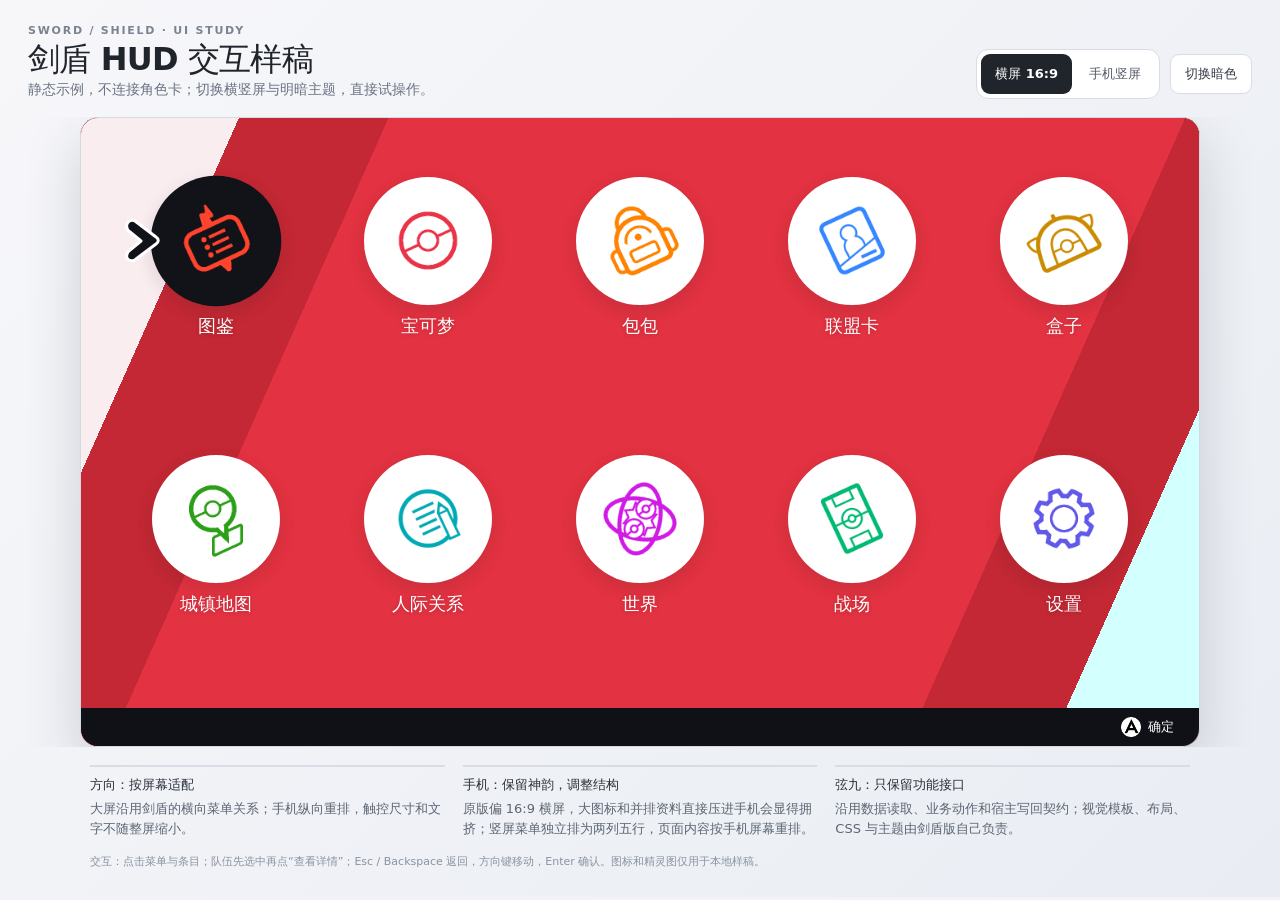
==== commit f05ce729: "ui: use pokedex icon as list watermark" ====
--- a/demo/swsh-hud-demo/index.html
+++ b/demo/swsh-hud-demo/index.html
@@ -140,11 +140,11 @@
 .app[data-view="dex"] .selection-arrow{z-index:8}
 .dex-list{grid-area:list;position:relative;z-index:2;display:flex;flex-direction:column;gap:5px;overflow:auto;padding:clamp(48px,5.5cqw,64px) 3% 12px 5%;background:transparent;scrollbar-width:none;-ms-overflow-style:none;overscroll-behavior:contain}
 .dex-list::-webkit-scrollbar{display:none!important;width:0!important;height:0!important}
-.dex-scrollbar{position:absolute;z-index:6;top:17.3%;right:.9%;bottom:7.5%;width:max(7px,.55cqw);border-radius:999px;background:rgba(255,255,255,.24);touch-action:none;user-select:none;cursor:pointer}
-.dex-scrollbar-thumb{position:absolute;top:0;left:0;display:block;width:100%;height:100%;border-radius:inherit;background:#a83222;pointer-events:none}
-.dex-scrollbar.is-disabled{opacity:.25;cursor:default}
-
-.dex-list::after{content:"";position:absolute;z-index:-1;inset:12% 4% 0 8%;background:url("assets/pokelist/pokelist-watermark-full.png") center/contain no-repeat;opacity:.13;pointer-events:none}
+.dex-scrollbar{position:absolute;z-index:6;top:17.3%;right:.9%;bottom:7.5%;width:max(9px,.68cqw);border-radius:999px;background:rgba(94,43,32,.22);overflow:hidden;touch-action:none;user-select:none;cursor:pointer}
+.dex-scrollbar-thumb{position:absolute;top:0;left:0;display:block;width:100%;height:100%;border-radius:999px;background:#8e382a;pointer-events:none}
+.dex-scrollbar.is-disabled{opacity:.28;cursor:default}
+
+.dex-list::after{content:"";position:absolute;z-index:-1;inset:12% 4% 0 8%;background:url("assets/menu/original/xmenu_button_icon_pokedex_00^s-render.png") center/contain no-repeat;opacity:.13;pointer-events:none}
 .dex-list::before{display:none}
 .dex-focus{grid-area:focus;position:relative;z-index:2;display:grid;grid-template-columns:minmax(0,1fr);grid-template-rows:minmax(0,1fr);gap:0;align-items:center;padding:2% 10% 5% 4%}
 .dex-focus::before{display:none}
@@ -160,6 +160,46 @@
 .app[data-view="dex"] .data-row{position:relative;isolation:isolate;min-height:clamp(46px,5.3cqw,58px);flex:0 0 auto;display:grid;grid-template-columns:38px minmax(66px,4.2em) minmax(7em,1fr) 28px;gap:7px;padding:3px 10px 3px 8px;border:0;border-radius:0;background:transparent;color:#171313;font-size:clamp(14px,1.8cqw,20px);font-weight:750;box-shadow:none;text-align:left}
 .app[data-view="dex"] .data-row[aria-pressed="true"]{border-radius:999px;background:#08090b;color:#fff;box-shadow:0 5px 13px rgba(58,28,24,.24)}
 .app[data-view="dex"] .data-row:not([aria-pressed="true"]):has(.empty-mon){background:transparent;color:rgba(119,48,37,.65)}
+
+/* 图鉴条目按原版三段式绘制：左侧橙色斜切编号段，右侧黑色名称段，状态球固定在最右。 */
+.app[data-view="dex"] .data-row{
+  min-height:44px;
+  grid-template-columns:minmax(168px,1.08fr) minmax(150px,1fr) 34px;
+  gap:0;
+  padding:0;
+  overflow:visible;
+  border-radius:0;
+  background:transparent;
+  color:#8e3e2f;
+  font-size:clamp(13px,1.55cqw,18px);
+  font-weight:750;
+}
+.app[data-view="dex"] .data-row::before{content:none}
+.app[data-view="dex"] .data-row .dex-monid{
+  position:relative;z-index:1;min-width:0;height:100%;display:flex;align-items:center;gap:8px;padding:0 18px 0 10px;
+  border-radius:999px 0 0 999px;background:transparent;color:#8e3e2f;box-sizing:border-box;
+}
+.app[data-view="dex"] .data-row .dex-monid .sprite-mini,
+.app[data-view="dex"] .data-row .dex-monid .dex-question{width:30px;height:30px;object-fit:contain;flex:0 0 30px;image-rendering:pixelated}
+.app[data-view="dex"] .data-row .dex-number{font-size:clamp(13px,1.65cqw,19px);font-weight:800;color:#8e3e2f;white-space:nowrap}
+.app[data-view="dex"] .data-row .row-name{
+  min-width:0;height:100%;display:flex;align-items:center;padding:0 14px 0 4px;box-sizing:border-box;
+  overflow:hidden;text-overflow:ellipsis;white-space:nowrap;color:#171313;font-size:clamp(14px,1.7cqw,20px);font-weight:800;
+}
+.app[data-view="dex"] .data-row .row-meta{height:100%;display:flex;align-items:center;justify-content:center;margin:0;padding:0 5px;color:#8e3e2f;opacity:1}
+.app[data-view="dex"] .data-row .dex-pokeball{width:27px;height:27px;object-fit:contain;display:block}
+.app[data-view="dex"] .data-row[aria-pressed="true"]{background:#08090b;border-radius:999px;box-shadow:0 5px 13px rgba(58,28,24,.24);color:#fff}
+.app[data-view="dex"] .data-row[aria-pressed="true"] .dex-monid{background:linear-gradient(112deg,#f45135 0%,#f45135 82%,transparent 82.5%);color:#fff}
+.app[data-view="dex"] .data-row[aria-pressed="true"] .dex-number{color:#fff}
+.app[data-view="dex"] .data-row[aria-pressed="true"] .row-name{color:#fff}
+.app[data-view="dex"] .data-row[aria-pressed="true"] .row-meta{color:#fff}
+.app[data-view="dex"] .data-row:not([aria-pressed="true"]) .dex-monid{background:transparent}
+/* 图鉴滚动区域只使用右侧自绘胶囊，禁止浏览器滚动条和上下按钮。 */
+.app[data-view="dex"] .screen-content,.app[data-view="dex"] .dex-list{scrollbar-width:none;-ms-overflow-style:none}
+.app[data-view="dex"] .screen-content::-webkit-scrollbar,.app[data-view="dex"] .dex-list::-webkit-scrollbar{display:none;width:0;height:0}
+.app[data-view="dex"] .dex-scrollbar::-webkit-scrollbar-button,.app[data-view="dex"] .dex-scrollbar::-webkit-scrollbar-button:single-button{display:none;width:0;height:0}
+.app[data-theme="night"][data-view="dex"] .data-row .dex-number{color:#fff}
+.app[data-theme="night"][data-view="dex"] .data-row[aria-pressed="true"] .row-name{color:#fff}
 
 .app[data-theme="night"][data-view="dex"] .data-row{background:transparent;color:#f0ddd8}
 
@@ -527,13 +567,15 @@
 .demo[data-layout="portrait"] .app[data-view="dex"] .dex-focus .dex-number{top:2%;left:4%;font-size:18px}
 .demo[data-layout="portrait"] .app[data-view="dex"] .dex-list{padding:40px 2% 6px;min-height:0}
 .demo[data-layout="portrait"] .app[data-view="dex"] .dex-list::before{top:-34px;min-height:32px;margin:-34px -2% 6px;font-size:15px}
-.demo[data-layout="portrait"] .app[data-view="dex"] .data-row{min-height:42px;grid-template-columns:minmax(126px,.98fr) minmax(74px,1fr) 22px;gap:0;padding:3px 8px 3px 6px;font-size:12px}
-.demo[data-layout="portrait"] .app[data-view="dex"] .data-row .dex-monid{gap:5px;padding:0 7px 0 11px}
-.demo[data-layout="portrait"] .app[data-view="dex"] .data-row .dex-monid .sprite-mini{width:28px;height:28px}
-.demo[data-layout="portrait"] .app[data-view="dex"] .data-row[aria-pressed="true"] .dex-monid{margin:-3px 0 -3px -6px;padding-left:14px}
-.demo[data-layout="portrait"] .app[data-view="dex"] .data-row[aria-pressed="true"] .dex-monid .sprite-mini{width:30px;height:30px}
-.demo[data-layout="portrait"] .app[data-view="dex"] .data-row[aria-pressed="true"] .row-name{margin-left:0;padding-left:12px}
-.demo[data-layout="portrait"] .app[data-view="dex"] .data-row .sprite-mini{width:28px;height:28px}
+.demo[data-layout="portrait"] .app[data-view="dex"] .data-row{min-height:38px;grid-template-columns:minmax(126px,.98fr) minmax(74px,1fr) 24px;gap:0;padding:0;font-size:12px}
+.demo[data-layout="portrait"] .app[data-view="dex"] .data-row .dex-monid{gap:4px;padding:0 8px 0 7px}
+.demo[data-layout="portrait"] .app[data-view="dex"] .data-row .dex-monid .sprite-mini,.demo[data-layout="portrait"] .app[data-view="dex"] .data-row .dex-monid .dex-question{width:25px;height:25px;flex-basis:25px}
+.demo[data-layout="portrait"] .app[data-view="dex"] .data-row .dex-number{font-size:12px}
+.demo[data-layout="portrait"] .app[data-view="dex"] .data-row .row-name{padding-left:0;font-size:13px}
+.demo[data-layout="portrait"] .app[data-view="dex"] .data-row .dex-pokeball{width:22px;height:22px}
+.app[data-view="dex"] .dex-focus .detail-stage .stage-name{display:none}
+.demo[data-layout="landscape"] .app[data-view="dex"] .dex-focus .detail-stage .big-sprite{width:min(86%,560px);height:min(86%,620px);max-height:86%}
+.demo[data-layout="portrait"] .app[data-view="dex"] .dex-focus .detail-stage .big-sprite{width:min(90%,300px)!important;height:min(90%,300px)!important;max-height:90%!important}
 .demo[data-layout=portrait] .bag-ribbon-track--landscape{display:none}
 .demo[data-layout="portrait"] .menu-grid{grid-template-rows:repeat(5,minmax(0,1fr))}
 .demo[data-layout="portrait"] .menu-entry:nth-child(5),.demo[data-layout="portrait"] .menu-entry:nth-child(6){grid-column:auto;grid-row:auto}
@@ -1797,11 +1839,11 @@
   if(S.tab===4){pane='<div class="profile-medals">没有奖章</div>';}
   return '<div class="detail-screen"><nav class="detail-tabs" role="tablist" aria-label="宝可梦详情分页"><button class="detail-tab-icon" type="button" data-action="prev-tab" aria-label="上一页">‹</button>'+tabs+'<button class="detail-tab-icon" type="button" data-action="next-tab" aria-label="下一页">›</button></nav>'+pokemonBanner(mon,"detail-banner")+'<section class="detail-pane">'+pane+'</section><section class="detail-art"><div class="model-rings" aria-hidden="true"></div>'+monSprite(mon,"profile-sprite")+'</section></div>';
 }
-function updateDexScrollbar(){const list=app.querySelector(".dex-list"),track=app.querySelector(".dex-scrollbar"),thumb=track&&track.querySelector(".dex-scrollbar-thumb");if(!list||!track||!thumb)return;list.onscroll=updateDexScrollbar;const viewport=list.clientHeight,total=list.scrollHeight,trackHeight=track.clientHeight;if(!trackHeight)return;const maxScroll=Math.max(0,total-viewport),thumbHeight=maxScroll?Math.min(trackHeight,Math.max(28,trackHeight*viewport/total)):trackHeight,maxThumbTop=Math.max(0,trackHeight-thumbHeight);thumb.style.height=thumbHeight+"px";thumb.style.top=(maxScroll?maxThumbTop*list.scrollTop/maxScroll:0)+"px";track.classList.toggle("is-disabled",maxScroll<=1)}
+function updateDexScrollbar(){const list=app.querySelector(".dex-list"),track=app.querySelector(".dex-scrollbar"),thumb=track&&track.querySelector(".dex-scrollbar-thumb");if(!list||!track||!thumb)return;list.onscroll=updateDexScrollbar;const viewport=list.clientHeight,total=list.scrollHeight,trackHeight=track.clientHeight;if(!trackHeight)return;const maxScroll=Math.max(0,total-viewport),thumbHeight=maxScroll?Math.min(trackHeight,Math.max(28,trackHeight*viewport/total)):trackHeight,maxThumbTop=Math.max(0,trackHeight-thumbHeight);thumb.style.height=thumbHeight+"px";thumb.style.top=(maxScroll?maxThumbTop*list.scrollTop/maxScroll:0)+"px";track.classList.toggle("is-disabled",maxScroll<=1);track.setAttribute("aria-valuenow",String(maxScroll?Math.round(list.scrollTop/maxScroll*100):0))}
 function setDexScrollPosition(clientY,track){const list=app.querySelector(".dex-list"),thumb=track&&track.querySelector(".dex-scrollbar-thumb");if(!list||!track||!thumb)return;const r=track.getBoundingClientRect(),travel=r.height-thumb.offsetHeight,max=list.scrollHeight-list.clientHeight;if(travel<=0||max<=0)return;list.scrollTop=Math.max(0,Math.min(1,(clientY-r.top-thumb.offsetHeight/2)/travel))*max;updateDexScrollbar()}
 function renderDex(){
   const rows=DEX.map(function(d,i){const p=PARTY[d.index],known=d.caught||d.seen,name=known?d.name:"??????",statusIcon=d.caught?"pokedex_icon_get^s.png":(d.seen?"pokedex_icon_none^s.png":"");const thumb=d.caught?monSprite(p,"sprite-mini"):'<img class="sprite-mini dex-question" src="assets/pokelist/pokedex_icon_not_found^s.png" alt="">';const status=statusIcon?'<img class="dex-pokeball" src="assets/pokelist/'+statusIcon+'" alt="">':'';return '<button class="data-row selection-target" type="button" data-dex="'+i+'" aria-pressed="'+String(i===S.dex)+'"><span class="dex-monid">'+thumb+'<span class="dex-number">No.'+String(d.no).padStart(3,"0")+'</span></span><span class="row-name">'+esc(name)+'</span><span class="row-meta">'+status+'</span></button>';}).join("");
-  return '<div class="dex-layout"><div class="dex-focus">'+dexFocusHTML(DEX[S.dex])+'</div><div class="dex-list" aria-label="图鉴编号列表">'+rows+'</div><div class="dex-scrollbar" aria-hidden="true"><span class="dex-scrollbar-thumb"></span></div></div>';
+  return '<div class="dex-layout"><div class="dex-focus">'+dexFocusHTML(DEX[S.dex])+'</div><div class="dex-list" aria-label="图鉴编号列表">'+rows+'</div><div class="dex-scrollbar" aria-label="图鉴列表滚动条" role="scrollbar" aria-controls="dexRows" aria-orientation="vertical" aria-valuemin="0" aria-valuemax="100" aria-valuenow="0" tabindex="0"><span class="dex-scrollbar-thumb"></span></div></div>';
 }
 function dexFocusHTML(d){const p=PARTY[d.index],known=d.caught||d.seen,name=known?d.name:"未知宝可梦",heroSprite=p&&p.sprite?p.sprite:"";return '<div class="detail-stage">'+(d.caught&&heroSprite?'<img class="big-sprite" src="'+esc(heroSprite)+'" alt="">':'<span class="big-sprite empty-mon">?</span>')+'<span class="stage-name">'+esc(name)+'</span><div class="dex-data"><div class="dex-number">No.'+String(d.no).padStart(3,"0")+'</div><h2>'+esc(known?d.name:"??????")+'</h2><div class="count-pair"><span class="count-chip">遇见 '+(d.seen?"✓":"—")+'</span><span class="count-chip">捕获 '+(d.caught?"✓":"—")+'</span></div><p class="stage-sub">'+(known?'已记录的伽勒尔地区宝可梦。':'尚未发现此宝可梦。')+'</p></div></div>';}
 function bagIconMarkup(bag){return '<img class="bag-cat-icon" src="assets/bag-categories/'+esc(bag.icon)+'" alt="">';}
@@ -2006,7 +2048,7 @@
   else if(view==="world")content=renderWorld();
   else content=scaffoldPage(view);
   $("#screenContent").innerHTML=content;$("#actionbar").innerHTML=actionMarkup();
-  if(view==="settings"){const list=app.querySelector(".settings-rows"),track=app.querySelector(".settings-scrollbar");if(list){list.id="settingsRows";list.addEventListener("scroll",updateSettingsScrollbar,{passive:true});}if(track){track.removeAttribute("aria-hidden");track.setAttribute("role","scrollbar");track.setAttribute("aria-label","设置列表滚动条");track.setAttribute("aria-controls","settingsRows");track.setAttribute("aria-orientation","vertical");track.setAttribute("aria-valuemin","0");track.setAttribute("aria-valuemax","100");track.tabIndex=0;}requestAnimationFrame(updateSettingsScrollbar);}if(view==="box")requestAnimationFrame(updateBoxInfoScrollbar);
+  if(view==="settings"){const list=app.querySelector(".settings-rows"),track=app.querySelector(".settings-scrollbar");if(list){list.id="settingsRows";list.addEventListener("scroll",updateSettingsScrollbar,{passive:true});}if(track){track.removeAttribute("aria-hidden");track.setAttribute("role","scrollbar");track.setAttribute("aria-label","设置列表滚动条");track.setAttribute("aria-controls","settingsRows");track.setAttribute("aria-orientation","vertical");track.setAttribute("aria-valuemin","0");track.setAttribute("aria-valuemax","100");track.tabIndex=0;}requestAnimationFrame(updateSettingsScrollbar);}if(view==="dex"){const list=app.querySelector(".dex-list"),track=app.querySelector(".dex-scrollbar");if(list)list.id="dexRows";if(track){track.removeAttribute("aria-hidden");track.setAttribute("role","scrollbar");track.setAttribute("aria-label","图鉴列表滚动条");track.setAttribute("aria-controls","dexRows");track.setAttribute("aria-orientation","vertical");track.setAttribute("aria-valuemin","0");track.setAttribute("aria-valuemax","100");track.tabIndex=0;}requestAnimationFrame(updateDexScrollbar);}if(view==="box")requestAnimationFrame(updateBoxInfoScrollbar);
   if(hoveredSelection&&!app.contains(hoveredSelection))hoveredSelection=null;
   if(focusedSelection&&!app.contains(focusedSelection))focusedSelection=null;
   updateSelectionArrow();
@@ -2029,6 +2071,17 @@
 function stopSettingsScrollbarDrag(event){if(settingsScrollbarDrag&&settingsScrollbarDrag.pointerId===event.pointerId){const track=settingsScrollbarDrag.track;settingsScrollbarDrag=null;if(track.hasPointerCapture&&track.hasPointerCapture(event.pointerId))track.releasePointerCapture(event.pointerId);}}
 document.addEventListener("pointerup",stopSettingsScrollbarDrag);
 document.addEventListener("pointercancel",stopSettingsScrollbarDrag);
+let dexScrollbarDrag=null;
+document.addEventListener("pointerdown",function(event){
+  const track=event.target.closest&&event.target.closest(".dex-scrollbar");
+  if(!track||S.view!=="dex"||track.classList.contains("is-disabled"))return;
+  dexScrollbarDrag={track:track,pointerId:event.pointerId};
+  if(track.setPointerCapture)track.setPointerCapture(event.pointerId);
+  setDexScrollPosition(event.clientY,track);event.preventDefault();
+});
+document.addEventListener("pointermove",function(event){if(!dexScrollbarDrag||dexScrollbarDrag.pointerId!==event.pointerId)return;setDexScrollPosition(event.clientY,dexScrollbarDrag.track)});
+function stopDexScrollbarDrag(event){if(dexScrollbarDrag&&dexScrollbarDrag.pointerId===event.pointerId){const track=dexScrollbarDrag.track;dexScrollbarDrag=null;if(track.hasPointerCapture&&track.hasPointerCapture(event.pointerId))track.releasePointerCapture(event.pointerId)}}
+document.addEventListener("pointerup",stopDexScrollbarDrag);document.addEventListener("pointercancel",stopDexScrollbarDrag);
 document.addEventListener("pointerdown",function(event){const track=event.target.closest&&event.target.closest(".box-info-scrollbar");if(!track||track.classList.contains("is-disabled")||!app.querySelector(".box-info-pane .box-detail-content"))return;boxInfoScrollbarDrag={track:track,pointerId:event.pointerId};if(track.setPointerCapture)track.setPointerCapture(event.pointerId);setBoxInfoScrollPosition(event.clientY,track);event.preventDefault()});
 document.addEventListener("pointermove",function(event){if(!boxInfoScrollbarDrag||boxInfoScrollbarDrag.pointerId!==event.pointerId)return;setBoxInfoScrollPosition(event.clientY,boxInfoScrollbarDrag.track)});
 function stopBoxInfoScrollbarDrag(event){if(boxInfoScrollbarDrag&&boxInfoScrollbarDrag.pointerId===event.pointerId){const track=boxInfoScrollbarDrag.track;boxInfoScrollbarDrag=null;if(track.hasPointerCapture&&track.hasPointerCapture(event.pointerId))track.releasePointerCapture(event.pointerId)}}
@@ -2140,6 +2193,7 @@
     if(k==="ArrowRight"){S.tab=(S.tab+1)%TABS.length;render();event.preventDefault();}
     else if(k==="ArrowLeft"){S.tab=(S.tab+TABS.length-1)%TABS.length;render();event.preventDefault();}
   }else if(S.view==="dex"){
+    if(event.target.closest&&event.target.closest(".dex-scrollbar")){const list=app.querySelector(".dex-list"),step=Math.max(36,list.clientHeight*.14);if(k==="ArrowDown")list.scrollTop+=step;else if(k==="ArrowUp")list.scrollTop-=step;else if(k==="PageDown")list.scrollTop+=list.clientHeight*.85;else if(k==="PageUp")list.scrollTop-=list.clientHeight*.85;else if(k==="Home")list.scrollTop=0;else if(k==="End")list.scrollTop=list.scrollHeight;else return;updateDexScrollbar();event.preventDefault();return;}
     if(k==="ArrowDown"){S.dex=Math.min(DEX.length-1,S.dex+1);render();event.preventDefault();}
     else if(k==="ArrowUp"){S.dex=Math.max(0,S.dex-1);render();event.preventDefault();}
   }else if(S.view==="bag"){
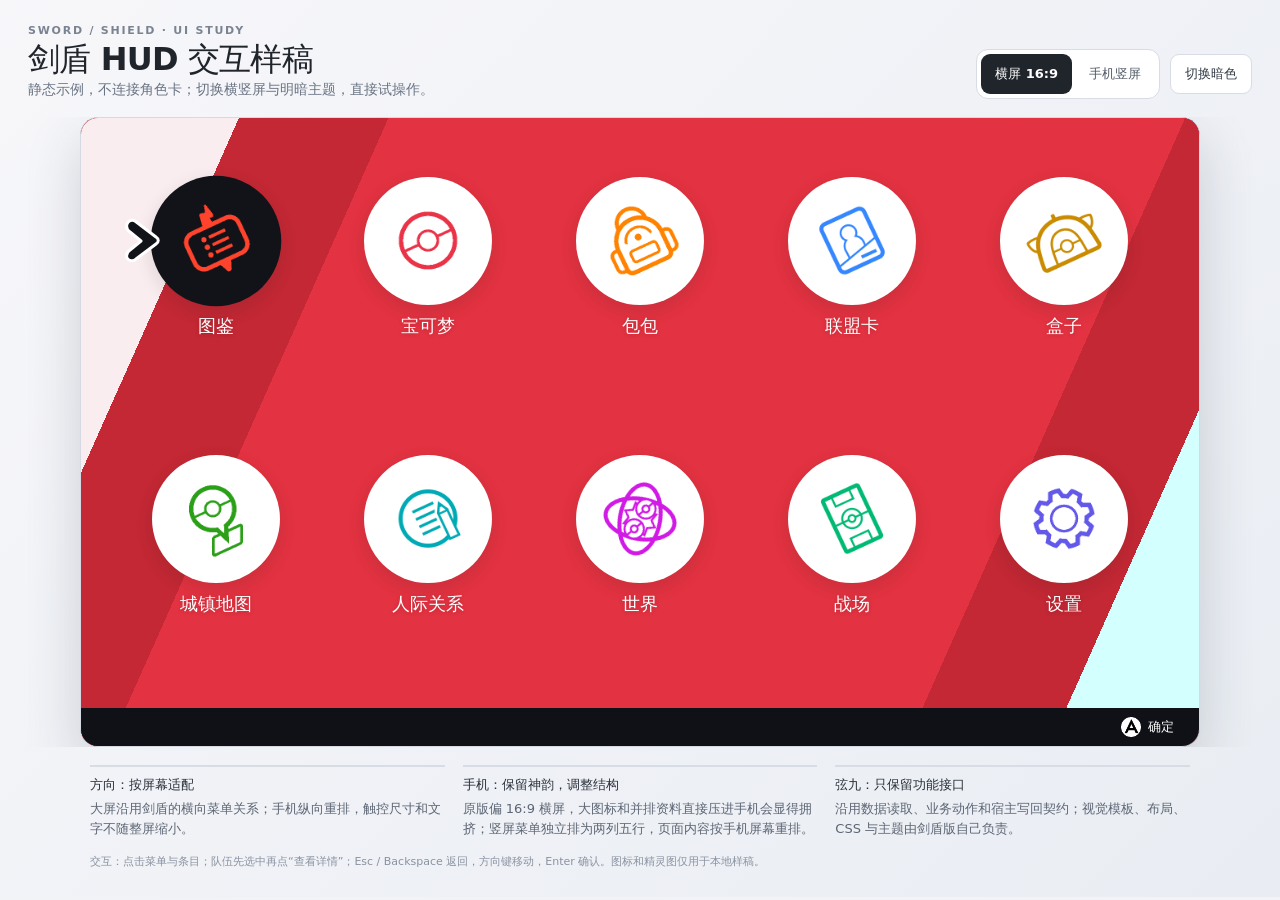
==== commit a2b5dd8c: "ui: render pokedex watermark in translucent white" ====
--- a/demo/swsh-hud-demo/index.html
+++ b/demo/swsh-hud-demo/index.html
@@ -144,7 +144,7 @@
 .dex-scrollbar-thumb{position:absolute;top:0;left:0;display:block;width:100%;height:100%;border-radius:999px;background:#8e382a;pointer-events:none}
 .dex-scrollbar.is-disabled{opacity:.28;cursor:default}
 
-.dex-list::after{content:"";position:absolute;z-index:-1;inset:12% 4% 0 8%;background:url("assets/menu/original/xmenu_button_icon_pokedex_00^s-render.png") center/contain no-repeat;opacity:.13;pointer-events:none}
+.dex-list::after{content:"";position:absolute;z-index:-1;inset:12% 4% 0 8%;background:#fff;-webkit-mask:url("assets/menu/original/masks/xmenu_button_icon_pokedex_00^s-mask.png") center/contain no-repeat;mask:url("assets/menu/original/masks/xmenu_button_icon_pokedex_00^s-mask.png") center/contain no-repeat;opacity:.18;pointer-events:none}
 .dex-list::before{display:none}
 .dex-focus{grid-area:focus;position:relative;z-index:2;display:grid;grid-template-columns:minmax(0,1fr);grid-template-rows:minmax(0,1fr);gap:0;align-items:center;padding:2% 10% 5% 4%}
 .dex-focus::before{display:none}
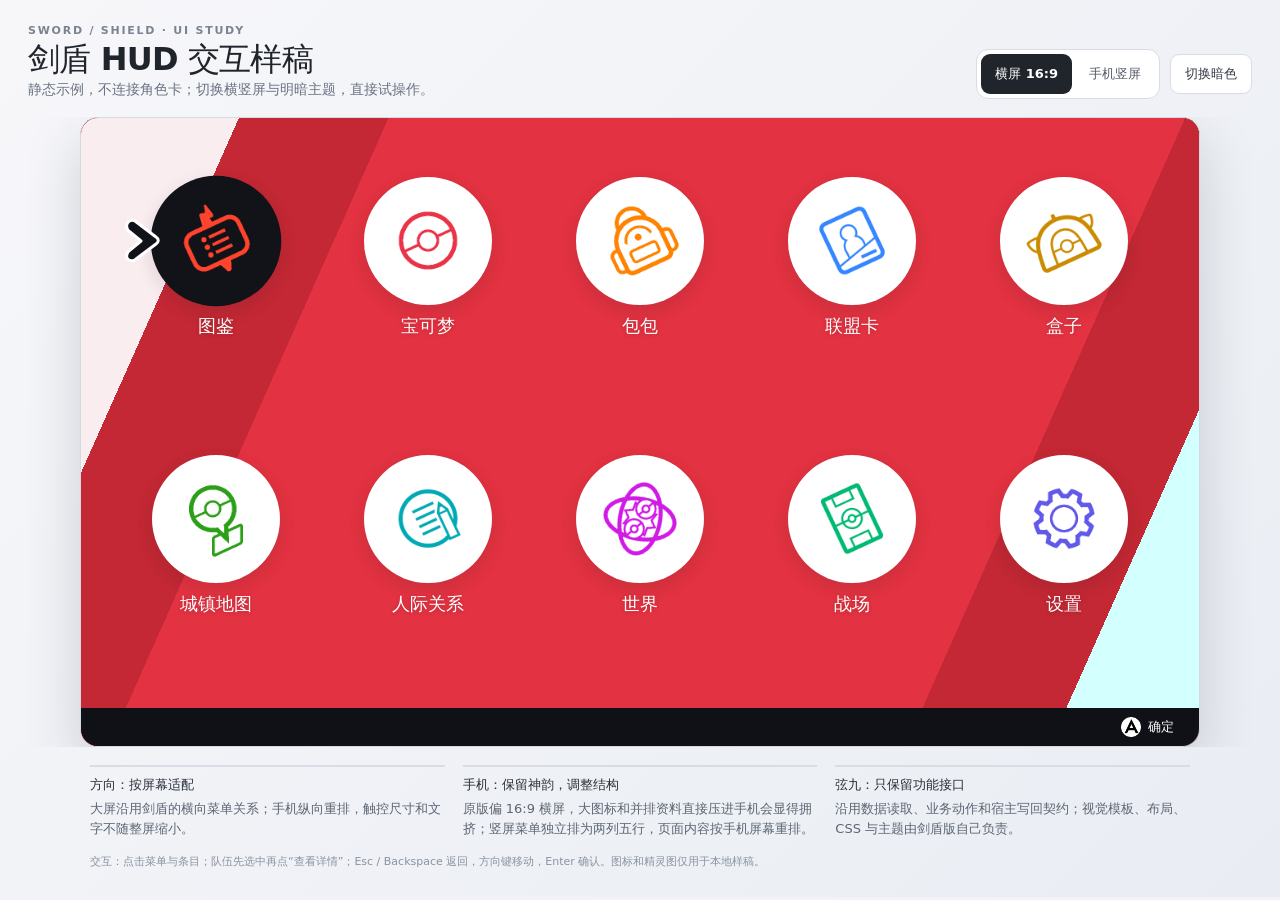
==== commit b0a789f4: "ui: increase pokedex watermark visibility" ====
--- a/demo/swsh-hud-demo/index.html
+++ b/demo/swsh-hud-demo/index.html
@@ -144,7 +144,7 @@
 .dex-scrollbar-thumb{position:absolute;top:0;left:0;display:block;width:100%;height:100%;border-radius:999px;background:#8e382a;pointer-events:none}
 .dex-scrollbar.is-disabled{opacity:.28;cursor:default}
 
-.dex-list::after{content:"";position:absolute;z-index:-1;inset:12% 4% 0 8%;background:#fff;-webkit-mask:url("assets/menu/original/masks/xmenu_button_icon_pokedex_00^s-mask.png") center/contain no-repeat;mask:url("assets/menu/original/masks/xmenu_button_icon_pokedex_00^s-mask.png") center/contain no-repeat;opacity:.18;pointer-events:none}
+.dex-list::after{content:"";position:absolute;z-index:-1;inset:12% 4% 0 8%;background:#fff;-webkit-mask:url("assets/menu/original/masks/xmenu_button_icon_pokedex_00^s-mask.png") center/contain no-repeat;mask:url("assets/menu/original/masks/xmenu_button_icon_pokedex_00^s-mask.png") center/contain no-repeat;opacity:.3;pointer-events:none}
 .dex-list::before{display:none}
 .dex-focus{grid-area:focus;position:relative;z-index:2;display:grid;grid-template-columns:minmax(0,1fr);grid-template-rows:minmax(0,1fr);gap:0;align-items:center;padding:2% 10% 5% 4%}
 .dex-focus::before{display:none}
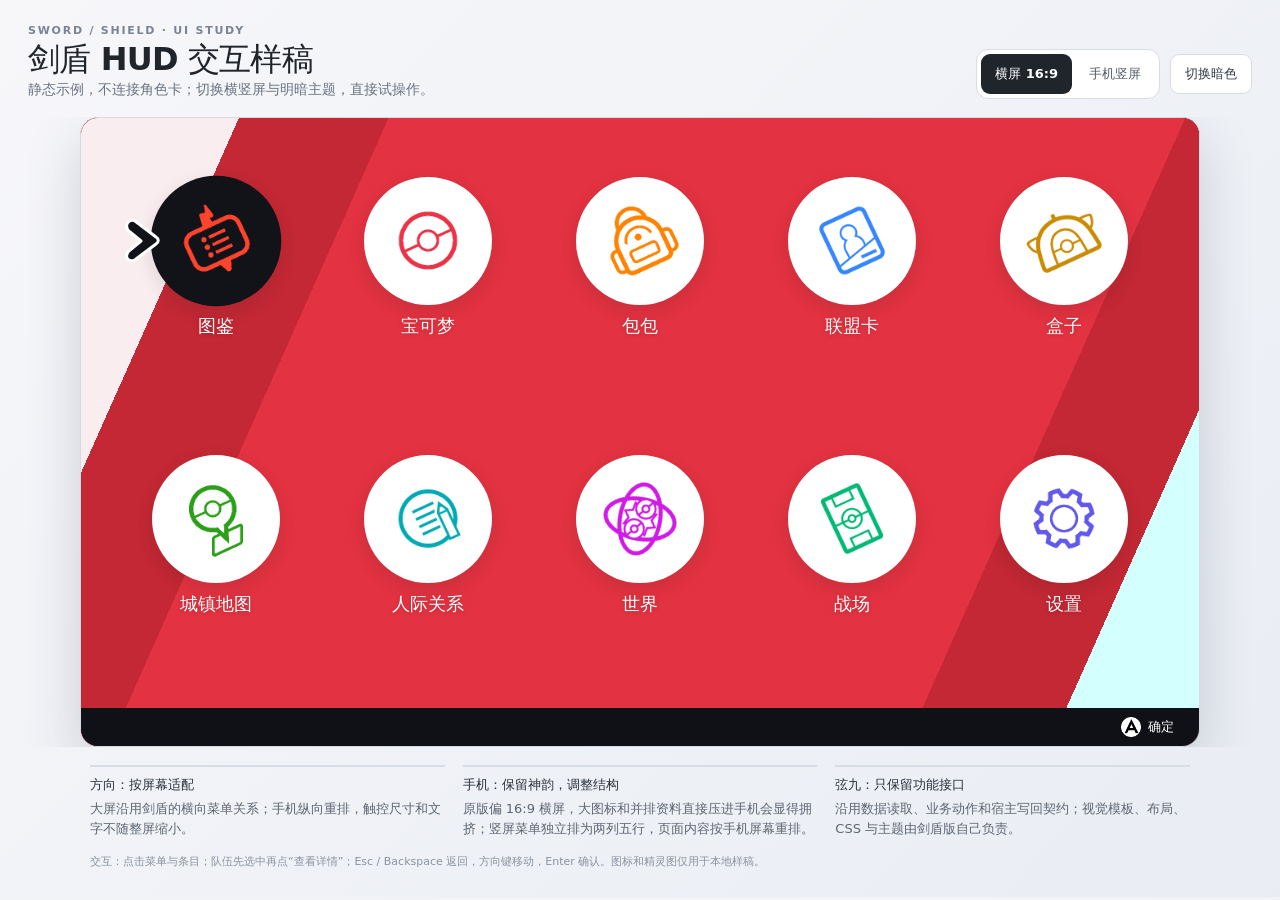
==== commit 18d5252b: "fix: use original pokedex watermark" ====
--- a/demo/swsh-hud-demo/index.html
+++ b/demo/swsh-hud-demo/index.html
@@ -144,12 +144,12 @@
 .dex-scrollbar-thumb{position:absolute;top:0;left:0;display:block;width:100%;height:100%;border-radius:999px;background:#8e382a;pointer-events:none}
 .dex-scrollbar.is-disabled{opacity:.28;cursor:default}
 
-.dex-list::after{content:"";position:absolute;z-index:-1;inset:12% 4% 0 8%;background:#fff;-webkit-mask:url("assets/menu/original/masks/xmenu_button_icon_pokedex_00^s-mask.png") center/contain no-repeat;mask:url("assets/menu/original/masks/xmenu_button_icon_pokedex_00^s-mask.png") center/contain no-repeat;opacity:.3;pointer-events:none}
+.dex-list::after{content:"";position:absolute;z-index:0;inset:12% 4% 0 8%;background:url("assets/pokedex/pokedex-bgicon-watermark.png") center/contain no-repeat;opacity:.22;pointer-events:none}
 .dex-list::before{display:none}
 .dex-focus{grid-area:focus;position:relative;z-index:2;display:grid;grid-template-columns:minmax(0,1fr);grid-template-rows:minmax(0,1fr);gap:0;align-items:center;padding:2% 10% 5% 4%}
 .dex-focus::before{display:none}
 .dex-focus .detail-stage{position:relative;height:100%;min-height:0;border:0;border-radius:0;background:transparent;overflow:visible}
-.dex-focus .detail-stage::before{width:min(72%,520px);border:0;border-radius:0;box-shadow:none;background:url("assets/pokelist/pokelist-watermark-full.png") center/contain no-repeat;opacity:.12;transform:rotate(-16deg)}
+.dex-focus .detail-stage::before{width:min(72%,520px);border:0;border-radius:0;box-shadow:none;background:url("assets/pokedex/pokedex-bgicon-watermark.png") center/contain no-repeat;opacity:.16;transform:rotate(-16deg)}
 .dex-focus .detail-stage .big-sprite{width:min(74%,440px);height:min(78%,520px);max-height:78%;filter:drop-shadow(0 14px 16px rgba(34,49,58,.18))}
 .dex-focus .detail-stage .stage-name{position:absolute;left:50%;bottom:6%;transform:translateX(-50%);padding:7px 28px;border-radius:999px;background:#111;color:#fff;white-space:nowrap}
 .dex-focus .dex-data{position:absolute;left:auto;right:2%;top:2%;z-index:3;display:flex;align-items:center;gap:8px;color:#222}
@@ -173,6 +173,7 @@
   color:#8e3e2f;
   font-size:clamp(13px,1.55cqw,18px);
   font-weight:750;
+  z-index:1;
 }
 .app[data-view="dex"] .data-row::before{content:none}
 .app[data-view="dex"] .data-row .dex-monid{
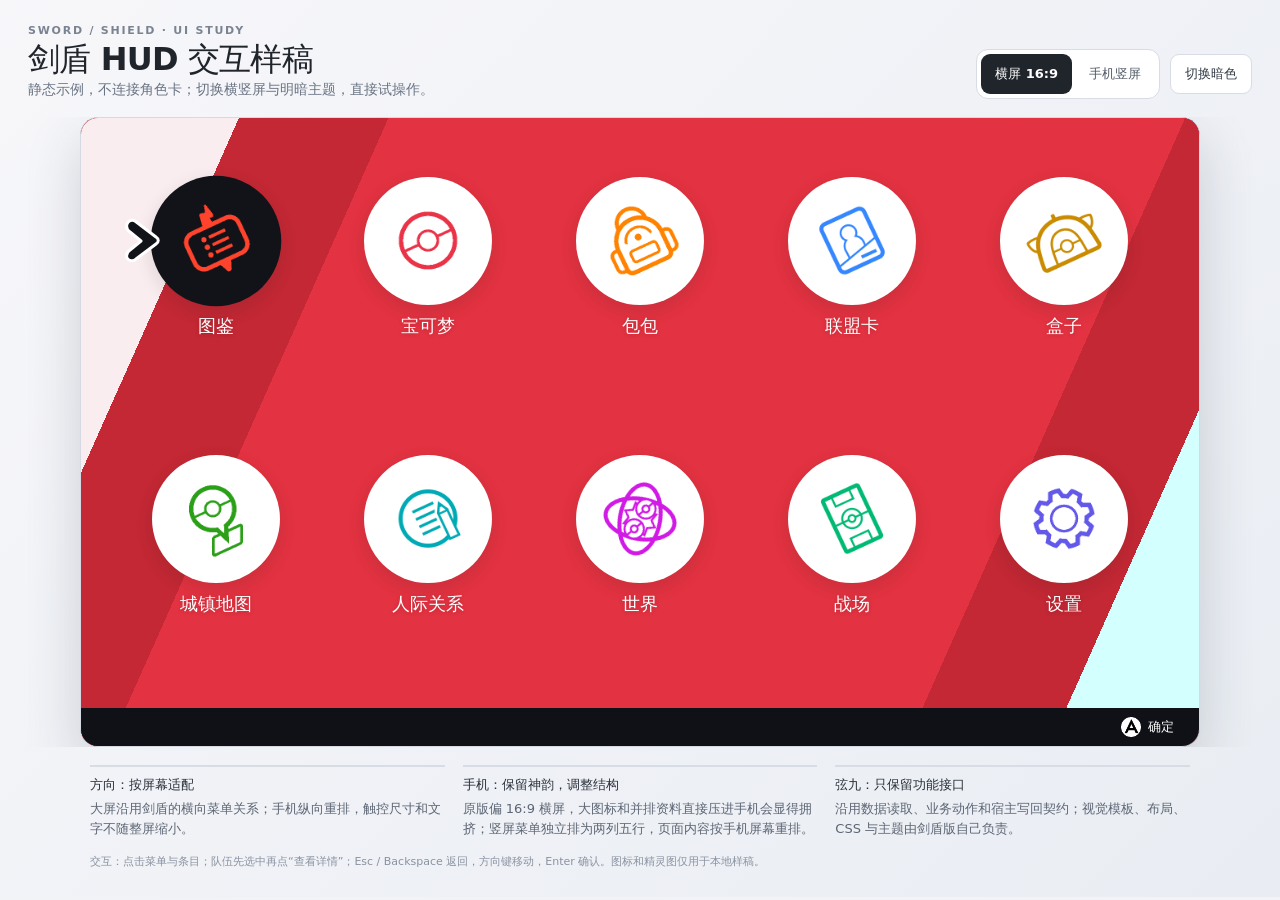
==== commit 825fe792: "docs: 添加代码审查报告和弦九API接口规范 - 新增 CODE_REVIEW.md: 完整的demo代码审查报告，涵盖11个问题分类 - 新增 XIANJIU_API_SPEC.md: 弦九v6" ====
--- a/demo/swsh-hud-demo/index.html
+++ b/demo/swsh-hud-demo/index.html
@@ -22,7 +22,7 @@
 .theme-toggle{border:1px solid #d8dce4;background:#fff;color:#343b46}
 button:focus-visible{outline:3px solid #3579bd;outline-offset:2px}
 .stage-wrap{display:flex;justify-content:center}
-.device{position:relative;width:min(100%,1120px);aspect-ratio:16/9;overflow:hidden;border:1px solid #d5d9e1;border-radius:18px;background:#101218;box-shadow:0 22px 56px rgba(31,43,62,.18);container-type:inline-size;transition:width .25s ease,aspect-ratio .25s ease}
+.device{position:relative;width:min(100%,1120px);aspect-ratio:16/9;overflow:hidden;border:1px solid #d5d9e1;border-radius:18px;background:#101218;box-shadow:0 22px 56px rgba(31,43,62,.18);container-type:size;transition:width .25s ease,aspect-ratio .25s ease}
 .demo[data-layout="portrait"] .device{width:min(100%,390px);aspect-ratio:9/16;border-radius:28px}
 .device::before{content:none}
 .app{position:absolute;inset:0;isolation:isolate;overflow:hidden;color:var(--text);background:var(--canvas);--text:#22262d;--muted:#66707d;--line:rgba(31,39,50,.14);--surface:rgba(255,255,255,.82);--surface-2:rgba(255,255,255,.55);--selected:#17191e;--selected-text:#fff;--swsh-red:#e33241;--swsh-red-dark:#c32834;--accent:var(--swsh-red);--canvas:#fbf7f8;--ribbon-left:var(--swsh-red-dark);--ribbon-center:var(--swsh-red);--ribbon-right:#d4ffff;--ribbon-secondary:var(--swsh-red-dark);--art-bg:#e8f7fa;--ring-primary:rgba(255,255,255,.82);--ring-secondary:rgba(255,255,255,.5);--ring-outline:rgba(255,255,255,.55)}
@@ -135,7 +135,21 @@
 .dex-layout::before,.dex-layout::after{position:absolute;z-index:5;top:7.46%;height:8.52%;display:flex;align-items:center;font-weight:800;pointer-events:none}
 /* Header cut follows the left edge of the red backdrop ribbon at the header's new y-position. */
 .dex-layout::before{content:"宝可梦图鉴";left:0;width:54.21%;padding-left:2%;background:rgba(116,120,124,.46);color:#1b1b1d;clip-path:polygon(0 0,100% 0,96.22% 100%,0 100%);font-size:clamp(20px,3cqw,36px)}
-.dex-layout::after{content:"按编号";right:0;width:47.84%;justify-content:center;background:#2b2b2d;color:#fff;clip-path:polygon(4.28% 0,100% 0,100% 100%,0 100%);font-size:clamp(18px,2.6cqw,32px)}
+.dex-layout::after{content:"";right:0;width:47.84%;justify-content:center;background:#2b2b2d;color:#fff;clip-path:polygon(4.28% 0,100% 0,100% 100%,0 100%);font-size:clamp(18px,2.6cqw,32px)}
+.dex-category-mode{position:absolute;z-index:8;left:52.16%;top:7.46%;width:13.5%;height:8.52%;padding:0;border:0;border-radius:0;background:linear-gradient(112deg,#696c70 0%,#575a5e 58%,#4b4e52 100%);clip-path:polygon(15.2% 0,100% 0,84.8% 100%,0 100%);color:#fff;font:inherit;font-size:clamp(12px,1.3cqw,17px);font-weight:900;letter-spacing:.02em;line-height:1;text-align:center;text-shadow:0 1px 0 rgba(20,22,24,.18);cursor:pointer;outline:none;filter:drop-shadow(0 1px 0 rgba(20,22,24,.14))}
+.dex-category-mode:hover,.dex-category-mode:focus-visible{background:linear-gradient(112deg,#75787c 0%,#64676b 58%,#575a5e 100%);outline:none}
+.dex-category-picker{position:absolute;z-index:9;left:63.64%;right:0;top:7.46%;height:8.52%}
+.dex-category-select{position:relative;z-index:2;width:100%;height:100%;display:flex;align-items:center;justify-content:center;padding:0 15% 0 8%;border:0;border-radius:0;background:#2b2b2d;clip-path:polygon(5.65% 0,100% 0,100% 100%,0 100%);color:#fff;font:inherit;font-size:clamp(13px,1.45cqw,18px);font-weight:900;letter-spacing:.01em;line-height:1;text-align:center;text-shadow:0 1px 0 rgba(0,0,0,.16);cursor:pointer;outline:none;box-shadow:none}
+.dex-category-select::after{content:"";position:absolute;right:14px;top:50%;width:0;height:0;border-left:8px solid transparent;border-right:8px solid transparent;border-top:9px solid #fff;transform:translateY(-30%);transition:transform .14s ease}
+.dex-category-select[aria-expanded="true"]::after{transform:translateY(-70%) rotate(180deg)}
+.dex-category-select:hover,.dex-category-select:focus-visible{background:#303134;outline:none;box-shadow:none}
+.dex-category-menu{--dex-option-row:min(9.2cqh,58px);--dex-option-skew:min(3.75cqh,23.6px);--dex-row-shift:calc(-1 * var(--dex-option-skew));position:absolute;z-index:3;top:100%;right:0;width:46cqw;height:auto;max-height:none;display:grid;grid-template-columns:repeat(3,minmax(0,1fr));grid-auto-rows:var(--dex-option-row);align-content:start;gap:0;overflow:visible;padding:0;background:transparent;clip-path:none;box-shadow:none;scrollbar-width:none;scrollbar-color:transparent transparent;transform:translateX(1.2cqw)}
+.dex-category-menu[hidden]{display:none}
+.dex-category-menu::-webkit-scrollbar{display:none;width:0;height:0}.dex-category-menu::-webkit-scrollbar-track,.dex-category-menu::-webkit-scrollbar-thumb{display:none;background:transparent}
+.dex-category-option{width:90%;justify-self:end;min-width:0;min-height:0;display:flex;align-items:center;justify-content:center;padding:0 7px;border:0;border-radius:0;background:hsl(210 5% var(--dex-tone,34%));appearance:none;box-shadow:none;clip-path:polygon(var(--dex-option-skew) 0,100% 0,calc(100% - var(--dex-option-skew)) 100%,0 100%);font:inherit;font-size:clamp(12px,1.25cqw,16px);font-weight:750;line-height:1;white-space:nowrap;cursor:pointer;transform:translateX(calc(var(--dex-option-row-index,0) * var(--dex-row-shift)));transition:filter .12s ease}
+.dex-category-option:hover,.dex-category-option:focus-visible{filter:brightness(1.12);outline:2px solid rgba(255,255,255,.9);outline-offset:-3px}
+.dex-category-option[aria-selected="true"]{filter:brightness(.82);font-weight:900;box-shadow:inset 0 0 0 2px rgba(255,255,255,.72)}
+.dex-layout.is-category-open .dex-list,.dex-layout.is-category-open .dex-scrollbar{visibility:hidden}
 .app[data-view="dex"] .screen-content{height:calc(100% - 38px);padding:0;overflow:hidden}
 .app[data-view="dex"] .selection-arrow{z-index:8}
 .dex-list{grid-area:list;position:relative;z-index:2;display:flex;flex-direction:column;gap:5px;overflow:auto;padding:clamp(48px,5.5cqw,64px) 3% 12px 5%;background:transparent;scrollbar-width:none;-ms-overflow-style:none;overscroll-behavior:contain}
@@ -223,6 +237,13 @@
 .demo[data-layout="portrait"] .app[data-view="dex"] .dex-layout::before{width:58.3%;clip-path:polygon(0 0,100% 0,95.2% 100%,0 100%)}
 .demo[data-layout="portrait"] .app[data-view="dex"] .dex-layout::after{width:54.7%;clip-path:polygon(23.8% 0,100% 0,100% 100%,18.5% 100%)}
 .demo[data-layout="portrait"] .app[data-view="dex"] .dex-layout::before{padding-left:4%}
+.demo[data-layout="portrait"] .app[data-view="dex"] .dex-category-mode{left:55.42%;width:18%;font-size:11px;clip-path:polygon(16.2% 0,100% 0,83.8% 100%,0 100%)}
+.demo[data-layout="portrait"] .app[data-view="dex"] .dex-category-picker{left:70.1%;right:0;top:7.46%;height:8.52%}
+.demo[data-layout="portrait"] .app[data-view="dex"] .dex-category-select{padding-left:6%;padding-right:16%;font-size:13px;clip-path:polygon(4.9% 0,100% 0,100% 100%,0 100%)}
+.demo[data-layout="portrait"] .app[data-view="dex"] .dex-category-select::after{right:10px;border-left-width:6px;border-right-width:6px;border-top-width:7px}
+.demo[data-layout="portrait"] .app[data-view="dex"] .dex-category-menu{--dex-option-row:min(8.4cqh,54px);--dex-option-skew:min(3.42cqh,22px);--dex-row-shift:0px;right:0;width:94cqw;height:auto;max-height:none;grid-template-columns:repeat(3,minmax(0,1fr));gap:0;padding:0;transform:none}
+.demo[data-layout="portrait"] .app[data-view="dex"] .dex-category-option{width:100%;font-size:12px;padding:0 4px;transform:none}
+.demo[data-layout="portrait"] .app[data-view="dex"] .dex-category-option{transform:none}
 .demo[data-layout="portrait"] .app[data-view="dex"] .dex-focus{padding:2% 7% 2%;min-height:0}
 .demo[data-layout="portrait"] .app[data-view="dex"] .dex-focus .detail-stage .big-sprite{width:min(96%,320px)!important;height:min(88%,300px)!important;max-height:88%!important;image-rendering:pixelated}
 .demo[data-layout="portrait"] .app[data-view="dex"] .dex-focus .detail-stage .stage-name{bottom:2%;font-size:14px}
@@ -1556,6 +1577,8 @@
 .world-event-type{font-size:clamp(9px,.9cqw,11px);font-weight:900;color:var(--muted);margin-bottom:3px}
 .world-event-text{font-size:clamp(11px,1.15cqw,14px);line-height:1.55;color:var(--text)}
 </style>
+<script src="assets/data/dex-list.js"></script>
+<script src="assets/data/regional-dex.js"></script>
 <script>
 "use strict";
 // Icon geometry reused from src/swsh/swsh-icons.js for reliable standalone local preview.
@@ -1627,6 +1650,18 @@
   {no:"014",name:"稚山雀",caught:false,seen:false,index:1},
   {no:"015",name:"来电汪",caught:false,seen:false,index:0}
 ];
+let dexCatalog=null;
+let dexRegionalCatalog=null;
+let dexCatalogPromise=null;
+let dexCategory="all";
+let dexCategoryMode="region";
+let dexCategoryOpen=false;
+function dexGenerationOf(no){const n=Number(no)||0;return n<=151?1:n<=251?2:n<=386?3:n<=493?4:n<=649?5:n<=721?6:n<=809?7:n<=905?8:n<=1025?9:10;}
+function dexPartyMatch(no){const target=Number(no)||0;for(let i=0;i<PARTY.length;i++){const m=String(PARTY[i].dex||'').match(/\d+/);if(m&&Number(m[0])===target)return i;}return -1;}
+function loadDexCatalog(){if(dexCatalogPromise)return dexCatalogPromise;const localDex=window.PK_DEX_CATALOG||null,localRegions=window.PK_REGIONAL_DEX||null;dexCatalogPromise=Promise.all([localDex?Promise.resolve(localDex):fetch("assets/data/dex-list.json").then(function(r){return r.ok?r.json():null;}),localRegions?Promise.resolve(localRegions):fetch("assets/data/regional-dex.json").then(function(r){return r.ok?r.json():null;})]).then(function(parts){const raw=parts[0]&&Array.isArray(parts[0].data)?parts[0].data:[];dexCatalog=raw.map(function(item){const no=Number(item.no)||0;const partyIndex=dexPartyMatch(no);const party=partyIndex>=0?PARTY[partyIndex]:null;return {no:String(no).padStart(3,'0'),name:party?party.name:String(item.name||''),catalogName:String(item.name||''),caught:!!party,seen:!!party,index:partyIndex,generation:dexGenerationOf(no),types:item.types||[]};}).filter(function(item){return item.no!=='000';});dexRegionalCatalog=parts[1]&&typeof parts[1]==='object'?parts[1]:{};if(S.view==='dex')render();return {entries:dexCatalog,regions:dexRegionalCatalog};}).catch(function(){dexCatalog=null;dexRegionalCatalog=null;return null;});return dexCatalogPromise;}
+function dexCategoryEntries(){if(!dexCatalog||!dexCatalog.length)return DEX;const m=String(dexCategory||'all');if(m==='all')return dexCatalog;if(m.indexOf('gen-')===0){const g=Number(m.slice(4));return dexCatalog.filter(function(d){return d.generation===g;});}if(m.indexOf('region-')===0&&dexRegionalCatalog){const region=m.slice(7),ids={};(dexRegionalCatalog[region]||[]).forEach(function(item){ids[String(item.ndex||item.id||'').padStart(3,'0')]=true;});return dexCatalog.filter(function(d){return !!ids[d.no];});}return dexCatalog;}
+function dexCategoryLabel(value){const v=String(value||'all');if(v==='all')return '全国图鉴';if(v.indexOf('gen-')===0)return '第'+v.slice(4)+'世代';if(v.indexOf('region-')===0)return v.slice(7);return '全国图鉴';}
+function dexCategoryOptionsHTML(){const sel=function(value){return String(dexCategory)===String(value)?' aria-selected="true"':'';};const labels=[];labels.push(['all','全国图鉴']);if(dexCategoryMode==='generation'){for(let g=1;g<=10;g++)labels.push(['gen-'+g,'第'+g+'世代']);}else{const regions=dexRegionalCatalog?Object.keys(dexRegionalCatalog):['关都','城都','丰缘','神奥','合众','卡洛斯','阿罗拉','伽勒尔','铠岛','王冠雪原','帕底亚','北上乡','蓝莓学院'];regions.forEach(function(region){labels.push(['region-'+region,region]);});}return labels.map(function(item,index){const tone=Math.round(34+(index/Math.max(1,labels.length-1))*154);const text=tone>72?'#252629':'#f5f7fa';const row=Math.floor(index/3);return '<button class="dex-category-option" type="button" role="option" data-dex-category="'+esc(item[0])+'"'+sel(item[0])+' style="--dex-option-index:'+index+';--dex-option-row-index:'+row+';--dex-tone:'+tone+'%;--dex-label:'+text+';color:'+text+'">'+esc(item[1])+'</button>';}).join('');}
 const BAGS = [
   {name:"回复",icon:"回复.png",color:"#ffa6c4",items:[["伤药","回复少量 HP。",4,"0017"],["解麻药","治愈麻痹状态。",2,"0022"],["解毒药","治愈中毒状态。",3,"0019"]]},
   {name:"精灵球",icon:"精灵球.png",color:"#ff9494",items:[["精灵球","捕捉野生宝可梦的道具。",12,"0004"],["超级球","比精灵球更容易捕捉。",5,"0003"],["高级球","捕捉能力较强的球。",2,"0002"]]},
@@ -1718,6 +1753,8 @@
 }
 function updateSelectionArrow(target){
   if(!selectionArrow)return;
+  if(S.view==="dex"&&dexCategoryOpen){selectionArrow.classList.remove("is-visible");selectionArrow.style.display="none";return;}
+  selectionArrow.style.display="";
   if(target&&!app.contains(target))target=null;
   target=target||(hoveredSelection&&app.contains(hoveredSelection)?hoveredSelection:null)||(focusedSelection&&app.contains(focusedSelection)?focusedSelection:null)||committedSelection();
   if(!target||!app.contains(target)){selectionArrow.classList.remove("is-visible");return;}
@@ -1843,10 +1880,13 @@
 function updateDexScrollbar(){const list=app.querySelector(".dex-list"),track=app.querySelector(".dex-scrollbar"),thumb=track&&track.querySelector(".dex-scrollbar-thumb");if(!list||!track||!thumb)return;list.onscroll=updateDexScrollbar;const viewport=list.clientHeight,total=list.scrollHeight,trackHeight=track.clientHeight;if(!trackHeight)return;const maxScroll=Math.max(0,total-viewport),thumbHeight=maxScroll?Math.min(trackHeight,Math.max(28,trackHeight*viewport/total)):trackHeight,maxThumbTop=Math.max(0,trackHeight-thumbHeight);thumb.style.height=thumbHeight+"px";thumb.style.top=(maxScroll?maxThumbTop*list.scrollTop/maxScroll:0)+"px";track.classList.toggle("is-disabled",maxScroll<=1);track.setAttribute("aria-valuenow",String(maxScroll?Math.round(list.scrollTop/maxScroll*100):0))}
 function setDexScrollPosition(clientY,track){const list=app.querySelector(".dex-list"),thumb=track&&track.querySelector(".dex-scrollbar-thumb");if(!list||!track||!thumb)return;const r=track.getBoundingClientRect(),travel=r.height-thumb.offsetHeight,max=list.scrollHeight-list.clientHeight;if(travel<=0||max<=0)return;list.scrollTop=Math.max(0,Math.min(1,(clientY-r.top-thumb.offsetHeight/2)/travel))*max;updateDexScrollbar()}
 function renderDex(){
-  const rows=DEX.map(function(d,i){const p=PARTY[d.index],known=d.caught||d.seen,name=known?d.name:"??????",statusIcon=d.caught?"pokedex_icon_get^s.png":(d.seen?"pokedex_icon_none^s.png":"");const thumb=d.caught?monSprite(p,"sprite-mini"):'<img class="sprite-mini dex-question" src="assets/pokelist/pokedex_icon_not_found^s.png" alt="">';const status=statusIcon?'<img class="dex-pokeball" src="assets/pokelist/'+statusIcon+'" alt="">':'';return '<button class="data-row selection-target" type="button" data-dex="'+i+'" aria-pressed="'+String(i===S.dex)+'"><span class="dex-monid">'+thumb+'<span class="dex-number">No.'+String(d.no).padStart(3,"0")+'</span></span><span class="row-name">'+esc(name)+'</span><span class="row-meta">'+status+'</span></button>';}).join("");
-  return '<div class="dex-layout"><div class="dex-focus">'+dexFocusHTML(DEX[S.dex])+'</div><div class="dex-list" aria-label="图鉴编号列表">'+rows+'</div><div class="dex-scrollbar" aria-label="图鉴列表滚动条" role="scrollbar" aria-controls="dexRows" aria-orientation="vertical" aria-valuemin="0" aria-valuemax="100" aria-valuenow="0" tabindex="0"><span class="dex-scrollbar-thumb"></span></div></div>';
-}
-function dexFocusHTML(d){const p=PARTY[d.index],known=d.caught||d.seen,name=known?d.name:"未知宝可梦",heroSprite=p&&p.sprite?p.sprite:"";return '<div class="detail-stage">'+(d.caught&&heroSprite?'<img class="big-sprite" src="'+esc(heroSprite)+'" alt="">':'<span class="big-sprite empty-mon">?</span>')+'<span class="stage-name">'+esc(name)+'</span><div class="dex-data"><div class="dex-number">No.'+String(d.no).padStart(3,"0")+'</div><h2>'+esc(known?d.name:"??????")+'</h2><div class="count-pair"><span class="count-chip">遇见 '+(d.seen?"✓":"—")+'</span><span class="count-chip">捕获 '+(d.caught?"✓":"—")+'</span></div><p class="stage-sub">'+(known?'已记录的伽勒尔地区宝可梦。':'尚未发现此宝可梦。')+'</p></div></div>';}
+  const entries=dexCategoryEntries();
+  if(S.dex>=entries.length)S.dex=0;
+  const selected=entries[S.dex]||entries[0]||DEX[0];
+  const rows=entries.map(function(d,i){const p=PARTY[d.index],known=d.caught||d.seen,name=known?d.name:"??????",statusIcon=d.caught?"pokedex_icon_get^s.png":(d.seen?"pokedex_icon_none^s.png":"");const thumb=d.caught&&p?monSprite(p,"sprite-mini"):'<img class="sprite-mini dex-question" src="assets/pokelist/pokedex_icon_not_found^s.png" alt="">';const status=statusIcon?'<img class="dex-pokeball" src="assets/pokelist/'+statusIcon+'" alt="">':'';return '<button class="data-row selection-target" type="button" data-dex="'+i+'" aria-pressed="'+String(i===S.dex)+'"><span class="dex-monid">'+thumb+'<span class="dex-number">No.'+String(d.no).padStart(3,"0")+'</span></span><span class="row-name">'+esc(name)+'</span><span class="row-meta">'+status+'</span></button>';}).join("");
+  return '<div class="dex-layout'+(dexCategoryOpen?' is-category-open':'')+'"><div class="dex-focus">'+dexFocusHTML(selected)+'</div><button class="dex-category-mode" type="button" data-action="dex-mode" aria-label="切换地区或世代图鉴">'+(dexCategoryMode==='region'?'地区':'世代')+'</button><div class="dex-category-picker"><button class="dex-category-select" type="button" data-action="dex-category-toggle" aria-haspopup="listbox" aria-expanded="'+String(dexCategoryOpen)+'" aria-label="选择图鉴分类">'+esc(dexCategoryLabel(dexCategory))+'</button><div class="dex-category-menu" role="listbox" aria-label="图鉴分类"'+(dexCategoryOpen?'':' hidden')+'>'+dexCategoryOptionsHTML()+'</div></div><div class="dex-list" aria-label="图鉴列表">'+rows+'</div><div class="dex-scrollbar" aria-label="图鉴列表滚动条" role="scrollbar" aria-controls="dexRows" aria-orientation="vertical" aria-valuemin="0" aria-valuemax="100" aria-valuenow="0" tabindex="0"><span class="dex-scrollbar-thumb"></span></div></div>';
+}
+function dexFocusHTML(d){const p=d&&d.index>=0?PARTY[d.index]:null,known=!!(d&&d.caught||d&&d.seen),name=known?d.name:"未知宝可梦",heroSprite=p&&p.sprite?p.sprite:"";return '<div class="detail-stage">'+(d&&d.caught&&heroSprite?'<img class="big-sprite" src="'+esc(heroSprite)+'" alt="">':'<span class="big-sprite empty-mon">?</span>')+'<span class="stage-name">'+esc(name)+'</span><div class="dex-data"><div class="dex-number">No.'+String(d&&d.no||'000').padStart(3,"0")+'</div><h2>'+esc(known?d.name:"??????")+'</h2><div class="count-pair"><span class="count-chip">遇见 '+(d&&d.seen?"✓":"—")+'</span><span class="count-chip">捕获 '+(d&&d.caught?"✓":"—")+'</span></div><p class="stage-sub">'+(known?'已记录的宝可梦。':'尚未发现此宝可梦。')+'</p></div></div>';}
 function bagIconMarkup(bag){return '<img class="bag-cat-icon" src="assets/bag-categories/'+esc(bag.icon)+'" alt="">';}
 function bagRibbonMarkup(layout,bag){
   const width=48,left=26;
@@ -1868,7 +1908,7 @@
 }
 function bagRowsMarkup(items){return items.map(function(it,i){return '<button class="item-row selection-target" type="button" data-item="'+i+'" aria-pressed="'+String(i===S.item)+'"><img class="item-icon" src="assets/bag/items/item_'+esc(it[3]||"0017")+'.png" alt=""><span class="row-name">'+esc(it[0])+'</span><span class="row-meta"><span>×</span><b>'+it[2]+'</b></span></button>';}).join("");}
 function bagDescriptionMarkup(item){return '<h3>'+esc(item[0])+'</h3><p>'+esc(item[1])+'</p><p style="margin-top:9px">持有数量：×'+item[2]+'</p>';}
-function updateDexSelection(i){if(!DEX[i]||S.dex===i)return;S.dex=i;app.querySelectorAll(".data-row").forEach(function(row){row.setAttribute("aria-pressed",String(Number(row.dataset.dex)===i));});const focus=app.querySelector(".dex-focus");if(focus)focus.innerHTML=dexFocusHTML(DEX[i]);updateSelectionArrow();}
+function updateDexSelection(i){const entries=dexCategoryEntries();if(!entries[i]||S.dex===i)return;S.dex=i;app.querySelectorAll(".data-row").forEach(function(row){row.setAttribute("aria-pressed",String(Number(row.dataset.dex)===i));});const focus=app.querySelector(".dex-focus");if(focus)focus.innerHTML=dexFocusHTML(entries[i]);updateSelectionArrow();}
 function updateBagRibbon(){
   const bag=BAGS[S.bag];if(!bag)return;
   const width=48,left=26;
@@ -2041,7 +2081,7 @@
   if(view==="home")content=renderHome();
   else if(view==="team")content=renderParty();
   else if(view==="party-detail")content=renderDetail();
-  else if(view==="dex")content=renderDex();
+  else if(view==="dex"){content=renderDex();loadDexCatalog();}
   else if(view==="bag")content=renderBag();
   else if(view==="settings")content=renderSettings();
   else if(view==="map")content=renderMapPage();
@@ -2128,8 +2168,9 @@
   const from=selectionTarget(event.target),to=selectionTarget(event.relatedTarget);
   if(from&&from!==to&&from===focusedSelection)setFocusedSelection(to);
 });
-document.addEventListener("change",function(event){const select=event.target.closest&&event.target.closest(".box-title-select");if(!select)return;const next=Number(select.value);if(!Number.isInteger(next)||!BOXES[next])return;S.box=next;S.boxDetail=false;S.boxSource="box";const first=BOXES[next].pokemon[0];S.boxMon=first===undefined?null:first;render();});
+document.addEventListener("change",function(event){const dexSelect=event.target.closest&&event.target.closest(".dex-category-select");if(dexSelect&&S.view==="dex"){dexCategory=dexSelect.value;S.dex=0;render();return;}const select=event.target.closest&&event.target.closest(".box-title-select");if(!select)return;const next=Number(select.value);if(!Number.isInteger(next)||!BOXES[next])return;S.box=next;S.boxDetail=false;S.boxSource="box";const first=BOXES[next].pokemon[0];S.boxMon=first===undefined?null:first;render();});
 document.addEventListener("click",function(event){
+  if(S.view==="dex"&&dexCategoryOpen&&!event.target.closest(".dex-category-picker")){dexCategoryOpen=false;render();return;}
   const settingRow=event.target.closest(".setting-row[data-setting]");if(settingRow&&S.view==="settings")selectSetting(Number(settingRow.dataset.setting),false);
   const target=event.target.closest("button");if(!target)return;
   if(target.dataset.layoutChoice){setLayout(target.dataset.layoutChoice,true);return;}
@@ -2155,6 +2196,9 @@
   if(target.dataset.action==="bag-next"){updateBagCategory((S.bag+1)%BAGS.length);return;}
   if(target.dataset.action==="prev-tab"){S.tab=(S.tab+TABS.length-1)%TABS.length;render();return;}
   if(target.dataset.action==="next-tab"){S.tab=(S.tab+1)%TABS.length;render();return;}
+  if(target.dataset.action==="dex-category-toggle"){dexCategoryOpen=!dexCategoryOpen;render();return;}
+  if(target.dataset.dexCategory!==undefined&&S.view==="dex"){dexCategory=target.dataset.dexCategory;S.dex=0;dexCategoryOpen=false;render();return;}
+  if(target.dataset.action==="dex-mode"){dexCategoryMode=dexCategoryMode==='region'?'generation':'region';dexCategory='all';dexCategoryOpen=false;S.dex=0;render();return;}
   if(target.dataset.menu!==undefined){S.menu=Number(target.dataset.menu);if(S.view==="home")render();openMenuItem(MENU[S.menu]);return;}
   if(target.dataset.party!==undefined){const i=Number(target.dataset.party);if(S.view==="bag"){S.party=i;app.querySelectorAll(".bag-party-list .party-member").forEach(function(row){row.setAttribute("aria-pressed",String(Number(row.dataset.party)===i));});return;}if(i===S.party)openDetails();else selectParty(i);return;}
   if(target.dataset.tab!==undefined){S.tab=Number(target.dataset.tab);render();return;}
@@ -2170,6 +2214,7 @@
   const k=event.key;
   const modal=$("#boxModal");
   if(modal&&!modal.hidden){if(k==="Escape"){closeBoxModal();event.preventDefault();return;}if(k==="Enter"&&boxModalConfirm){boxModalConfirm();event.preventDefault();return;}return;}
+  if(S.view==="dex"&&dexCategoryOpen&&(k==="Escape"||k==="Backspace"||k.toLowerCase()==="b")){dexCategoryOpen=false;render();event.preventDefault();return;}
   if(k==="Escape"||k==="Backspace"||k.toLowerCase()==="b"){event.preventDefault();goBack();return;}
   if(S.view==="settings"){
     if(event.target.closest&&event.target.closest(".settings-scrollbar")){const list=app.querySelector(".settings-rows"),step=Math.max(36,list.clientHeight*.14);if(k==="ArrowDown")list.scrollTop+=step;else if(k==="ArrowUp")list.scrollTop-=step;else if(k==="PageDown")list.scrollTop+=list.clientHeight*.85;else if(k==="PageUp")list.scrollTop-=list.clientHeight*.85;else if(k==="Home")list.scrollTop=0;else if(k==="End")list.scrollTop=list.scrollHeight;else return;event.preventDefault();return;}
@@ -2195,7 +2240,8 @@
     else if(k==="ArrowLeft"){S.tab=(S.tab+TABS.length-1)%TABS.length;render();event.preventDefault();}
   }else if(S.view==="dex"){
     if(event.target.closest&&event.target.closest(".dex-scrollbar")){const list=app.querySelector(".dex-list"),step=Math.max(36,list.clientHeight*.14);if(k==="ArrowDown")list.scrollTop+=step;else if(k==="ArrowUp")list.scrollTop-=step;else if(k==="PageDown")list.scrollTop+=list.clientHeight*.85;else if(k==="PageUp")list.scrollTop-=list.clientHeight*.85;else if(k==="Home")list.scrollTop=0;else if(k==="End")list.scrollTop=list.scrollHeight;else return;updateDexScrollbar();event.preventDefault();return;}
-    if(k==="ArrowDown"){S.dex=Math.min(DEX.length-1,S.dex+1);render();event.preventDefault();}
+    const dexEntries=dexCategoryEntries();
+    if(k==="ArrowDown"){S.dex=Math.min(dexEntries.length-1,S.dex+1);render();event.preventDefault();}
     else if(k==="ArrowUp"){S.dex=Math.max(0,S.dex-1);render();event.preventDefault();}
   }else if(S.view==="bag"){
     if(k==="ArrowDown"){S.item=Math.min(BAGS[S.bag].items.length-1,S.item+1);render();event.preventDefault();}
